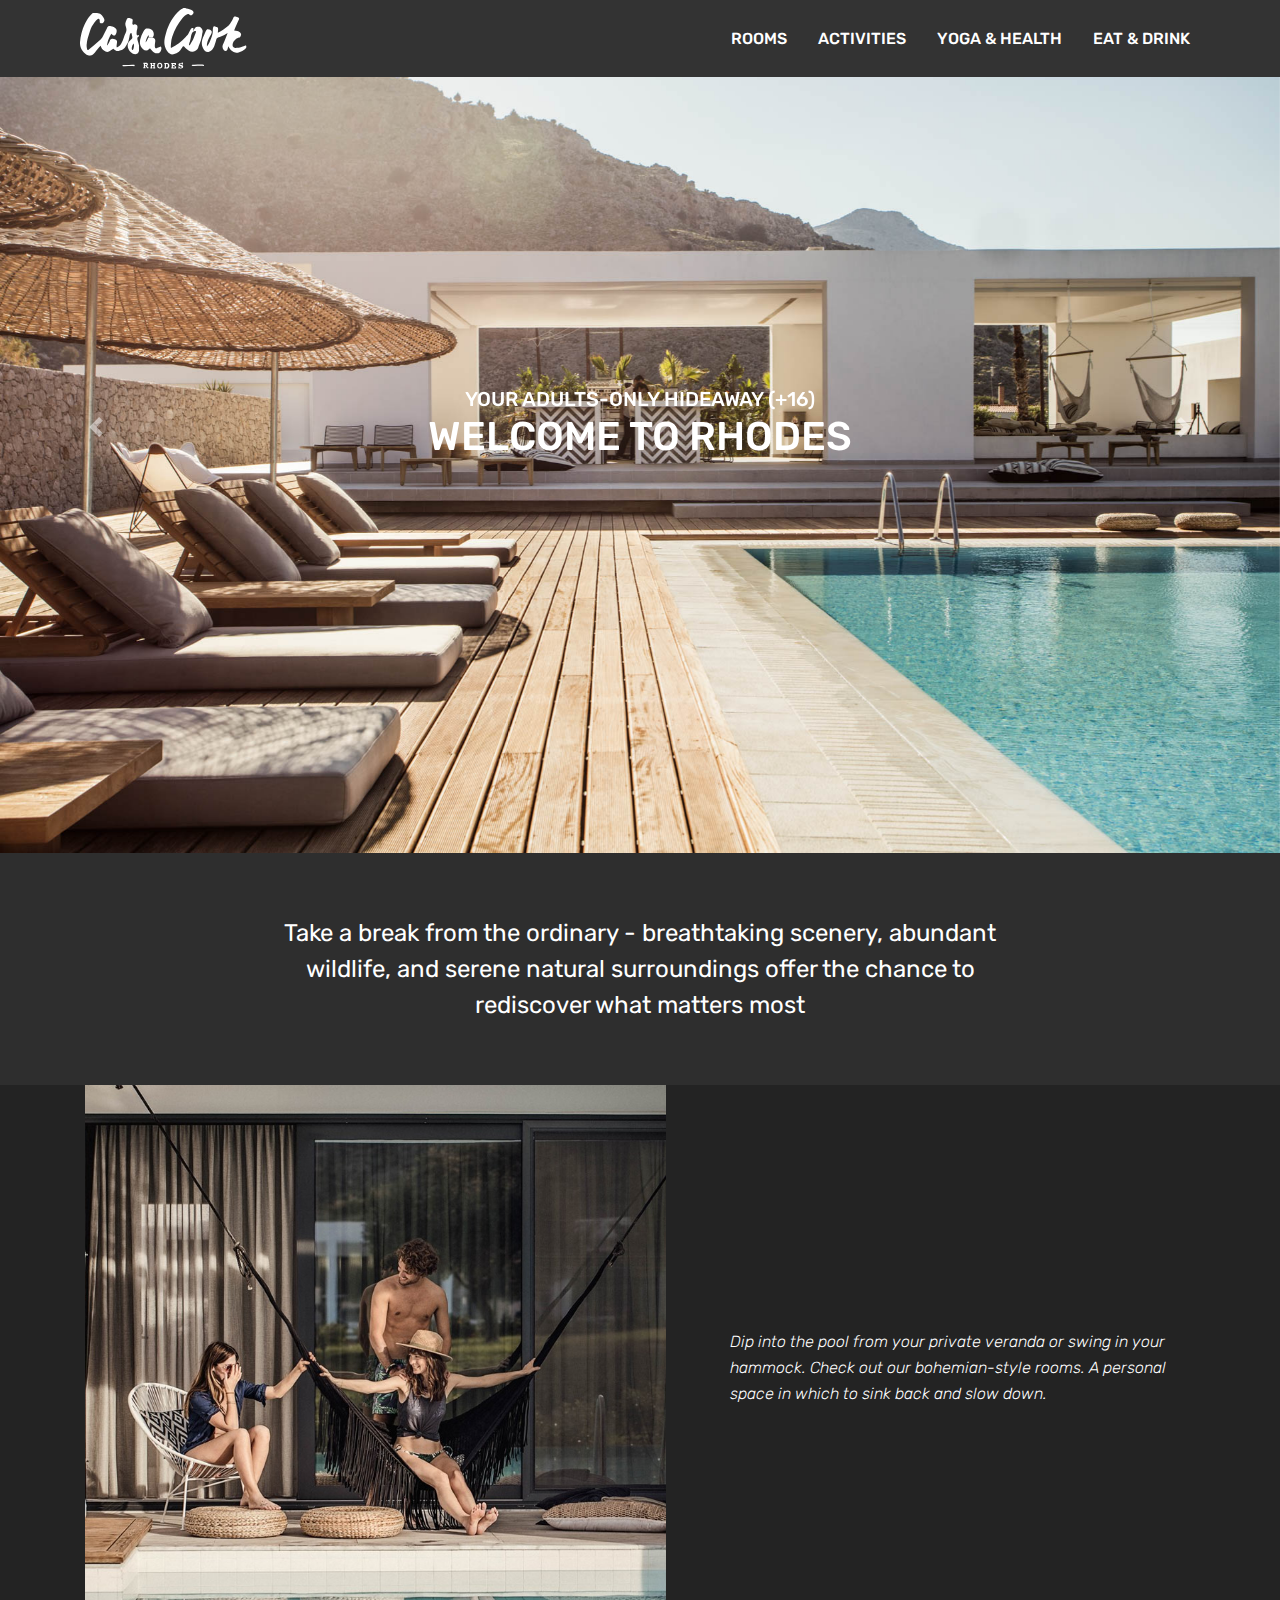
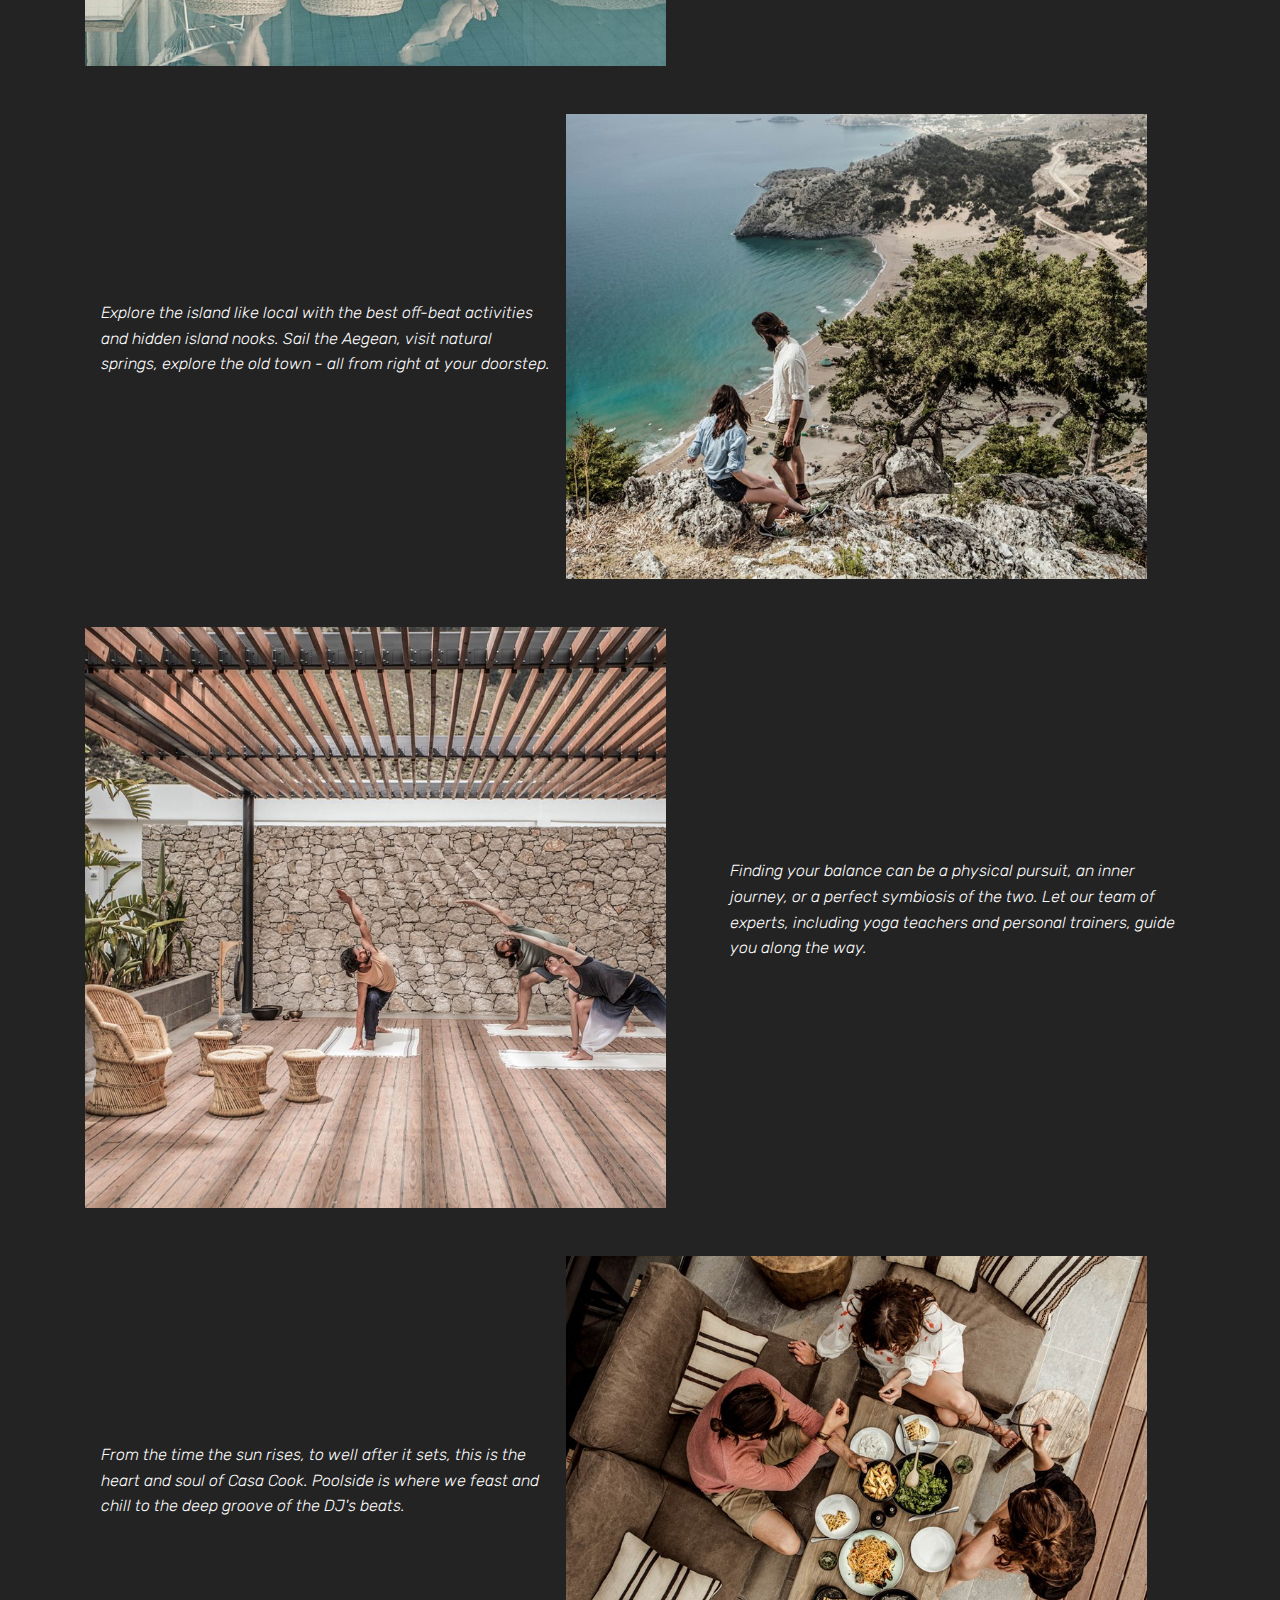
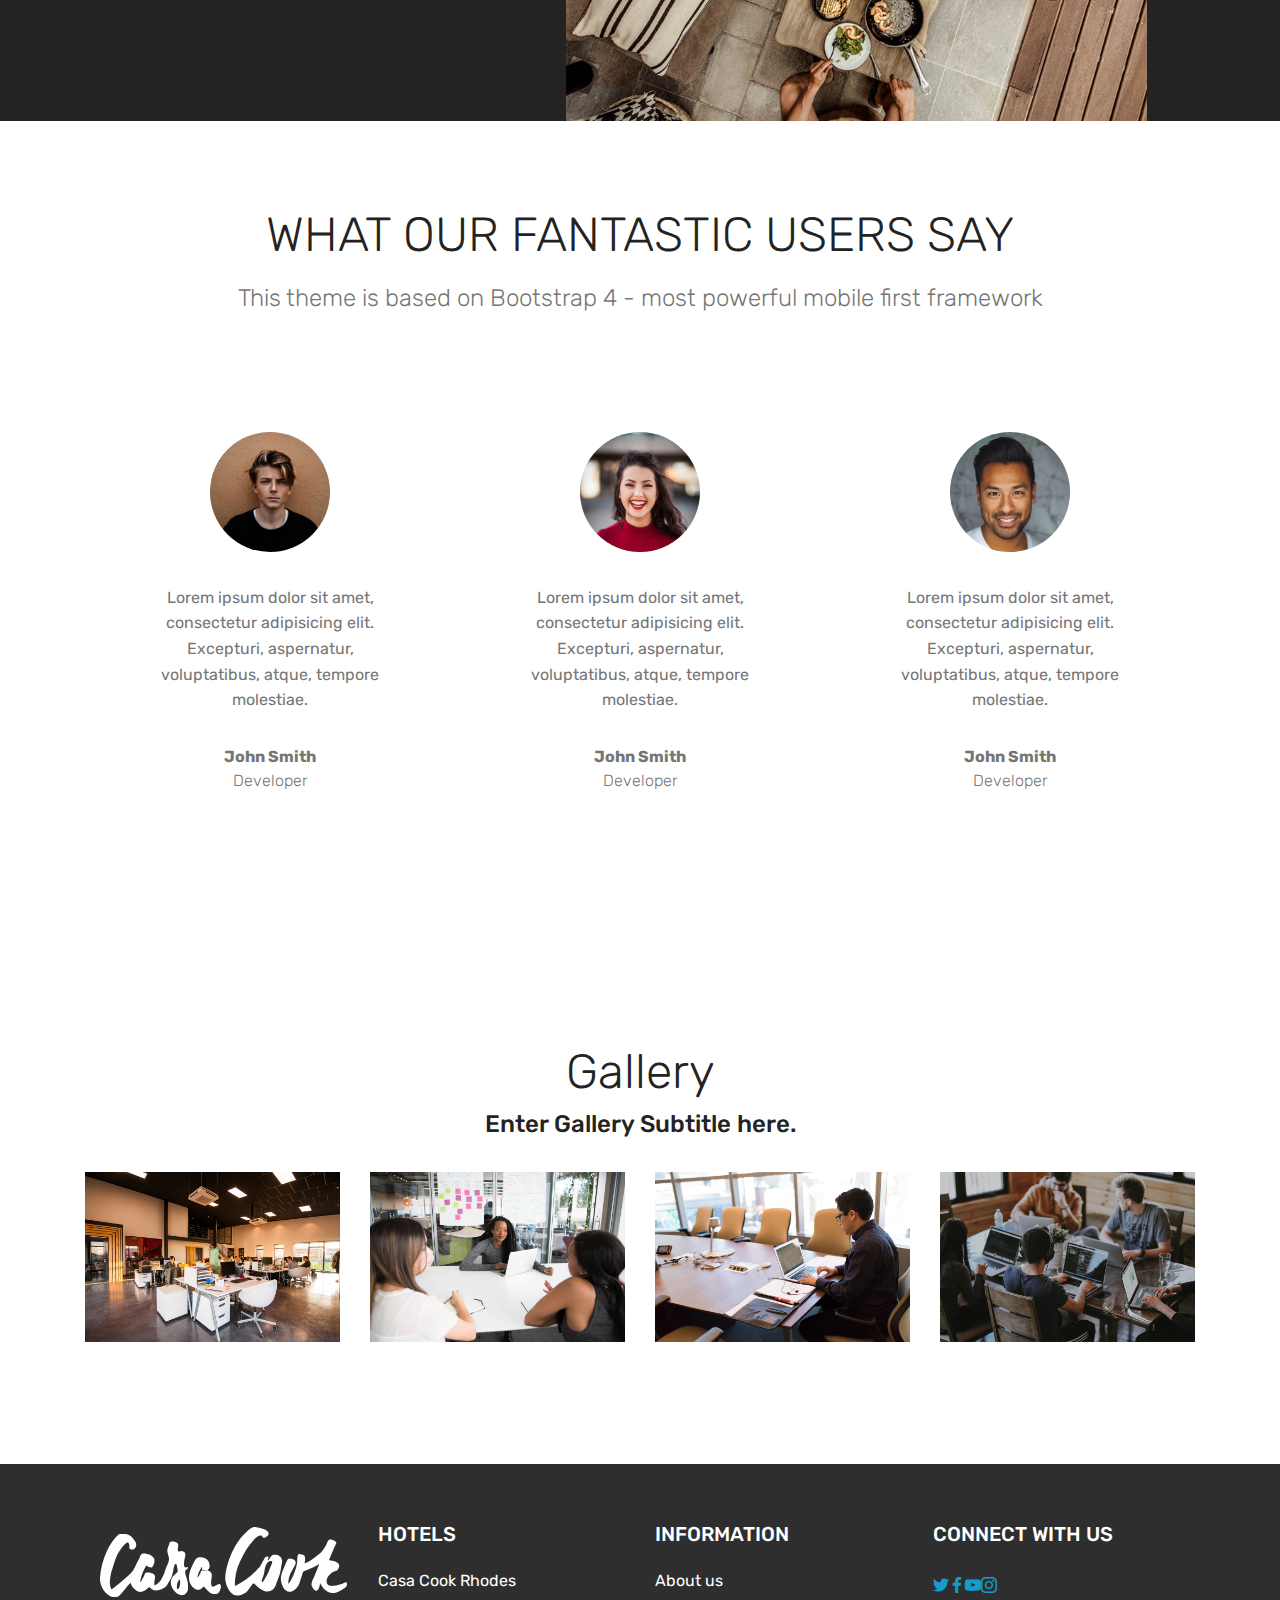
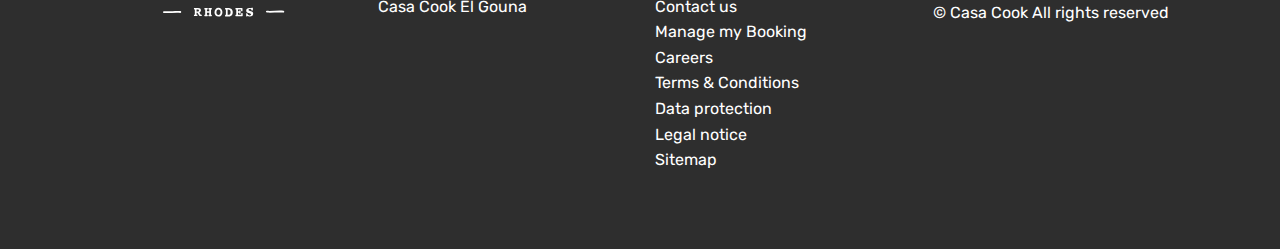
==== 2020-03-14-customized/index.html @ 68ecbef7 "2020-03-14" ====
<!DOCTYPE html>
<html  >
<head>
  <!-- Site made with Mobirise Website Builder v4.12.2, https://mobirise.com -->
  <meta charset="UTF-8">
  <meta http-equiv="X-UA-Compatible" content="IE=edge">
  <meta name="generator" content="Mobirise v4.12.2, mobirise.com">
  <meta name="viewport" content="width=device-width, initial-scale=1, minimum-scale=1">
  <link rel="shortcut icon" href="assets/images/logo2.png" type="image/x-icon">
  <meta name="description" content="">
  
  <title>Home</title>
  <link rel="stylesheet" href="assets/web/assets/mobirise-icons/mobirise-icons.css">
  <link rel="stylesheet" href="assets/bootstrap/css/bootstrap.min.css">
  <link rel="stylesheet" href="assets/bootstrap/css/bootstrap-grid.min.css">
  <link rel="stylesheet" href="assets/bootstrap/css/bootstrap-reboot.min.css">
  <link rel="stylesheet" href="assets/socicon/css/styles.css">
  <link rel="stylesheet" href="assets/dropdown/css/style.css">
  <link rel="stylesheet" href="assets/tether/tether.min.css">
  <link rel="stylesheet" href="assets/theme/css/style.css">
  <link rel="preload" as="style" href="assets/mobirise/css/mbr-additional.css"><link rel="stylesheet" href="assets/mobirise/css/mbr-additional.css" type="text/css">
  
  
  
</head>
<body>
  <section class="menu cid-qTkzRZLJNu" once="menu" id="menu1-0">

    

    <nav class="navbar navbar-expand beta-menu navbar-dropdown align-items-center navbar-fixed-top navbar-toggleable-sm">
        <button class="navbar-toggler navbar-toggler-right" type="button" data-toggle="collapse" data-target="#navbarSupportedContent" aria-controls="navbarSupportedContent" aria-expanded="false" aria-label="Toggle navigation">
            <div class="hamburger">
                <span></span>
                <span></span>
                <span></span>
                <span></span>
            </div>
        </button>
        <!-- logo -->
        <div class="menu-logo">
            <div class="navbar-brand">
                <span class="navbar-logo">
                    <a href="#">
                         <img class="white_logo" src="assets/images/casacookrhodes-logo.svg" alt="" style="height: 3.8rem;">
                    </a>
                </span>
                <!-- <span class="navbar-caption-wrap">
                    <a class="navbar-caption text-white display-4" href="https://mobirise.com">
                        casacookrhodes
                    </a> -->
                </span>
            </div>
        </div>
        <div class="collapse navbar-collapse" id="navbarSupportedContent">
            <ul class="navbar-nav nav-dropdown" data-app-modern-menu="true">
                <li class="nav-item">
                    <a class="nav-link link text-white display-4" href="">
                        <span class=" mbr-iconfont mbr-iconfont-btn"></span>
                        ROOMS
                    </a>
                </li>
                <li class="nav-item">
                    <a class="nav-link link text-white display-4" href="">
                        <span class=" mbr-iconfont mbr-iconfont-btn"></span>
                        ACTIVITIES
                    </a>
                </li>
                <li class="nav-item">
                    <a class="nav-link link text-white display-4" href="">
                        <span class=" mbr-iconfont mbr-iconfont-btn"></span>
                        YOGA & HEALTH 
                    </a>
                </li>
                <li class="nav-item">
                    <a class="nav-link link text-white display-4" href="">
                        <span class=" mbr-iconfont mbr-iconfont-btn"></span>
                        EAT & DRINK
                    </a>
                </li>
            </ul>
            
        </div>
    </nav>
</section>

<!-- 放輪播 -->
<div id="carouselExampleControls" class="carousel slide carousel_center" data-ride="carousel">
    
    <div class="indexxxx white_logo">
        <span class="h5">YOUR ADULTS-ONLY HIDEAWAY (+16)</span>
        
        <h1>WELCOME TO RHODES</h1>
    </div>

    <div class="carousel-inner">
        
      <div class="carousel-item active">
        <img src="./assets/images/casa-cook-rhodes-greece-pool.jpg" class="d-block w-100" alt="...">
      </div>
      <div class="carousel-item">
        <img src="./assets/images/casa-cook-rhodes-greece-restaurant-3.jpg" class="d-block w-100" alt="...">
      </div>
      <div class="carousel-item">
        <img src="./assets/images/casa-cook-hotels-room.jpg" class="d-block w-100" alt="...">
      </div>
    </div>
    <a class="carousel-control-prev" href="#carouselExampleControls" role="button" data-slide="prev">
      <span class="carousel-control-prev-icon" aria-hidden="true"></span>
      <span class="sr-only">Previous</span>
    </a>
    <a class="carousel-control-next" href="#carouselExampleControls" role="button" data-slide="next">
      <span class="carousel-control-next-icon" aria-hidden="true"></span>
      <span class="sr-only">Next</span>
    </a>
</div>

<section class="mbr-section article content10 cid-rTcrGhoTUk" id="content10-u">
    
     

    <div class="container">
        <div class="inner-container" style="width: 66%;">
            <!-- <hr class="line" style="width: 25%;"> -->
            <div class="section-text align-center mbr-white mbr-fonts-style display-5">
                Take a break from the ordinary - breathtaking scenery, abundant wildlife, and serene natural surroundings offer the chance to rediscover what matters most
            </div>
            <!-- <hr class="line" style="width: 25%;"> -->
        </div>
    </div>
</section>

<section class="testimonials2 cid-rTcrSm5T9N" id="testimonials2-w">

    
    <!-- 第一張圖 -->
    

    <div class="container">
        <div class="media-container-row">
            <div class="mbr-figure pr-lg-5" style="width: 130%;">
                
              <img src="assets/images/casa-cook-rhodes-greece.jpg">
            </div>
            <div class="media-content px-3 align-self-center mbr-white py-2">
                    <p class="mbr-text testimonial-text mbr-fonts-style display-7">
                        Dip into the pool from your private veranda or swing in your hammock. Check out our bohemian-style rooms. A personal space in which to sink back and slow down.
                    </p>
                    
            </div>
        </div>
    </div>
    <br>
    <br>
    <div class="container">
        <div class="media-container-row">
            
            <div class="media-content px-3 align-self-center mbr-white py-2 order2">
                    <p class="mbr-text testimonial-text mbr-fonts-style display-7">
                        Explore the island like local with the best off-beat activities and hidden island nooks. Sail the Aegean, visit natural springs, explore the old town - all from right at your doorstep.
                    </p>
                    <!-- <p class="mbr-author-name pt-4 mb-2 mbr-fonts-style display-7">
                       David F.
                    </p>
                    <p class="mbr-author-desc mbr-fonts-style display-7">
                       DEVELOPER
                    </p> -->
            </div>
            <div class="mbr-figure pr-lg-5 order1" style="width: 130%;">
              <img src="assets/images/casa-cook-rhodos-greece-tsambika-mountain.jpg">
            </div>
        </div>
    </div>
    <br>
    <br>
    <div class="container">
        <div class="media-container-row">
            <div class="mbr-figure pr-lg-5" style="width: 130%;">
                <img src="assets/images/casa-cook-rhodes-greece-yoga.jpg">
            </div>
            <div class="media-content px-3 align-self-center mbr-white py-2">
                    <p class="mbr-text testimonial-text mbr-fonts-style display-7">
                        Finding your balance can be a physical pursuit, an inner journey, or a perfect symbiosis of the two. Let our team of experts, including yoga teachers and personal trainers, guide you along the way.
                    </p>
                    <!-- <p class="mbr-author-name pt-4 mb-2 mbr-fonts-style display-7">
                       David F.
                    </p>
                    <p class="mbr-author-desc mbr-fonts-style display-7">
                       DEVELOPER
                    </p> -->
            </div>
            
        </div>
    </div>
    <br>
    <br>
    <div class="container">
        <div class="media-container-row" >
            
            <div class="media-content px-3 align-self-center mbr-white py-2 order2">
                    <p class="mbr-text testimonial-text mbr-fonts-style display-7">
                        From the time the sun rises, to well after it sets, this is the heart and soul of Casa Cook. Poolside is where we feast and chill to the deep groove of the DJ's beats.
                    </p>
                    <!-- <p class="mbr-author-name pt-4 mb-2 mbr-fonts-style display-7">
                       David F.
                    </p>
                    <p class="mbr-author-desc mbr-fonts-style display-7">
                       DEVELOPER
                    </p> -->
            </div>
            <div class="mbr-figure pr-lg-5 order1" style="width: 130%;">
              <img src="assets/images/casa-cook-rhodes-greece-restaurant.jpg">
            </div>
        </div>
    </div>
</section>

<section class="testimonials1 cid-rTcfIWpJfC" id="testimonials1-n">

    

    
    <div class="container">
        <div class="media-container-row">
            <div class="title col-12 align-center">
                <h2 class="pb-3 mbr-fonts-style display-2">
                    WHAT OUR FANTASTIC USERS SAY
                </h2>
                <h3 class="mbr-section-subtitle mbr-light pb-3 mbr-fonts-style display-5">
                    This theme is based on Bootstrap 4 - most powerful mobile first framework
                </h3>
            </div>
        </div>
    </div>

    <div class="container pt-3 mt-2">
        <div class="media-container-row">
            <div class="mbr-testimonial p-3 align-center col-12 col-md-6 col-lg-4">
                <div class="panel-item p-3">
                    <div class="card-block">
                        <div class="testimonial-photo">
                            <img src="assets/images/face1.jpg">
                        </div>
                        <p class="mbr-text mbr-fonts-style display-7">
                           Lorem ipsum dolor sit amet, consectetur adipisicing elit. Excepturi, aspernatur, voluptatibus, atque, tempore molestiae.
                        </p>
                    </div>
                    <div class="card-footer">
                        <div class="mbr-author-name mbr-bold mbr-fonts-style display-7">
                             John Smith
                        </div>
                        <small class="mbr-author-desc mbr-italic mbr-light mbr-fonts-style display-7">
                               Developer
                        </small>
                    </div>
                </div>
            </div>

            <div class="mbr-testimonial p-3 align-center col-12 col-md-6 col-lg-4">
                <div class="panel-item p-3">
                    <div class="card-block">
                        <div class="testimonial-photo">
                            <img src="assets/images/face2.jpg">
                        </div>
                        <p class="mbr-text mbr-fonts-style display-7">
                           Lorem ipsum dolor sit amet, consectetur adipisicing elit. Excepturi, aspernatur, voluptatibus, atque, tempore molestiae.
                        </p>
                    </div>
                    <div class="card-footer">
                        <div class="mbr-author-name mbr-bold mbr-fonts-style display-7">
                             John Smith
                        </div>
                        <small class="mbr-author-desc mbr-italic mbr-light mbr-fonts-style display-7">
                               Developer
                        </small>
                    </div>
                </div>
            </div>

            <div class="mbr-testimonial p-3 align-center col-12 col-md-6 col-lg-4">
                <div class="panel-item p-3">
                    <div class="card-block">
                        <div class="testimonial-photo">
                            <img src="assets/images/face3.jpg">
                        </div>
                        <p class="mbr-text mbr-fonts-style display-7">
                           Lorem ipsum dolor sit amet, consectetur adipisicing elit. Excepturi, aspernatur, voluptatibus, atque, tempore molestiae.
                        </p>
                    </div>
                    <div class="card-footer">
                        <div class="mbr-author-name mbr-bold mbr-fonts-style display-7">
                             John Smith
                        </div>
                        <small class="mbr-author-desc mbr-italic mbr-light mbr-fonts-style display-7">
                               Developer
                        </small>
                    </div>
                </div>
            </div>

            

            

            
        </div>
    </div>   
</section>

<section class="mbr-gallery gallery5 cid-rTcfmcs1QK" id="gallery5-l">

    

    

    <div class="container">
        <h3 class="mbr-section-title align-center mbr-fonts-style display-2">
            Gallery
        </h3>
        <h4 class="mbr-section-subtitle align-center pb-4 mbr-fonts-style display-5">
            Enter Gallery Subtitle here.
        </h4>
        <div class="row mbr-gallery" data-toggle="modal" data-target="#rTcxMlyBxg">
            <div class="col-sm-6 col-md-4 col-lg-3 item gallery-image">
                <div class="item-wrapper">
                    <img class="w-100" src="assets/images/background1.jpg" alt="" data-slide-to="0" data-target="#rTcxMlyVGm">
                </div>
            </div>
            <div class="col-sm-6 col-md-4 col-lg-3 item gallery-image">
                <div class="item-wrapper">
                    <img class="w-100" src="assets/images/background2.jpg" alt="" data-slide-to="1" data-target="#rTcxMlyVGm">
                </div>
            </div>
            <div class="col-sm-6 col-md-4 col-lg-3 item gallery-image">
                <div class="item-wrapper">
                    <img class="w-100" src="assets/images/background3.jpg" alt="" data-slide-to="2" data-target="#rTcxMlyVGm">
                </div>
            </div>
            <div class="col-sm-6 col-md-4 col-lg-3 item gallery-image">
                <div class="item-wrapper">
                    <img class="w-100" src="assets/images/background4.jpg" alt="" data-slide-to="3" data-target="#rTcxMlyVGm">
                </div>
            </div>
        </div>

        <div class="modal mbr-slider fade" tabindex="-1" role="dialog" aria-hidden="true" id="rTcxMlyBxg">
            <div class="modal-dialog" role="document">
                <div class="modal-content">
                    <div class="modal-body">
                        <div class="carousel slide" data-ride="carousel" id="rTcxMlyVGm">
                            <div class="carousel-inner">
                                <div class="carousel-item active">
                                    <img class="d-block w-100" src="assets/images/background10.jpg" alt="">
                                </div>
                                <div class="carousel-item">
                                    <img class="d-block w-100" src="assets/images/background21.jpg" alt="">
                                </div>
                                <div class="carousel-item">
                                    <img class="d-block w-100" src="assets/images/background32.jpg" alt="">
                                </div>
                                <div class="carousel-item">
                                    <img class="d-block w-100" src="assets/images/background43.jpg" alt="">
                                </div>
                            </div>
                            <ol class="carousel-indicators">
                                <li data-slide-to="0" class="active" data-target="#rTcxMlyVGm"></li>
                                <li data-slide-to="1" data-target="#rTcxMlyVGm"></li>
                                <li data-slide-to="2" data-target="#rTcxMlyVGm"></li>
                                <li data-slide-to="3" data-target="#rTcxMlyVGm"></li>
                            </ol>
                            <a role="button" href="" class="close" data-dismiss="modal" aria-label="Close">
                            </a>
                            <a class="carousel-control-prev carousel-control" role="button" data-slide="prev" href="#rTcxMlyVGm">
                                <span class="mbri-left mbr-iconfont" aria-hidden="true"></span>
                                <span class="sr-only">Previous</span>
                            </a>
                            <a class="carousel-control-next carousel-control" role="button" data-slide="next" href="#rTcxMlyVGm">
                                <span class="mbri-right mbr-iconfont" aria-hidden="true"></span>
                                <span class="sr-only">Next</span>
                            </a>
                        </div>
                    </div>
                </div>
            </div>
        </div>
    </div>
</section>

<section class="cid-rTcxBg60rT" id="footer1-z">

    

    

    <div class="container">
        <div class="media-container-row content text-white">
            <div class="col-12 col-md-3">
                <div class="media-wrap">
                    <a href="">
                        <img class="white_logo" src="assets/images/casacookrhodes-logo.svg" alt="" width="100%">
                    </a>
                </div>
            </div>
            <div class="col-12 col-md-3 mbr-fonts-style display-7">
                <h5 class="pb-3">
                    HOTELS
                </h5>
                <p class="mbr-text">
                    Casa Cook Rhodes
                    <br>Casa Cook El Gouna
                </p>
            </div>
            <div class="col-12 col-md-3 mbr-fonts-style display-7">
                <h5 class="pb-3">
                    INFORMATION
                </h5>
                <p class="mbr-text">
                    About us
                    <br>Contact us
                    <br>Manage my Booking
                    <br>Careers
                    <br>Terms & Conditions
                    <br>Data protection
                    <br>Legal notice
                    <br>Sitemap
                </p>
            </div>
            <div class="col-12 col-md-3 mbr-fonts-style display-7 ">
                <h5 class="pb-3">
                    CONNECT WITH US
                </h5>
                <p class="mbr-text">
                    <div class="social-list" style="display: flex;">
                        <div class="soc-item" >
                            <a href="＃" target="_blank">
                                <span class="socicon-twitter socicon mbr-iconfont mbr-iconfont-social"></span>
                            </a>
                        </div>
                        <div class="soc-item">
                            <a href="" target="_blank">
                                <span class="socicon-facebook socicon mbr-iconfont mbr-iconfont-social"></span>
                            </a>
                        </div>
                        <div class="soc-item">
                            <a href="" target="_blank">
                                <span class="socicon-youtube socicon mbr-iconfont mbr-iconfont-social"></span>
                            </a>
                        </div>
                        <div class="soc-item">
                            <a href="" target="_blank">
                                <span class="socicon-instagram socicon mbr-iconfont mbr-iconfont-social"></span>
                            </a>
                        </div>
                        <br>
                        
                    </div>
                    <p class="mbr-text mbr-fonts-style display-7">
                        © Casa Cook  All rights reserved
                    </p>
                </p>
            </div>
        </div>
        
</section>


  <script src="assets/web/assets/jquery/jquery.min.js"></script>
  <script src="assets/popper/popper.min.js"></script>
  <script src="assets/bootstrap/js/bootstrap.min.js"></script>
  <script src="assets/smoothscroll/smooth-scroll.js"></script>
  <script src="assets/playervimeo/vimeo_player.js"></script>
  <script src="assets/parallax/jarallax.min.js"></script>
  <script src="assets/dropdown/js/nav-dropdown.js"></script>
  <script src="assets/dropdown/js/navbar-dropdown.js"></script>
  <script src="assets/touchswipe/jquery.touch-swipe.min.js"></script>
  <script src="assets/tether/tether.min.js"></script>
  <script src="assets/theme/js/script.js"></script>
  <script src="assets/formoid/formoid.min.js"></script>
  
  
</body>
</html>
---- 2020-03-14-customized/assets/web/assets/mobirise-icons/mobirise-icons.css ----
@font-face {
  font-family: 'MobiriseIcons';
  src:  url('mobirise-icons.eot?spat4u');
  src:  url('mobirise-icons.eot?spat4u#iefix') format('embedded-opentype'),
    url('mobirise-icons.ttf?spat4u') format('truetype'),
    url('mobirise-icons.woff?spat4u') format('woff'),
    url('mobirise-icons.svg?spat4u#MobiriseIcons') format('svg');
  font-weight: normal;
  font-style: normal;
  font-display: swap;
}

[class^="mbri-"], [class*=" mbri-"] {
  /* use !important to prevent issues with browser extensions that change fonts */
  font-family: MobiriseIcons !important;
  speak: none;
  font-style: normal;
  font-weight: normal;
  font-variant: normal;
  text-transform: none;
  line-height: 1;

  /* Better Font Rendering =========== */
  -webkit-font-smoothing: antialiased;
  -moz-osx-font-smoothing: grayscale;
}

.mbri-add-submenu:before {
  content: "\e900";
}
.mbri-alert:before {
  content: "\e901";
}
.mbri-align-center:before {
  content: "\e902";
}
.mbri-align-justify:before {
  content: "\e903";
}
.mbri-align-left:before {
  content: "\e904";
}
.mbri-align-right:before {
  content: "\e905";
}
.mbri-android:before {
  content: "\e906";
}
.mbri-apple:before {
  content: "\e907";
}
.mbri-arrow-down:before {
  content: "\e908";
}
.mbri-arrow-next:before {
  content: "\e909";
}
.mbri-arrow-prev:before {
  content: "\e90a";
}
.mbri-arrow-up:before {
  content: "\e90b";
}
.mbri-bold:before {
  content: "\e90c";
}
.mbri-bookmark:before {
  content: "\e90d";
}
.mbri-bootstrap:before {
  content: "\e90e";
}
.mbri-briefcase:before {
  content: "\e90f";
}
.mbri-browse:before {
  content: "\e910";
}
.mbri-bulleted-list:before {
  content: "\e911";
}
.mbri-calendar:before {
  content: "\e912";
}
.mbri-camera:before {
  content: "\e913";
}
.mbri-cart-add:before {
  content: "\e914";
}
.mbri-cart-full:before {
  content: "\e915";
}
.mbri-cash:before {
  content: "\e916";
}
.mbri-change-style:before {
  content: "\e917";
}
.mbri-chat:before {
  content: "\e918";
}
.mbri-clock:before {
  content: "\e919";
}
.mbri-close:before {
  content: "\e91a";
}
.mbri-cloud:before {
  content: "\e91b";
}
.mbri-code:before {
  content: "\e91c";
}
.mbri-contact-form:before {
  content: "\e91d";
}
.mbri-credit-card:before {
  content: "\e91e";
}
.mbri-cursor-click:before {
  content: "\e91f";
}
.mbri-cust-feedback:before {
  content: "\e920";
}
.mbri-database:before {
  content: "\e921";
}
.mbri-delivery:before {
  content: "\e922";
}
.mbri-desktop:before {
  content: "\e923";
}
.mbri-devices:before {
  content: "\e924";
}
.mbri-down:before {
  content: "\e925";
}
.mbri-download:before {
  content: "\e989";
}
.mbri-drag-n-drop:before {
  content: "\e927";
}
.mbri-drag-n-drop2:before {
  content: "\e928";
}
.mbri-edit:before {
  content: "\e929";
}
.mbri-edit2:before {
  content: "\e92a";
}
.mbri-error:before {
  content: "\e92b";
}
.mbri-extension:before {
  content: "\e92c";
}
.mbri-features:before {
  content: "\e92d";
}
.mbri-file:before {
  content: "\e92e";
}
.mbri-flag:before {
  content: "\e92f";
}
.mbri-folder:before {
  content: "\e930";
}
.mbri-gift:before {
  content: "\e931";
}
.mbri-github:before {
  content: "\e932";
}
.mbri-globe:before {
  content: "\e933";
}
.mbri-globe-2:before {
  content: "\e934";
}
.mbri-growing-chart:before {
  content: "\e935";
}
.mbri-hearth:before {
  content: "\e936";
}
.mbri-help:before {
  content: "\e937";
}
.mbri-home:before {
  content: "\e938";
}
.mbri-hot-cup:before {
  content: "\e939";
}
.mbri-idea:before {
  content: "\e93a";
}
.mbri-image-gallery:before {
  content: "\e93b";
}
.mbri-image-slider:before {
  content: "\e93c";
}
.mbri-info:before {
  content: "\e93d";
}
.mbri-italic:before {
  content: "\e93e";
}
.mbri-key:before {
  content: "\e93f";
}
.mbri-laptop:before {
  content: "\e940";
}
.mbri-layers:before {
  content: "\e941";
}
.mbri-left-right:before {
  content: "\e942";
}
.mbri-left:before {
  content: "\e943";
}
.mbri-letter:before {
  content: "\e944";
}
.mbri-like:before {
  content: "\e945";
}
.mbri-link:before {
  content: "\e946";
}
.mbri-lock:before {
  content: "\e947";
}
.mbri-login:before {
  content: "\e948";
}
.mbri-logout:before {
  content: "\e949";
}
.mbri-magic-stick:before {
  content: "\e94a";
}
.mbri-map-pin:before {
  content: "\e94b";
}
.mbri-menu:before {
  content: "\e94c";
}
.mbri-mobile:before {
  content: "\e94d";
}
.mbri-mobile2:before {
  content: "\e94e";
}
.mbri-mobirise:before {
  content: "\e94f";
}
.mbri-more-horizontal:before {
  content: "\e950";
}
.mbri-more-vertical:before {
  content: "\e951";
}
.mbri-music:before {
  content: "\e952";
}
.mbri-new-file:before {
  content: "\e953";
}
.mbri-numbered-list:before {
  content: "\e954";
}
.mbri-opened-folder:before {
  content: "\e955";
}
.mbri-pages:before {
  content: "\e956";
}
.mbri-paper-plane:before {
  content: "\e957";
}
.mbri-paperclip:before {
  content: "\e958";
}
.mbri-photo:before {
  content: "\e959";
}
.mbri-photos:before {
  content: "\e95a";
}
.mbri-pin:before {
  content: "\e95b";
}
.mbri-play:before {
  content: "\e95c";
}
.mbri-plus:before {
  content: "\e95d";
}
.mbri-preview:before {
  content: "\e95e";
}
.mbri-print:before {
  content: "\e95f";
}
.mbri-protect:before {
  content: "\e960";
}
.mbri-question:before {
  content: "\e961";
}
.mbri-quote-left:before {
  content: "\e962";
}
.mbri-quote-right:before {
  content: "\e963";
}
.mbri-refresh:before {
  content: "\e964";
}
.mbri-responsive:before {
  content: "\e965";
}
.mbri-right:before {
  content: "\e966";
}
.mbri-rocket:before {
  content: "\e967";
}
.mbri-sad-face:before {
  content: "\e968";
}
.mbri-sale:before {
  content: "\e969";
}
.mbri-save:before {
  content: "\e96a";
}
.mbri-search:before {
  content: "\e96b";
}
.mbri-setting:before {
  content: "\e96c";
}
.mbri-setting2:before {
  content: "\e96d";
}
.mbri-setting3:before {
  content: "\e96e";
}
.mbri-share:before {
  content: "\e96f";
}
.mbri-shopping-bag:before {
  content: "\e970";
}
.mbri-shopping-basket:before {
  content: "\e971";
}
.mbri-shopping-cart:before {
  content: "\e972";
}
.mbri-sites:before {
  content: "\e973";
}
.mbri-smile-face:before {
  content: "\e974";
}
.mbri-speed:before {
  content: "\e975";
}
.mbri-star:before {
  content: "\e976";
}
.mbri-success:before {
  content: "\e977";
}
.mbri-sun:before {
  content: "\e978";
}
.mbri-sun2:before {
  content: "\e979";
}
.mbri-tablet:before {
  content: "\e97a";
}
.mbri-tablet-vertical:before {
  content: "\e97b";
}
.mbri-target:before {
  content: "\e97c";
}
.mbri-timer:before {
  content: "\e97d";
}
.mbri-to-ftp:before {
  content: "\e97e";
}
.mbri-to-local-drive:before {
  content: "\e97f";
}
.mbri-touch-swipe:before {
  content: "\e980";
}
.mbri-touch:before {
  content: "\e981";
}
.mbri-trash:before {
  content: "\e982";
}
.mbri-underline:before {
  content: "\e983";
}
.mbri-unlink:before {
  content: "\e984";
}
.mbri-unlock:before {
  content: "\e985";
}
.mbri-up-down:before {
  content: "\e986";
}
.mbri-up:before {
  content: "\e987";
}
.mbri-update:before {
  content: "\e988";
}
.mbri-upload:before {
 content: "\e926"; 
}
.mbri-user:before {
  content: "\e98a";
}
.mbri-user2:before {
  content: "\e98b";
}
.mbri-users:before {
  content: "\e98c";
}
.mbri-video:before {
  content: "\e98d";
}
.mbri-video-play:before {
  content: "\e98e";
}
.mbri-watch:before {
  content: "\e98f";
}
.mbri-website-theme:before {
  content: "\e990";
}
.mbri-wifi:before {
  content: "\e991";
}
.mbri-windows:before {
  content: "\e992";
}
.mbri-zoom-out:before {
  content: "\e993";
}
.mbri-redo:before {
  content: "\e994";
}
.mbri-undo:before {
  content: "\e995";
}
---- 2020-03-14-customized/assets/socicon/css/styles.css ----
@charset "UTF-8";

@font-face {
  font-family: "socicon";
  src:url("../fonts/socicon.eot");
  src:url("../fonts/socicon.eot?#iefix") format("embedded-opentype"),
    url("../fonts/socicon.woff") format("woff"),
    url("../fonts/socicon.ttf") format("truetype"),
    url("../fonts/socicon.svg#socicon") format("svg");
  font-weight: normal;
  font-style: normal;
  font-display:swap;
}

[data-icon]:before {
  font-family: "socicon" !important;
  content: attr(data-icon);
  font-style: normal !important;
  font-weight: normal !important;
  font-variant: normal !important;
  text-transform: none !important;
  speak: none;
  line-height: 1;
  -webkit-font-smoothing: antialiased;
  -moz-osx-font-smoothing: grayscale;
}

[class^="socicon-"]:before,
[class*=" socicon-"]:before {
  font-family: "socicon" !important;
  font-style: normal !important;
  font-weight: normal !important;
  font-variant: normal !important;
  text-transform: none !important;
  speak: none;
  line-height: 1;
  -webkit-font-smoothing: antialiased;
  -moz-osx-font-smoothing: grayscale;
}

.socicon-modelmayhem:before {
  content: "\e000";
}
.socicon-mixcloud:before {
  content: "\e001";
}
.socicon-drupal:before {
  content: "\e002";
}
.socicon-swarm:before {
  content: "\e003";
}
.socicon-istock:before {
  content: "\e004";
}
.socicon-yammer:before {
  content: "\e005";
}
.socicon-ello:before {
  content: "\e006";
}
.socicon-stackoverflow:before {
  content: "\e007";
}
.socicon-persona:before {
  content: "\e008";
}
.socicon-triplej:before {
  content: "\e009";
}
.socicon-houzz:before {
  content: "\e00a";
}
.socicon-rss:before {
  content: "\e00b";
}
.socicon-paypal:before {
  content: "\e00c";
}
.socicon-odnoklassniki:before {
  content: "\e00d";
}
.socicon-airbnb:before {
  content: "\e00e";
}
.socicon-periscope:before {
  content: "\e00f";
}
.socicon-outlook:before {
  content: "\e010";
}
.socicon-coderwall:before {
  content: "\e011";
}
.socicon-tripadvisor:before {
  content: "\e012";
}
.socicon-appnet:before {
  content: "\e013";
}
.socicon-goodreads:before {
  content: "\e014";
}
.socicon-tripit:before {
  content: "\e015";
}
.socicon-lanyrd:before {
  content: "\e016";
}
.socicon-slideshare:before {
  content: "\e017";
}
.socicon-buffer:before {
  content: "\e018";
}
.socicon-disqus:before {
  content: "\e019";
}
.socicon-vkontakte:before {
  content: "\e01a";
}
.socicon-whatsapp:before {
  content: "\e01b";
}
.socicon-patreon:before {
  content: "\e01c";
}
.socicon-storehouse:before {
  content: "\e01d";
}
.socicon-pocket:before {
  content: "\e01e";
}
.socicon-mail:before {
  content: "\e01f";
}
.socicon-blogger:before {
  content: "\e020";
}
.socicon-technorati:before {
  content: "\e021";
}
.socicon-reddit:before {
  content: "\e022";
}
.socicon-dribbble:before {
  content: "\e023";
}
.socicon-stumbleupon:before {
  content: "\e024";
}
.socicon-digg:before {
  content: "\e025";
}
.socicon-envato:before {
  content: "\e026";
}
.socicon-behance:before {
  content: "\e027";
}
.socicon-delicious:before {
  content: "\e028";
}
.socicon-deviantart:before {
  content: "\e029";
}
.socicon-forrst:before {
  content: "\e02a";
}
.socicon-play:before {
  content: "\e02b";
}
.socicon-zerply:before {
  content: "\e02c";
}
.socicon-wikipedia:before {
  content: "\e02d";
}
.socicon-apple:before {
  content: "\e02e";
}
.socicon-flattr:before {
  content: "\e02f";
}
.socicon-github:before {
  content: "\e030";
}
.socicon-renren:before {
  content: "\e031";
}
.socicon-friendfeed:before {
  content: "\e032";
}
.socicon-newsvine:before {
  content: "\e033";
}
.socicon-identica:before {
  content: "\e034";
}
.socicon-bebo:before {
  content: "\e035";
}
.socicon-zynga:before {
  content: "\e036";
}
.socicon-steam:before {
  content: "\e037";
}
.socicon-xbox:before {
  content: "\e038";
}
.socicon-windows:before {
  content: "\e039";
}
.socicon-qq:before {
  content: "\e03a";
}
.socicon-douban:before {
  content: "\e03b";
}
.socicon-meetup:before {
  content: "\e03c";
}
.socicon-playstation:before {
  content: "\e03d";
}
.socicon-android:before {
  content: "\e03e";
}
.socicon-snapchat:before {
  content: "\e03f";
}
.socicon-twitter:before {
  content: "\e040";
}
.socicon-facebook:before {
  content: "\e041";
}
.socicon-googleplus:before {
  content: "\e042";
}
.socicon-pinterest:before {
  content: "\e043";
}
.socicon-foursquare:before {
  content: "\e044";
}
.socicon-yahoo:before {
  content: "\e045";
}
.socicon-skype:before {
  content: "\e046";
}
.socicon-yelp:before {
  content: "\e047";
}
.socicon-feedburner:before {
  content: "\e048";
}
.socicon-linkedin:before {
  content: "\e049";
}
.socicon-viadeo:before {
  content: "\e04a";
}
.socicon-xing:before {
  content: "\e04b";
}
.socicon-myspace:before {
  content: "\e04c";
}
.socicon-soundcloud:before {
  content: "\e04d";
}
.socicon-spotify:before {
  content: "\e04e";
}
.socicon-grooveshark:before {
  content: "\e04f";
}
.socicon-lastfm:before {
  content: "\e050";
}
.socicon-youtube:before {
  content: "\e051";
}
.socicon-vimeo:before {
  content: "\e052";
}
.socicon-dailymotion:before {
  content: "\e053";
}
.socicon-vine:before {
  content: "\e054";
}
.socicon-flickr:before {
  content: "\e055";
}
.socicon-500px:before {
  content: "\e056";
}
.socicon-wordpress:before {
  content: "\e058";
}
.socicon-tumblr:before {
  content: "\e059";
}
.socicon-twitch:before {
  content: "\e05a";
}
.socicon-8tracks:before {
  content: "\e05b";
}
.socicon-amazon:before {
  content: "\e05c";
}
.socicon-icq:before {
  content: "\e05d";
}
.socicon-smugmug:before {
  content: "\e05e";
}
.socicon-ravelry:before {
  content: "\e05f";
}
.socicon-weibo:before {
  content: "\e060";
}
.socicon-baidu:before {
  content: "\e061";
}
.socicon-angellist:before {
  content: "\e062";
}
.socicon-ebay:before {
  content: "\e063";
}
.socicon-imdb:before {
  content: "\e064";
}
.socicon-stayfriends:before {
  content: "\e065";
}
.socicon-residentadvisor:before {
  content: "\e066";
}
.socicon-google:before {
  content: "\e067";
}
.socicon-yandex:before {
  content: "\e068";
}
.socicon-sharethis:before {
  content: "\e069";
}
.socicon-bandcamp:before {
  content: "\e06a";
}
.socicon-itunes:before {
  content: "\e06b";
}
.socicon-deezer:before {
  content: "\e06c";
}
.socicon-telegram:before {
  content: "\e06e";
}
.socicon-openid:before {
  content: "\e06f";
}
.socicon-amplement:before {
  content: "\e070";
}
.socicon-viber:before {
  content: "\e071";
}
.socicon-zomato:before {
  content: "\e072";
}
.socicon-draugiem:before {
  content: "\e074";
}
.socicon-endomodo:before {
  content: "\e075";
}
.socicon-filmweb:before {
  content: "\e076";
}
.socicon-stackexchange:before {
  content: "\e077";
}
.socicon-wykop:before {
  content: "\e078";
}
.socicon-teamspeak:before {
  content: "\e079";
}
.socicon-teamviewer:before {
  content: "\e07a";
}
.socicon-ventrilo:before {
  content: "\e07b";
}
.socicon-younow:before {
  content: "\e07c";
}
.socicon-raidcall:before {
  content: "\e07d";
}
.socicon-mumble:before {
  content: "\e07e";
}
.socicon-medium:before {
  content: "\e06d";
}
.socicon-bebee:before {
  content: "\e07f";
}
.socicon-hitbox:before {
  content: "\e080";
}
.socicon-reverbnation:before {
  content: "\e081";
}
.socicon-formulr:before {
  content: "\e082";
}
.socicon-instagram:before {
  content: "\e057";
}
.socicon-battlenet:before {
  content: "\e083";
}
.socicon-chrome:before {
  content: "\e084";
}
.socicon-discord:before {
  content: "\e086";
}
.socicon-issuu:before {
  content: "\e087";
}
.socicon-macos:before {
  content: "\e088";
}
.socicon-firefox:before {
  content: "\e089";
}
.socicon-opera:before {
  content: "\e08d";
}
.socicon-keybase:before {
  content: "\e090";
}
.socicon-alliance:before {
  content: "\e091";
}
.socicon-livejournal:before {
  content: "\e092";
}
.socicon-googlephotos:before {
  content: "\e093";
}
.socicon-horde:before {
  content: "\e094";
}
.socicon-etsy:before {
  content: "\e095";
}
.socicon-zapier:before {
  content: "\e096";
}
.socicon-google-scholar:before {
  content: "\e097";
}
.socicon-researchgate:before {
  content: "\e098";
}
.socicon-wechat:before {
  content: "\e099";
}
.socicon-strava:before {
  content: "\e09a";
}
.socicon-line:before {
  content: "\e09b";
}
.socicon-lyft:before {
  content: "\e09c";
}
.socicon-uber:before {
  content: "\e09d";
}
.socicon-songkick:before {
  content: "\e09e";
}
.socicon-viewbug:before {
  content: "\e09f";
}
.socicon-googlegroups:before {
  content: "\e0a0";
}
.socicon-quora:before {
  content: "\e073";
}
.socicon-diablo:before {
  content: "\e085";
}
.socicon-blizzard:before {
  content: "\e0a1";
}
.socicon-hearthstone:before {
  content: "\e08b";
}
.socicon-heroes:before {
  content: "\e08a";
}
.socicon-overwatch:before {
  content: "\e08c";
}
.socicon-warcraft:before {
  content: "\e08e";
}
.socicon-starcraft:before {
  content: "\e08f";
}
.socicon-beam:before {
  content: "\e0a2";
}
.socicon-curse:before {
  content: "\e0a3";
}
.socicon-player:before {
  content: "\e0a4";
}
.socicon-streamjar:before {
  content: "\e0a5";
}
.socicon-nintendo:before {
  content: "\e0a6";
}
.socicon-hellocoton:before {
  content: "\e0a7";
}
---- 2020-03-14-customized/assets/dropdown/css/style.css ----
.navbar-dropdown {
  left: 0;
  padding: 0;
  position: absolute;
  right: 0;
  top: 0;
  transition: all 0.45s ease;
  z-index: 1030;
  background: #282828; }
  .navbar-dropdown .navbar-logo {
    margin-right: 0.8rem;
    transition: margin 0.3s ease-in-out;
    vertical-align: middle; }
    .navbar-dropdown .navbar-logo img {
      height: 3.125rem;
      transition: all 0.3s ease-in-out; }
    .navbar-dropdown .navbar-logo.mbr-iconfont {
      font-size: 3.125rem;
      line-height: 3.125rem; }
  .navbar-dropdown .navbar-caption {
    font-weight: 700;
    white-space: normal;
    vertical-align: -4px;
    line-height: 3.125rem !important; }
    .navbar-dropdown .navbar-caption, .navbar-dropdown .navbar-caption:hover {
      color: inherit;
      text-decoration: none; }
  .navbar-dropdown .mbr-iconfont + .navbar-caption {
    vertical-align: -1px; }
  .navbar-dropdown.navbar-fixed-top {
    position: fixed; }
  .navbar-dropdown .navbar-brand span {
    vertical-align: -4px; }
  .navbar-dropdown.bg-color.transparent {
    background: none; }
  .navbar-dropdown.navbar-short .navbar-brand {
    padding: 0.625rem 0; }
    .navbar-dropdown.navbar-short .navbar-brand span {
      vertical-align: -1px; }
  .navbar-dropdown.navbar-short .navbar-caption {
    line-height: 2.375rem !important;
    vertical-align: -2px; }
  .navbar-dropdown.navbar-short .navbar-logo {
    margin-right: 0.5rem; }
    .navbar-dropdown.navbar-short .navbar-logo img {
      height: 2.375rem; }
    .navbar-dropdown.navbar-short .navbar-logo.mbr-iconfont {
      font-size: 2.375rem;
      line-height: 2.375rem; }
  .navbar-dropdown.navbar-short .mbr-table-cell {
    height: 3.625rem; }
  .navbar-dropdown .navbar-close {
    left: 0.6875rem;
    position: fixed;
    top: 0.75rem;
    z-index: 1000; }
  .navbar-dropdown .hamburger-icon {
    content: "";
    display: inline-block;
    vertical-align: middle;
    width: 16px;
    -webkit-box-shadow: 0 -6px 0 1px #282828,0 0 0 1px #282828,0 6px 0 1px #282828;
    -moz-box-shadow: 0 -6px 0 1px #282828,0 0 0 1px #282828,0 6px 0 1px #282828;
    box-shadow: 0 -6px 0 1px #282828,0 0 0 1px #282828,0 6px 0 1px #282828; }

.dropdown-menu .dropdown-toggle[data-toggle="dropdown-submenu"]::after {
  border-bottom: 0.35em solid transparent;
  border-left: 0.35em solid;
  border-right: 0;
  border-top: 0.35em solid transparent;
  margin-left: 0.3rem; }

.dropdown-menu .dropdown-item:focus {
  outline: 0; }

.nav-dropdown {
  font-size: 0.75rem;
  font-weight: 500;
  height: auto !important; }
  .nav-dropdown .nav-btn {
    padding-left: 1rem; }
  .nav-dropdown .link {
    margin: .667em 1.667em;
    font-weight: 500;
    padding: 0;
    transition: color .2s ease-in-out; }
    .nav-dropdown .link.dropdown-toggle {
      margin-right: 2.583em; }
      .nav-dropdown .link.dropdown-toggle::after {
        margin-left: .25rem;
        border-top: 0.35em solid;
        border-right: 0.35em solid transparent;
        border-left: 0.35em solid transparent;
        border-bottom: 0; }
      .nav-dropdown .link.dropdown-toggle[aria-expanded="true"] {
        margin: 0;
        padding: 0.667em 3.263em  0.667em 1.667em; }
  .nav-dropdown .link::after,
  .nav-dropdown .dropdown-item::after {
    color: inherit; }
  .nav-dropdown .btn {
    font-size: 0.75rem;
    font-weight: 700;
    letter-spacing: 0;
    margin-bottom: 0;
    padding-left: 1.25rem;
    padding-right: 1.25rem; }
  .nav-dropdown .dropdown-menu {
    border-radius: 0;
    border: 0;
    left: 0;
    margin: 0;
    padding-bottom: 1.25rem;
    padding-top: 1.25rem;
    position: relative; }
  .nav-dropdown .dropdown-submenu {
    margin-left: 0.125rem;
    top: 0; }
  .nav-dropdown .dropdown-item {
    font-weight: 500;
    line-height: 2;
    padding: 0.3846em 4.615em 0.3846em 1.5385em;
    position: relative;
    transition: color .2s ease-in-out, background-color .2s ease-in-out; }
    .nav-dropdown .dropdown-item::after {
      margin-top: -0.3077em;
      position: absolute;
      right: 1.1538em;
      top: 50%; }
    .nav-dropdown .dropdown-item:focus, .nav-dropdown .dropdown-item:hover {
      background: none; }

@media (max-width: 767px) {
  .nav-dropdown.navbar-toggleable-sm {
    bottom: 0;
    display: none;
    left: 0;
    overflow-x: hidden;
    position: fixed;
    top: 0;
    transform: translateX(-100%);
    -ms-transform: translateX(-100%);
    -webkit-transform: translateX(-100%);
    width: 18.75rem;
    z-index: 999; } }
.nav-dropdown.navbar-toggleable-xl {
  bottom: 0;
  display: none;
  left: 0;
  overflow-x: hidden;
  position: fixed;
  top: 0;
  transform: translateX(-100%);
  -ms-transform: translateX(-100%);
  -webkit-transform: translateX(-100%);
  width: 18.75rem;
  z-index: 999; }

.nav-dropdown-sm {
  display: block !important;
  overflow-x: hidden;
  overflow: auto;
  padding-top: 3.875rem; }
  .nav-dropdown-sm::after {
    content: "";
    display: block;
    height: 3rem;
    width: 100%; }
  .nav-dropdown-sm.collapse.in ~ .navbar-close {
    display: block !important; }
  .nav-dropdown-sm.collapsing, .nav-dropdown-sm.collapse.in {
    transform: translateX(0);
    -ms-transform: translateX(0);
    -webkit-transform: translateX(0);
    transition: all 0.25s ease-out;
    -webkit-transition: all 0.25s ease-out;
    background: #282828; }
  .nav-dropdown-sm.collapsing[aria-expanded="false"] {
    transform: translateX(-100%);
    -ms-transform: translateX(-100%);
    -webkit-transform: translateX(-100%); }
  .nav-dropdown-sm .nav-item {
    display: block;
    margin-left: 0 !important;
    padding-left: 0; }
  .nav-dropdown-sm .link,
  .nav-dropdown-sm .dropdown-item {
    border-top: 1px dotted rgba(255, 255, 255, 0.1);
    font-size: 0.8125rem;
    line-height: 1.6;
    margin: 0 !important;
    padding: 0.875rem 2.4rem 0.875rem 1.5625rem !important;
    position: relative;
    white-space: normal; }
    .nav-dropdown-sm .link:focus, .nav-dropdown-sm .link:hover,
    .nav-dropdown-sm .dropdown-item:focus,
    .nav-dropdown-sm .dropdown-item:hover {
      background: rgba(0, 0, 0, 0.2) !important;
      color: #c0a375; }
  .nav-dropdown-sm .nav-btn {
    position: relative;
    padding: 1.5625rem 1.5625rem 0 1.5625rem; }
    .nav-dropdown-sm .nav-btn::before {
      border-top: 1px dotted rgba(255, 255, 255, 0.1);
      content: "";
      left: 0;
      position: absolute;
      top: 0;
      width: 100%; }
    .nav-dropdown-sm .nav-btn + .nav-btn {
      padding-top: 0.625rem; }
      .nav-dropdown-sm .nav-btn + .nav-btn::before {
        display: none; }
  .nav-dropdown-sm .btn {
    padding: 0.625rem 0; }
  .nav-dropdown-sm .dropdown-toggle[data-toggle="dropdown-submenu"]::after {
    margin-left: .25rem;
    border-top: 0.35em solid;
    border-right: 0.35em solid transparent;
    border-left: 0.35em solid transparent;
    border-bottom: 0; }
  .nav-dropdown-sm .dropdown-toggle[data-toggle="dropdown-submenu"][aria-expanded="true"]::after {
    border-top: 0;
    border-right: 0.35em solid transparent;
    border-left: 0.35em solid transparent;
    border-bottom: 0.35em solid; }
  .nav-dropdown-sm .dropdown-menu {
    margin: 0;
    padding: 0;
    position: relative;
    top: 0;
    left: 0;
    width: 100%;
    border: 0;
    float: none;
    border-radius: 0;
    background: none; }
  .nav-dropdown-sm .dropdown-submenu {
    left: 100%;
    margin-left: 0.125rem;
    margin-top: -1.25rem;
    top: 0; }

.navbar-toggleable-sm .nav-dropdown .dropdown-menu {
  position: absolute; }

.navbar-toggleable-sm .nav-dropdown .dropdown-submenu {
  left: 100%;
  margin-left: 0.125rem;
  margin-top: -1.25rem;
  top: 0; }

.navbar-toggleable-sm.opened .nav-dropdown .dropdown-menu {
  position: relative; }

.navbar-toggleable-sm.opened .nav-dropdown .dropdown-submenu {
  left: 0;
  margin-left: 00rem;
  margin-top: 0rem;
  top: 0; }

.is-builder .nav-dropdown.collapsing {
  transition: none !important; }

/*# sourceMappingURL=style.css.map */
---- 2020-03-14-customized/assets/theme/css/style.css ----
section {
  background-color: #eeeeee; }

.white_logo{
  filter: invert(100%) sepia(64%) saturate(2%) hue-rotate(217deg) brightness(105%) contrast(100%);
}

.indexxxx{
  position: absolute;
  display: flex;
  flex-direction: column;
  justify-content: center;
  align-items: center;
  z-index: 99;
}

.carousel_center{
  display: flex;
  align-items: center;
  justify-content: center;
}
body {
  font-style: normal;
  line-height: 1.5; }

section,
.container,
.container-fluid {
  position: relative;
  word-wrap: break-word; }

a.mbr-iconfont:hover {
  text-decoration: none; }

.article .lead p,
.article .lead ul,
.article .lead ol,
.article .lead pre,
.article .lead blockquote {
  margin-bottom: 0; }

ul,
ol,
pre,
blockquote {
  margin-bottom: 2.3125rem; }

pre {
  background: #f4f4f4;
  padding: 10px 24px;
  white-space: pre-wrap; }

.inactive {
  -webkit-user-select: none;
  -moz-user-select: none;
  -ms-user-select: none;
  user-select: none;
  pointer-events: none;
  -webkit-user-drag: none;
  user-drag: none; }

.mbr-section__comments .row {
  justify-content: center;
  -webkit-justify-content: center; }

a {
  font-style: normal;
  font-weight: 400;
  cursor: pointer; }
  a, a:hover {
    text-decoration: none; }

figure {
  margin-bottom: 0; }

body {
  color: #232323; }

h1,
h2,
h3,
h4,
h5,
h6,
.h1,
.h2,
.h3,
.h4,
.h5,
.h6,
.display-1,
.display-2,
.display-3,
.display-4 {
  line-height: 1;
  word-break: break-word;
  word-wrap: break-word; }

.mbr-section-title {
  font-style: normal;
  line-height: 1.2; }

.mbr-section-subtitle {
  line-height: 1.3; }

.mbr-text {
  font-style: normal;
  line-height: 1.6; }

b,
strong {
  font-weight: bold; }

blockquote {
  padding: 10px 0 10px 20px;
  position: relative;
  border-left: 2px solid;
  border-color: #ff3366; }

input:-webkit-autofill, input:-webkit-autofill:hover, input:-webkit-autofill:focus, input:-webkit-autofill:active {
  transition-delay: 9999s;
  transition-property: background-color, color; }

textarea[type='hidden'] {
  display: none; }

body {
  position: relative; }

section {
  background-position: 50% 50%;
  background-repeat: no-repeat;
  background-size: cover; }
  section .mbr-background-video,
  section .mbr-background-video-preview {
    position: absolute;
    bottom: 0;
    left: 0;
    right: 0;
    top: 0; }

.hidden {
  visibility: hidden; }

.mbr-z-index20 {
  z-index: 20; }

/*! Base colors */
.mbr-white {
  color: #ffffff; }

.mbr-black {
  color: #000000; }

.mbr-bg-white {
  background-color: #ffffff; }

.mbr-bg-black {
  background-color: #000000; }

/*! Text-aligns */
.align-left {
  text-align: left; }

.align-center {
  text-align: center; }

.align-right {
  text-align: right; }

@media (max-width: 767px) {
  .align-left,
  .align-center,
  .align-right,
  .mbr-section-btn,
  .mbr-section-title {
    text-align: center; } }
/*! Font-weight  */
.mbr-light {
  font-weight: 300; }

.mbr-regular {
  font-weight: 400; }

.mbr-semibold {
  font-weight: 500; }

.mbr-bold {
  font-weight: 700; }

/*! Media  */
.media-size-item {
  -webkit-flex: 1 1 auto;
  -moz-flex: 1 1 auto;
  -ms-flex: 1 1 auto;
  -o-flex: 1 1 auto;
  flex: 1 1 auto; }

.media-content {
  -webkit-flex-basis: 100%;
  flex-basis: 100%; }

.media-container-row {
  display: -ms-flexbox;
  display: -webkit-flex;
  display: flex;
  -webkit-flex-direction: row;
  -ms-flex-direction: row;
  flex-direction: row;
  -webkit-flex-wrap: wrap;
  -ms-flex-wrap: wrap;
  flex-wrap: wrap;
  -webkit-justify-content: center;
  -ms-flex-pack: center;
  justify-content: center;
  -webkit-align-content: center;
  -ms-flex-line-pack: center;
  align-content: center;
  -webkit-align-items: start;
  -ms-flex-align: start;
  align-items: start; }
  .media-container-row .media-size-item {
    width: 400px; }

.media-container-column {
  display: -ms-flexbox;
  display: -webkit-flex;
  display: flex;
  -webkit-flex-direction: column;
  -ms-flex-direction: column;
  flex-direction: column;
  -webkit-flex-wrap: wrap;
  -ms-flex-wrap: wrap;
  flex-wrap: wrap;
  -webkit-justify-content: center;
  -ms-flex-pack: center;
  justify-content: center;
  -webkit-align-content: center;
  -ms-flex-line-pack: center;
  align-content: center;
  -webkit-align-items: stretch;
  -ms-flex-align: stretch;
  align-items: stretch; }
  .media-container-column > * {
    width: 100%; }

@media (min-width: 992px) {
  .media-container-row {
    -webkit-flex-wrap: nowrap;
    -ms-flex-wrap: nowrap;
    flex-wrap: nowrap; } }
figure {
  overflow: hidden; }

figure[mbr-media-size] {
  transition: width 0.1s; }

.mbr-figure img,
.mbr-figure iframe {
  display: block;
  width: 100%; }

.card {
  background-color: transparent;
  border: none; }

.card-box {
  width: 100%; }

.card-img {
  text-align: center;
  flex-shrink: 0;
  -webkit-flex-shrink: 0; }

.media {
  max-width: 100%;
  margin: 0 auto; }

.mbr-figure {
  -ms-flex-item-align: center;
  -ms-grid-row-align: center;
  -webkit-align-self: center;
  align-self: center; }

.media-container > div {
  max-width: 100%; }

.mbr-figure img,
.card-img img {
  width: 100%; }

@media (max-width: 991px) {
  .media-size-item {
    width: auto !important; }

  .media {
    width: auto; }

  .mbr-figure {

    width: 100% !important; 
  } 

  .order1{
    order: 0 ;
  }

  .order2{
    order: 1 ;
  }

}
  
  
/*! Buttons */
.btn {
  font-weight: 500;
  border-width: 2px;
  font-style: normal;
  letter-spacing: 1px;
  margin: .4rem .8rem;
  white-space: normal;
  -webkit-transition: all .3s ease-in-out;
  -moz-transition: all .3s ease-in-out;
  transition: all .3s ease-in-out;
  display: inline-flex;
  align-items: center;
  justify-content: center;
  word-break: break-word;
  -webkit-align-items: center;
  -webkit-justify-content: center;
  display: -webkit-inline-flex; }

.btn-sm {
  font-weight: 500;
  letter-spacing: 1px;
  -webkit-transition: all .3s ease-in-out;
  -moz-transition: all .3s ease-in-out;
  transition: all .3s ease-in-out; }

.btn-md {
  font-weight: 500;
  letter-spacing: 1px;
  margin: .4rem .8rem !important;
  -webkit-transition: all .3s ease-in-out;
  -moz-transition: all .3s ease-in-out;
  transition: all .3s ease-in-out; }

.btn-lg {
  font-weight: 500;
  letter-spacing: 1px;
  margin: .4rem .8rem !important;
  -webkit-transition: all .3s ease-in-out;
  -moz-transition: all .3s ease-in-out;
  transition: all .3s ease-in-out; }

.mbr-section-btn {
  margin-left: -0.25rem;
  margin-right: -0.25rem;
  font-size: 0; }

nav .mbr-section-btn {
  margin-left: 0rem;
  margin-right: 0rem; }

.btn-form {
  border-radius: 0; }
  .btn-form:hover {
    cursor: pointer; }

/*! Btn icon margin */
.btn .mbr-iconfont,
.btn.btn-sm .mbr-iconfont {
  cursor: pointer;
  margin-right: 0.5rem; }

.btn.btn-md .mbr-iconfont,
.btn.btn-md .mbr-iconfont {
  margin-right: 0.8rem; }

.mbr-regular {
  font-weight: 400; }

.mbr-semibold {
  font-weight: 500; }

.mbr-bold {
  font-weight: 700; }

[type='submit'] {
  -webkit-appearance: none; }

/*! Full-screen */
.mbr-fullscreen .mbr-overlay {
  min-height: 100vh; }

.mbr-fullscreen {
  display: flex;
  display: -webkit-flex;
  display: -moz-flex;
  display: -ms-flex;
  display: -o-flex;
  align-items: center;
  -webkit-align-items: center;
  min-height: 100vh;
  padding-top: 3rem;
  padding-bottom: 3rem; }

/*! Map */
.map {
  height: 25rem;
  position: relative; }
  .map iframe {
    width: 100%;
    height: 100%; }

.mbr-overlay {
  background-color: #000;
  bottom: 0;
  left: 0;
  opacity: .5;
  position: absolute;
  right: 0;
  top: 0;
  z-index: 0;
  pointer-events: none; }

/* Form */
blockquote {
  font-style: italic;
  padding: 10px 0 10px 20px;
  font-size: 1.09rem;
  position: relative;
  border-width: 3px; }

.form-control {
  background-color: #f5f5f5;
  box-shadow: none;
  color: #565656;
  line-height: 1.43;
  min-height: 3.5em;
  padding: 1.07em .5em; }
  .form-control, .form-control:focus {
    border: 1px solid #e8e8e8; }
  .form-active .form-control:invalid {
    border-color: red; }

.form-control-label {
  position: relative;
  cursor: pointer;
  margin-bottom: .357em;
  padding: 0; }

.alert {
  color: #ffffff;
  border-radius: 0;
  border: 0;
  font-size: .875rem;
  line-height: 1.5;
  margin-bottom: 1.875rem;
  padding: 1.25rem;
  position: relative; }
  .alert.alert-form::after {
    background-color: inherit;
    bottom: -7px;
    content: "";
    display: block;
    height: 14px;
    left: 50%;
    margin-left: -7px;
    position: absolute;
    transform: rotate(45deg);
    width: 14px;
    -webkit-transform: rotate(45deg); }

.form-asterisk {
  font-family: initial;
  position: absolute;
  top: -2px;
  font-weight: normal; }

/*! Scroll to top arrow */
#scrollToTop a i:before {
  content: '';
  position: absolute;
  height: 40%;
  top: 25%;
  background: #fff;
  width: 2px;
  left: calc(50% - 1px); }
#scrollToTop a i:after {
  content: '';
  position: absolute;
  display: block;
  border-top: 2px solid #fff;
  border-right: 2px solid #fff;
  width: 40%;
  height: 40%;
  left: 30%;
  bottom: 30%;
  transform: rotate(135deg);
  -webkit-transform: rotate(135deg); }

.mbr-arrow-up {
  bottom: 25px;
  right: 90px;
  position: fixed;
  text-align: right;
  z-index: 5000;
  color: #ffffff;
  font-size: 32px;
  transform: rotate(180deg);
  -webkit-transform: rotate(180deg); }

.mbr-arrow-up a {
  background: rgba(0, 0, 0, 0.2);
  border-radius: 3px;
  color: #fff;
  display: inline-block;
  height: 60px;
  width: 60px;
  outline-style: none !important;
  position: relative;
  text-decoration: none;
  transition: all 0.3s ease-in-out;
  cursor: pointer;
  text-align: center; }
  .mbr-arrow-up a:hover {
    background-color: rgba(0, 0, 0, 0.4); }
  .mbr-arrow-up a i {
    line-height: 60px; }

.mbr-arrow-up-icon {
  display: block;
  color: #fff; }

.mbr-arrow-up-icon::before {
  content: '\203a';
  display: inline-block;
  font-family: serif;
  font-size: 32px;
  line-height: 1;
  font-style: normal;
  position: relative;
  top: 6px;
  left: -4px;
  -webkit-transform: rotate(-90deg);
  transform: rotate(-90deg); }

/*! Arrow Down */
.mbr-arrow {
  position: absolute;
  bottom: 45px;
  left: 50%;
  width: 60px;
  height: 60px;
  cursor: pointer;
  background-color: rgba(80, 80, 80, 0.5);
  border-radius: 50%;
  -webkit-transform: translateX(-50%);
  transform: translateX(-50%); }
  .mbr-arrow > a {
    display: inline-block;
    text-decoration: none;
    outline-style: none;
    -webkit-animation: arrowdown 1.7s ease-in-out infinite;
    animation: arrowdown 1.7s ease-in-out infinite; }
    .mbr-arrow > a > i {
      position: absolute;
      top: -2px;
      left: 15px;
      font-size: 2rem; }

@keyframes arrowdown {
  0% {
    transform: translateY(0px);
    -webkit-transform: translateY(0px); }
  50% {
    transform: translateY(-5px);
    -webkit-transform: translateY(-5px); }
  100% {
    transform: translateY(0px);
    -webkit-transform: translateY(0px); } }
@-webkit-keyframes arrowdown {
  0% {
    transform: translateY(0px);
    -webkit-transform: translateY(0px); }
  50% {
    transform: translateY(-5px);
    -webkit-transform: translateY(-5px); }
  100% {
    transform: translateY(0px);
    -webkit-transform: translateY(0px); } }
@media (max-width: 500px) {
  .mbr-arrow-up {
    left: 50%;
    right: auto;
    transform: translateX(-50%) rotate(180deg);
    -webkit-transform: translateX(-50%) rotate(180deg); } }
/*Gradients animation*/
@keyframes gradient-animation {
  from {
    background-position: 0% 100%;
    animation-timing-function: ease-in-out; }
  to {
    background-position: 100% 0%;
    animation-timing-function: ease-in-out; } }
@-webkit-keyframes gradient-animation {
  from {
    background-position: 0% 100%;
    animation-timing-function: ease-in-out; }
  to {
    background-position: 100% 0%;
    animation-timing-function: ease-in-out; } }
.bg-gradient {
  background-size: 200% 200%;
  animation: gradient-animation 5s infinite alternate;
  -webkit-animation: gradient-animation 5s infinite alternate; }

.menu .navbar-brand {
  display: -webkit-flex; }
  .menu .navbar-brand span {
    display: flex;
    display: -webkit-flex; }
  .menu .navbar-brand .navbar-caption-wrap {
    display: -webkit-flex; }
  .menu .navbar-brand .navbar-logo img {
    display: -webkit-flex; }
@media (min-width: 768px) and (max-width: 1023px) {
  .menu .navbar-toggleable-sm .navbar-nav {
    display: -webkit-box;
    display: -webkit-flex;
    display: -ms-flexbox; } }
@media (max-width: 1023px) {
  .menu .navbar-collapse {
    max-height: 93.5vh; }
    .menu .navbar-collapse.show {
      overflow: auto; } }
@media (min-width: 1024px) {
  .menu .navbar-nav.nav-dropdown {
    display: -webkit-flex; }
  .menu .navbar-toggleable-sm .navbar-collapse {
    display: -webkit-flex !important; }
  .menu .collapsed .navbar-collapse {
    max-height: 93.5vh; }
    .menu .collapsed .navbar-collapse.show {
      overflow: auto; } }
@media (max-width: 767px) {
  .menu .navbar-collapse {
    max-height: 80vh; } }

/* Others*/
.note-check a[data-value=Rubik] {
  font-style: normal; }

.mbr-arrow a {
  color: #ffffff; }

@media (max-width: 767px) {
  .mbr-arrow {
    display: none; } }
.navbar {
  display: -webkit-flex;
  -webkit-flex-wrap: wrap;
  -webkit-align-items: center;
  -webkit-justify-content: space-between; }

.navbar-collapse {
  -webkit-flex-basis: 100%;
  -webkit-flex-grow: 1;
  -webkit-align-items: center; }

.nav-dropdown .link {
  padding: 0.667em 1.667em !important;
  margin: 0 !important; }

.nav {
  display: -webkit-flex;
  -webkit-flex-wrap: wrap; }

.row {
  display: -webkit-flex;
  -webkit-flex-wrap: wrap; }

.justify-content-center {
  -webkit-justify-content: center; }

.form-inline {
  display: -webkit-flex;
  -webkit-flex-flow: row wrap;
  -webkit-align-items: center; }

.card-wrapper {
  -webkit-flex: 1; }

.carousel-control {
  z-index: 10;
  display: -webkit-flex;
  -webkit-align-items: center;
  -webkit-justify-content: center; }

.carousel-controls {
  display: -webkit-flex; }

.media {
  display: -webkit-flex; }

.form-group:focus {
  outline: none; }

.jq-selectbox__select {
  padding: 1.07em 0.5em;
  position: absolute;
  top: 0;
  left: 0;
  width: 100%; }

.jq-selectbox__dropdown {
  position: absolute;
  top: 100% !important;
  left: 0 !important;
  width: 100% !important; }

.jq-selectbox__trigger-arrow {
  transform: translateY(-50%); }

.jq-selectbox li {
  padding: 1.07em 0.5em; }

input[type='range'] {
  padding-left: 0 !important;
  padding-right: 0 !important; }

.modal-dialog,
.modal-content {
  height: 100%; }

.modal-dialog .carousel-inner {
  height: calc(100vh - 1.75rem); }
  @media (max-width: 575px) {
    .modal-dialog .carousel-inner {
      height: calc(100vh - 1rem); } }

.carousel-item {
  text-align: center; }

.carousel-item img {
  margin: auto; }

.navbar-toggler {
  -webkit-align-self: flex-start;
  -ms-flex-item-align: start;
  align-self: flex-start;
  padding: 0.25rem 0.75rem;
  font-size: 1.25rem;
  line-height: 1;
  background: transparent;
  border: 1px solid transparent;
  -webkit-border-radius: 0.25rem;
  border-radius: 0.25rem; }

.navbar-toggler:focus,
.navbar-toggler:hover {
  text-decoration: none; }

.navbar-toggler-icon {
  display: inline-block;
  width: 1.5em;
  height: 1.5em;
  vertical-align: middle;
  content: '';
  background: no-repeat center center;
  -webkit-background-size: 100% 100%;
  -o-background-size: 100% 100%;
  background-size: 100% 100%; }

.navbar-toggler-left {
  position: absolute;
  left: 1rem; }

.navbar-toggler-right {
  position: absolute;
  right: 1rem; }

@media (max-width: 575px) {
  .navbar-toggleable .navbar-nav .dropdown-menu {
    position: static;
    float: none; }

  .navbar-toggleable > .container {
    padding-right: 0;
    padding-left: 0; } }
@media (min-width: 576px) {
  .navbar-toggleable {
    -webkit-box-orient: horizontal;
    -webkit-box-direction: normal;
    -webkit-flex-direction: row;
    -ms-flex-direction: row;
    flex-direction: row;
    -webkit-flex-wrap: nowrap;
    -ms-flex-wrap: nowrap;
    flex-wrap: nowrap;
    -webkit-box-align: center;
    -webkit-align-items: center;
    -ms-flex-align: center;
    align-items: center; }

  .navbar-toggleable .navbar-nav {
    -webkit-box-orient: horizontal;
    -webkit-box-direction: normal;
    -webkit-flex-direction: row;
    -ms-flex-direction: row;
    flex-direction: row; }

  .navbar-toggleable .navbar-nav .nav-link {
    padding-right: 0.5rem;
    padding-left: 0.5rem; }

  .navbar-toggleable > .container {
    display: -webkit-box;
    display: -webkit-flex;
    display: -ms-flexbox;
    display: flex;
    -webkit-flex-wrap: nowrap;
    -ms-flex-wrap: nowrap;
    flex-wrap: nowrap;
    -webkit-box-align: center;
    -webkit-align-items: center;
    -ms-flex-align: center;
    align-items: center; }

  .navbar-toggleable .navbar-collapse {
    display: -webkit-box !important;
    display: -webkit-flex !important;
    display: -ms-flexbox !important;
    display: flex !important;
    width: 100%; }

  .navbar-toggleable .navbar-toggler {
    display: none; } }
@media (max-width: 767px) {
  .navbar-toggleable-sm .navbar-nav .dropdown-menu {
    position: static;
    float: none; }

  .navbar-toggleable-sm > .container {
    padding-right: 0;
    padding-left: 0; } }
@media (min-width: 768px) {
  .navbar-toggleable-sm {
    -webkit-box-orient: horizontal;
    -webkit-box-direction: normal;
    -webkit-flex-direction: row;
    -ms-flex-direction: row;
    flex-direction: row;
    -webkit-flex-wrap: nowrap;
    -ms-flex-wrap: nowrap;
    flex-wrap: nowrap;
    -webkit-box-align: center;
    -webkit-align-items: center;
    -ms-flex-align: center;
    align-items: center; }

  .navbar-toggleable-sm .navbar-nav {
    -webkit-box-orient: horizontal;
    -webkit-box-direction: normal;
    -webkit-flex-direction: row;
    -ms-flex-direction: row;
    flex-direction: row; }

  .navbar-toggleable-sm .navbar-nav .nav-link {
    padding-right: 0.5rem;
    padding-left: 0.5rem; }

  .navbar-toggleable-sm > .container {
    display: -webkit-box;
    display: -webkit-flex;
    display: -ms-flexbox;
    display: flex;
    -webkit-flex-wrap: nowrap;
    -ms-flex-wrap: nowrap;
    flex-wrap: nowrap;
    -webkit-box-align: center;
    -webkit-align-items: center;
    -ms-flex-align: center;
    align-items: center; }

  .navbar-toggleable-sm .navbar-collapse {
    display: none;
    width: 100%; }

  .navbar-toggleable-sm .navbar-toggler {
    display: none; } }
@media (max-width: 1023px) {
  .navbar-toggleable-md .navbar-nav .dropdown-menu {
    position: static;
    float: none; }

  .navbar-toggleable-md > .container {
    padding-right: 0;
    padding-left: 0; } }
@media (min-width: 1024px) {
  .navbar-toggleable-md {
    -webkit-box-orient: horizontal;
    -webkit-box-direction: normal;
    -webkit-flex-direction: row;
    -ms-flex-direction: row;
    flex-direction: row;
    -webkit-flex-wrap: nowrap;
    -ms-flex-wrap: nowrap;
    flex-wrap: nowrap;
    -webkit-box-align: center;
    -webkit-align-items: center;
    -ms-flex-align: center;
    align-items: center; }

  .navbar-toggleable-md .navbar-nav {
    -webkit-box-orient: horizontal;
    -webkit-box-direction: normal;
    -webkit-flex-direction: row;
    -ms-flex-direction: row;
    flex-direction: row; }

  .navbar-toggleable-md .navbar-nav .nav-link {
    padding-right: 0.5rem;
    padding-left: 0.5rem; }

  .navbar-toggleable-md > .container {
    display: -webkit-box;
    display: -webkit-flex;
    display: -ms-flexbox;
    display: flex;
    -webkit-flex-wrap: nowrap;
    -ms-flex-wrap: nowrap;
    flex-wrap: nowrap;
    -webkit-box-align: center;
    -webkit-align-items: center;
    -ms-flex-align: center;
    align-items: center; }

  .navbar-toggleable-md .navbar-collapse {
    display: -webkit-box !important;
    display: -webkit-flex !important;
    display: -ms-flexbox !important;
    display: flex !important;
    width: 100%; }

  .navbar-toggleable-md .navbar-toggler {
    display: none; } }
@media (max-width: 1199px) {
  .navbar-toggleable-lg .navbar-nav .dropdown-menu {
    position: static;
    float: none; }

  .navbar-toggleable-lg > .container {
    padding-right: 0;
    padding-left: 0; } }
@media (min-width: 1200px) {
  .navbar-toggleable-lg {
    -webkit-box-orient: horizontal;
    -webkit-box-direction: normal;
    -webkit-flex-direction: row;
    -ms-flex-direction: row;
    flex-direction: row;
    -webkit-flex-wrap: nowrap;
    -ms-flex-wrap: nowrap;
    flex-wrap: nowrap;
    -webkit-box-align: center;
    -webkit-align-items: center;
    -ms-flex-align: center;
    align-items: center; }

  .navbar-toggleable-lg .navbar-nav {
    -webkit-box-orient: horizontal;
    -webkit-box-direction: normal;
    -webkit-flex-direction: row;
    -ms-flex-direction: row;
    flex-direction: row; }

  .navbar-toggleable-lg .navbar-nav .nav-link {
    padding-right: 0.5rem;
    padding-left: 0.5rem; }

  .navbar-toggleable-lg > .container {
    display: -webkit-box;
    display: -webkit-flex;
    display: -ms-flexbox;
    display: flex;
    -webkit-flex-wrap: nowrap;
    -ms-flex-wrap: nowrap;
    flex-wrap: nowrap;
    -webkit-box-align: center;
    -webkit-align-items: center;
    -ms-flex-align: center;
    align-items: center; }

  .navbar-toggleable-lg .navbar-collapse {
    display: -webkit-box !important;
    display: -webkit-flex !important;
    display: -ms-flexbox !important;
    display: flex !important;
    width: 100%; }

  .navbar-toggleable-lg .navbar-toggler {
    display: none; } }
.navbar-toggleable-xl {
  -webkit-box-orient: horizontal;
  -webkit-box-direction: normal;
  -webkit-flex-direction: row;
  -ms-flex-direction: row;
  flex-direction: row;
  -webkit-flex-wrap: nowrap;
  -ms-flex-wrap: nowrap;
  flex-wrap: nowrap;
  -webkit-box-align: center;
  -webkit-align-items: center;
  -ms-flex-align: center;
  align-items: center; }

.navbar-toggleable-xl .navbar-nav .dropdown-menu {
  position: static;
  float: none; }

.navbar-toggleable-xl > .container {
  padding-right: 0;
  padding-left: 0; }

.navbar-toggleable-xl .navbar-nav {
  -webkit-box-orient: horizontal;
  -webkit-box-direction: normal;
  -webkit-flex-direction: row;
  -ms-flex-direction: row;
  flex-direction: row; }

.navbar-toggleable-xl .navbar-nav .nav-link {
  padding-right: 0.5rem;
  padding-left: 0.5rem; }

.navbar-toggleable-xl > .container {
  display: -webkit-box;
  display: -webkit-flex;
  display: -ms-flexbox;
  display: flex;
  -webkit-flex-wrap: nowrap;
  -ms-flex-wrap: nowrap;
  flex-wrap: nowrap;
  -webkit-box-align: center;
  -webkit-align-items: center;
  -ms-flex-align: center;
  align-items: center; }

.navbar-toggleable-xl .navbar-collapse {
  display: -webkit-box !important;
  display: -webkit-flex !important;
  display: -ms-flexbox !important;
  display: flex !important;
  width: 100%; }

.navbar-toggleable-xl .navbar-toggler {
  display: none; }

.card-img {
  width: auto; }

.menu .navbar.collapsed:not(.beta-menu) {
  flex-direction: column;
  -webkit-flex-direction: column; }

.carousel-item.active,
.carousel-item-next,
.carousel-item-prev {
  display: -webkit-box;
  display: -webkit-flex;
  display: -ms-flexbox;
  display: flex; }

.note-air-layout .dropup .dropdown-menu,
.note-air-layout .navbar-fixed-bottom .dropdown .dropdown-menu {
  bottom: initial !important; }

html,
body {
  height: auto;
  min-height: 100vh; }

.dropup .dropdown-toggle::after {
  display: none; }

/*# sourceMappingURL=style.css.map */
.engine {
	position: absolute;
	text-indent: -2400px;
	text-align: center;
	padding: 0;
	top: 0;
	left: -2400px;
}
---- 2020-03-14-customized/assets/mobirise/css/mbr-additional.css ----
@import url(https://fonts.googleapis.com/css?family=Rubik:300,300i,400,400i,500,500i,700,700i,900,900i&display=swap);





body {
  font-family: Rubik;
}
.display-1 {
  font-family: 'Rubik', sans-serif;
  font-size: 4.25rem;
  font-display: swap;
}
.display-1 > .mbr-iconfont {
  font-size: 6.8rem;
}
.display-2 {
  font-family: 'Rubik', sans-serif;
  font-size: 3rem;
  font-display: swap;
}
.display-2 > .mbr-iconfont {
  font-size: 4.8rem;
}
.display-4 {
  font-family: 'Rubik', sans-serif;
  font-size: 1rem;
  font-display: swap;
}
.display-4 > .mbr-iconfont {
  font-size: 1.6rem;
}
.display-5 {
  font-family: 'Rubik', sans-serif;
  font-size: 1.5rem;
  font-display: swap;
}
.display-5 > .mbr-iconfont {
  font-size: 2.4rem;
}
.display-7 {
  font-family: 'Rubik', sans-serif;
  font-size: 1rem;
  font-display: swap;
}
.display-7 > .mbr-iconfont {
  font-size: 1.6rem;
}
/* ---- Fluid typography for mobile devices ---- */
/* 1.4 - font scale ratio ( bootstrap == 1.42857 ) */
/* 100vw - current viewport width */
/* (48 - 20)  48 == 48rem == 768px, 20 == 20rem == 320px(minimal supported viewport) */
/* 0.65 - min scale variable, may vary */
@media (max-width: 768px) {
  .display-1 {
    font-size: 3.4rem;
    font-size: calc( 2.1374999999999997rem + (4.25 - 2.1374999999999997) * ((100vw - 20rem) / (48 - 20)));
    line-height: calc( 1.4 * (2.1374999999999997rem + (4.25 - 2.1374999999999997) * ((100vw - 20rem) / (48 - 20))));
  }
  .display-2 {
    font-size: 2.4rem;
    font-size: calc( 1.7rem + (3 - 1.7) * ((100vw - 20rem) / (48 - 20)));
    line-height: calc( 1.4 * (1.7rem + (3 - 1.7) * ((100vw - 20rem) / (48 - 20))));
  }
  .display-4 {
    font-size: 0.8rem;
    font-size: calc( 1rem + (1 - 1) * ((100vw - 20rem) / (48 - 20)));
    line-height: calc( 1.4 * (1rem + (1 - 1) * ((100vw - 20rem) / (48 - 20))));
  }
  .display-5 {
    font-size: 1.2rem;
    font-size: calc( 1.175rem + (1.5 - 1.175) * ((100vw - 20rem) / (48 - 20)));
    line-height: calc( 1.4 * (1.175rem + (1.5 - 1.175) * ((100vw - 20rem) / (48 - 20))));
  }
}
/* Buttons */
.btn {
  padding: 1rem 3rem;
  border-radius: 3px;
}
.btn-sm {
  padding: 0.6rem 1.5rem;
  border-radius: 3px;
}
.btn-md {
  padding: 1rem 3rem;
  border-radius: 3px;
}
.btn-lg {
  padding: 1.2rem 3.2rem;
  border-radius: 3px;
}
.bg-primary {
  background-color: #149dcc !important;
}
.bg-success {
  background-color: #f7ed4a !important;
}
.bg-info {
  background-color: #82786e !important;
}
.bg-warning {
  background-color: #879a9f !important;
}
.bg-danger {
  background-color: #b1a374 !important;
}
.btn-primary,
.btn-primary:active {
  background-color: #149dcc !important;
  border-color: #149dcc !important;
  color: #ffffff !important;
}
.btn-primary:hover,
.btn-primary:focus,
.btn-primary.focus,
.btn-primary.active {
  color: #ffffff !important;
  background-color: #0d6786 !important;
  border-color: #0d6786 !important;
}
.btn-primary.disabled,
.btn-primary:disabled {
  color: #ffffff !important;
  background-color: #0d6786 !important;
  border-color: #0d6786 !important;
}
.btn-secondary,
.btn-secondary:active {
  background-color: #ff3366 !important;
  border-color: #ff3366 !important;
  color: #ffffff !important;
}
.btn-secondary:hover,
.btn-secondary:focus,
.btn-secondary.focus,
.btn-secondary.active {
  color: #ffffff !important;
  background-color: #e50039 !important;
  border-color: #e50039 !important;
}
.btn-secondary.disabled,
.btn-secondary:disabled {
  color: #ffffff !important;
  background-color: #e50039 !important;
  border-color: #e50039 !important;
}
.btn-info,
.btn-info:active {
  background-color: #82786e !important;
  border-color: #82786e !important;
  color: #ffffff !important;
}
.btn-info:hover,
.btn-info:focus,
.btn-info.focus,
.btn-info.active {
  color: #ffffff !important;
  background-color: #59524b !important;
  border-color: #59524b !important;
}
.btn-info.disabled,
.btn-info:disabled {
  color: #ffffff !important;
  background-color: #59524b !important;
  border-color: #59524b !important;
}
.btn-success,
.btn-success:active {
  background-color: #f7ed4a !important;
  border-color: #f7ed4a !important;
  color: #3f3c03 !important;
}
.btn-success:hover,
.btn-success:focus,
.btn-success.focus,
.btn-success.active {
  color: #3f3c03 !important;
  background-color: #eadd0a !important;
  border-color: #eadd0a !important;
}
.btn-success.disabled,
.btn-success:disabled {
  color: #3f3c03 !important;
  background-color: #eadd0a !important;
  border-color: #eadd0a !important;
}
.btn-warning,
.btn-warning:active {
  background-color: #879a9f !important;
  border-color: #879a9f !important;
  color: #ffffff !important;
}
.btn-warning:hover,
.btn-warning:focus,
.btn-warning.focus,
.btn-warning.active {
  color: #ffffff !important;
  background-color: #617479 !important;
  border-color: #617479 !important;
}
.btn-warning.disabled,
.btn-warning:disabled {
  color: #ffffff !important;
  background-color: #617479 !important;
  border-color: #617479 !important;
}
.btn-danger,
.btn-danger:active {
  background-color: #b1a374 !important;
  border-color: #b1a374 !important;
  color: #ffffff !important;
}
.btn-danger:hover,
.btn-danger:focus,
.btn-danger.focus,
.btn-danger.active {
  color: #ffffff !important;
  background-color: #8b7d4e !important;
  border-color: #8b7d4e !important;
}
.btn-danger.disabled,
.btn-danger:disabled {
  color: #ffffff !important;
  background-color: #8b7d4e !important;
  border-color: #8b7d4e !important;
}
.btn-white {
  color: #333333 !important;
}
.btn-white,
.btn-white:active {
  background-color: #ffffff !important;
  border-color: #ffffff !important;
  color: #808080 !important;
}
.btn-white:hover,
.btn-white:focus,
.btn-white.focus,
.btn-white.active {
  color: #808080 !important;
  background-color: #d9d9d9 !important;
  border-color: #d9d9d9 !important;
}
.btn-white.disabled,
.btn-white:disabled {
  color: #808080 !important;
  background-color: #d9d9d9 !important;
  border-color: #d9d9d9 !important;
}
.btn-black,
.btn-black:active {
  background-color: #333333 !important;
  border-color: #333333 !important;
  color: #ffffff !important;
}
.btn-black:hover,
.btn-black:focus,
.btn-black.focus,
.btn-black.active {
  color: #ffffff !important;
  background-color: #0d0d0d !important;
  border-color: #0d0d0d !important;
}
.btn-black.disabled,
.btn-black:disabled {
  color: #ffffff !important;
  background-color: #0d0d0d !important;
  border-color: #0d0d0d !important;
}
.btn-primary-outline,
.btn-primary-outline:active {
  background: none;
  border-color: #0b566f;
  color: #0b566f;
}
.btn-primary-outline:hover,
.btn-primary-outline:focus,
.btn-primary-outline.focus,
.btn-primary-outline.active {
  color: #ffffff;
  background-color: #149dcc;
  border-color: #149dcc;
}
.btn-primary-outline.disabled,
.btn-primary-outline:disabled {
  color: #ffffff !important;
  background-color: #149dcc !important;
  border-color: #149dcc !important;
}
.btn-secondary-outline,
.btn-secondary-outline:active {
  background: none;
  border-color: #cc0033;
  color: #cc0033;
}
.btn-secondary-outline:hover,
.btn-secondary-outline:focus,
.btn-secondary-outline.focus,
.btn-secondary-outline.active {
  color: #ffffff;
  background-color: #ff3366;
  border-color: #ff3366;
}
.btn-secondary-outline.disabled,
.btn-secondary-outline:disabled {
  color: #ffffff !important;
  background-color: #ff3366 !important;
  border-color: #ff3366 !important;
}
.btn-info-outline,
.btn-info-outline:active {
  background: none;
  border-color: #4b453f;
  color: #4b453f;
}
.btn-info-outline:hover,
.btn-info-outline:focus,
.btn-info-outline.focus,
.btn-info-outline.active {
  color: #ffffff;
  background-color: #82786e;
  border-color: #82786e;
}
.btn-info-outline.disabled,
.btn-info-outline:disabled {
  color: #ffffff !important;
  background-color: #82786e !important;
  border-color: #82786e !important;
}
.btn-success-outline,
.btn-success-outline:active {
  background: none;
  border-color: #d2c609;
  color: #d2c609;
}
.btn-success-outline:hover,
.btn-success-outline:focus,
.btn-success-outline.focus,
.btn-success-outline.active {
  color: #3f3c03;
  background-color: #f7ed4a;
  border-color: #f7ed4a;
}
.btn-success-outline.disabled,
.btn-success-outline:disabled {
  color: #3f3c03 !important;
  background-color: #f7ed4a !important;
  border-color: #f7ed4a !important;
}
.btn-warning-outline,
.btn-warning-outline:active {
  background: none;
  border-color: #55666b;
  color: #55666b;
}
.btn-warning-outline:hover,
.btn-warning-outline:focus,
.btn-warning-outline.focus,
.btn-warning-outline.active {
  color: #ffffff;
  background-color: #879a9f;
  border-color: #879a9f;
}
.btn-warning-outline.disabled,
.btn-warning-outline:disabled {
  color: #ffffff !important;
  background-color: #879a9f !important;
  border-color: #879a9f !important;
}
.btn-danger-outline,
.btn-danger-outline:active {
  background: none;
  border-color: #7a6e45;
  color: #7a6e45;
}
.btn-danger-outline:hover,
.btn-danger-outline:focus,
.btn-danger-outline.focus,
.btn-danger-outline.active {
  color: #ffffff;
  background-color: #b1a374;
  border-color: #b1a374;
}
.btn-danger-outline.disabled,
.btn-danger-outline:disabled {
  color: #ffffff !important;
  background-color: #b1a374 !important;
  border-color: #b1a374 !important;
}
.btn-black-outline,
.btn-black-outline:active {
  background: none;
  border-color: #000000;
  color: #000000;
}
.btn-black-outline:hover,
.btn-black-outline:focus,
.btn-black-outline.focus,
.btn-black-outline.active {
  color: #ffffff;
  background-color: #333333;
  border-color: #333333;
}
.btn-black-outline.disabled,
.btn-black-outline:disabled {
  color: #ffffff !important;
  background-color: #333333 !important;
  border-color: #333333 !important;
}
.btn-white-outline,
.btn-white-outline:active,
.btn-white-outline.active {
  background: none;
  border-color: #ffffff;
  color: #ffffff;
}
.btn-white-outline:hover,
.btn-white-outline:focus,
.btn-white-outline.focus {
  color: #333333;
  background-color: #ffffff;
  border-color: #ffffff;
}
.text-primary {
  color: #149dcc !important;
}
.text-secondary {
  color: #ff3366 !important;
}
.text-success {
  color: #f7ed4a !important;
}
.text-info {
  color: #82786e !important;
}
.text-warning {
  color: #879a9f !important;
}
.text-danger {
  color: #b1a374 !important;
}
.text-white {
  color: #ffffff !important;
}
.text-black {
  color: #000000 !important;
}
a.text-primary:hover,
a.text-primary:focus {
  color: #0b566f !important;
}
a.text-secondary:hover,
a.text-secondary:focus {
  color: #cc0033 !important;
}
a.text-success:hover,
a.text-success:focus {
  color: #d2c609 !important;
}
a.text-info:hover,
a.text-info:focus {
  color: #4b453f !important;
}
a.text-warning:hover,
a.text-warning:focus {
  color: #55666b !important;
}
a.text-danger:hover,
a.text-danger:focus {
  color: #7a6e45 !important;
}
a.text-white:hover,
a.text-white:focus {
  color: #b3b3b3 !important;
}
a.text-black:hover,
a.text-black:focus {
  color: #4d4d4d !important;
}
.alert-success {
  background-color: #70c770;
}
.alert-info {
  background-color: #82786e;
}
.alert-warning {
  background-color: #879a9f;
}
.alert-danger {
  background-color: #b1a374;
}
.mbr-section-btn a.btn:not(.btn-form) {
  border-radius: 100px;
}
.mbr-section-btn a.btn:not(.btn-form):hover,
.mbr-section-btn a.btn:not(.btn-form):focus {
  box-shadow: none !important;
}
.mbr-section-btn a.btn:not(.btn-form):hover,
.mbr-section-btn a.btn:not(.btn-form):focus {
  box-shadow: 0 10px 40px 0 rgba(0, 0, 0, 0.2) !important;
  -webkit-box-shadow: 0 10px 40px 0 rgba(0, 0, 0, 0.2) !important;
}
.mbr-gallery-filter li a {
  border-radius: 100px !important;
}
.mbr-gallery-filter li.active .btn {
  background-color: #149dcc;
  border-color: #149dcc;
  color: #ffffff;
}
.mbr-gallery-filter li.active .btn:focus {
  box-shadow: none;
}
.nav-tabs .nav-link {
  border-radius: 100px !important;
}
a,
a:hover {
  color: #149dcc;
}
.mbr-plan-header.bg-primary .mbr-plan-subtitle,
.mbr-plan-header.bg-primary .mbr-plan-price-desc {
  color: #b4e6f8;
}
.mbr-plan-header.bg-success .mbr-plan-subtitle,
.mbr-plan-header.bg-success .mbr-plan-price-desc {
  color: #ffffff;
}
.mbr-plan-header.bg-info .mbr-plan-subtitle,
.mbr-plan-header.bg-info .mbr-plan-price-desc {
  color: #beb8b2;
}
.mbr-plan-header.bg-warning .mbr-plan-subtitle,
.mbr-plan-header.bg-warning .mbr-plan-price-desc {
  color: #ced6d8;
}
.mbr-plan-header.bg-danger .mbr-plan-subtitle,
.mbr-plan-header.bg-danger .mbr-plan-price-desc {
  color: #dfd9c6;
}
/* Scroll to top button*/
.scrollToTop_wraper {
  display: none;
}
.form-control {
  font-family: 'Rubik', sans-serif;
  font-size: 1rem;
  font-display: swap;
}
.form-control > .mbr-iconfont {
  font-size: 1.6rem;
}
blockquote {
  border-color: #149dcc;
}
/* Forms */
.mbr-form .btn {
  margin: .4rem 0;
}
.mbr-form .input-group-btn a.btn {
  border-radius: 100px !important;
}
.mbr-form .input-group-btn a.btn:hover {
  box-shadow: 0 10px 40px 0 rgba(0, 0, 0, 0.2);
}
.mbr-form .input-group-btn button[type="submit"] {
  border-radius: 100px !important;
  padding: 1rem 3rem;
}
.mbr-form .input-group-btn button[type="submit"]:hover {
  box-shadow: 0 10px 40px 0 rgba(0, 0, 0, 0.2);
}
.form2 .form-control {
  border-top-left-radius: 100px;
  border-bottom-left-radius: 100px;
}
.form2 .input-group-btn a.btn {
  border-top-left-radius: 0 !important;
  border-bottom-left-radius: 0 !important;
}
.form2 .input-group-btn button[type="submit"] {
  border-top-left-radius: 0 !important;
  border-bottom-left-radius: 0 !important;
}
.form3 input[type="email"] {
  border-radius: 100px !important;
}
@media (max-width: 349px) {
  .form2 input[type="email"] {
    border-radius: 100px !important;
  }
  .form2 .input-group-btn a.btn {
    border-radius: 100px !important;
  }
  .form2 .input-group-btn button[type="submit"] {
    border-radius: 100px !important;
  }
}
@media (max-width: 767px) {
  .btn {
    font-size: .75rem !important;
  }
  .btn .mbr-iconfont {
    font-size: 1rem !important;
  }
}
/* Footer */
.mbr-footer-content li::before,
.mbr-footer .mbr-contacts li::before {
  background: #149dcc;
}
.mbr-footer-content li a:hover,
.mbr-footer .mbr-contacts li a:hover {
  color: #149dcc;
}
.footer3 input[type="email"],
.footer4 input[type="email"] {
  border-radius: 100px !important;
}
.footer3 .input-group-btn a.btn,
.footer4 .input-group-btn a.btn {
  border-radius: 100px !important;
}
.footer3 .input-group-btn button[type="submit"],
.footer4 .input-group-btn button[type="submit"] {
  border-radius: 100px !important;
}
/* Headers*/
.header13 .form-inline input[type="email"],
.header14 .form-inline input[type="email"] {
  border-radius: 100px;
}
.header13 .form-inline input[type="text"],
.header14 .form-inline input[type="text"] {
  border-radius: 100px;
}
.header13 .form-inline input[type="tel"],
.header14 .form-inline input[type="tel"] {
  border-radius: 100px;
}
.header13 .form-inline a.btn,
.header14 .form-inline a.btn {
  border-radius: 100px;
}
.header13 .form-inline button,
.header14 .form-inline button {
  border-radius: 100px !important;
}
@media screen and (-ms-high-contrast: active), (-ms-high-contrast: none) {
  .card-wrapper {
    flex: auto !important;
  }
}
.jq-selectbox li:hover,
.jq-selectbox li.selected {
  background-color: #149dcc;
  color: #ffffff;
}
.jq-selectbox .jq-selectbox__trigger-arrow,
.jq-number__spin.minus:after,
.jq-number__spin.plus:after {
  transition: 0.4s;
  border-top-color: currentColor;
  border-bottom-color: currentColor;
}
.jq-selectbox:hover .jq-selectbox__trigger-arrow,
.jq-number__spin.minus:hover:after,
.jq-number__spin.plus:hover:after {
  border-top-color: #149dcc;
  border-bottom-color: #149dcc;
}
.xdsoft_datetimepicker .xdsoft_calendar td.xdsoft_default,
.xdsoft_datetimepicker .xdsoft_calendar td.xdsoft_current,
.xdsoft_datetimepicker .xdsoft_timepicker .xdsoft_time_box > div > div.xdsoft_current {
  color: #ffffff !important;
  background-color: #149dcc !important;
  box-shadow: none !important;
}
.xdsoft_datetimepicker .xdsoft_calendar td:hover,
.xdsoft_datetimepicker .xdsoft_timepicker .xdsoft_time_box > div > div:hover {
  color: #ffffff !important;
  background: #ff3366 !important;
  box-shadow: none !important;
}
.lazy-bg {
  background-image: none !important;
}
.lazy-placeholder:not(section),
.lazy-none {
  display: block;
  position: relative;
  padding-bottom: 56.25%;
}
iframe.lazy-placeholder,
.lazy-placeholder:after {
  content: '';
  position: absolute;
  width: 100px;
  height: 100px;
  background: transparent no-repeat center;
  background-size: contain;
  top: 50%;
  left: 50%;
  transform: translateX(-50%) translateY(-50%);
  background-image: url("data:image/svg+xml;charset=UTF-8,%3csvg width='32' height='32' viewBox='0 0 64 64' xmlns='http://www.w3.org/2000/svg' stroke='%23149dcc' %3e%3cg fill='none' fill-rule='evenodd'%3e%3cg transform='translate(16 16)' stroke-width='2'%3e%3ccircle stroke-opacity='.5' cx='16' cy='16' r='16'/%3e%3cpath d='M32 16c0-9.94-8.06-16-16-16'%3e%3canimateTransform attributeName='transform' type='rotate' from='0 16 16' to='360 16 16' dur='1s' repeatCount='indefinite'/%3e%3c/path%3e%3c/g%3e%3c/g%3e%3c/svg%3e");
}
section.lazy-placeholder:after {
  opacity: 0.3;
}
.cid-rTcrnsO6pO {
  padding-top: 45px;
  padding-bottom: 90px;
  background-image: url("../../../assets/images/background5.jpg");
}
.cid-rTcrnsO6pO .mbr-icofont {
  font-size: 48px;
  color: #353535;
}
.cid-rTcrnsO6pO .form-group {
  padding: 0.5rem;
}
.cid-rTcrnsO6pO .show-modal span {
  cursor: pointer;
  background-color: #149dcc;
  border-radius: 50%;
  width: 6rem;
  height: 6rem;
  position: relative;
  display: inline-block;
  transition: all 0.25s;
}
.cid-rTcrnsO6pO .show-modal span:before {
  position: absolute;
  left: 50%;
  top: 50%;
  -webkit-transform: translateX(-50%) translateY(-50%);
  transform: translateX(-50%) translateY(-50%);
}
.cid-rTcrnsO6pO .mbr-figure {
  width: 100px;
  height: 100px;
  margin-bottom: 10px;
  margin: auto;
  transition: transform 1s;
  cursor: pointer;
}
.cid-rTcrnsO6pO .mbr-figure a {
  width: 100px;
  height: 100px;
  line-height: 100px;
  font-size: 100px;
}
.cid-rTcrnsO6pO .mbr-figure a:before {
  width: 100px;
  height: 100px;
}
.cid-rTcrnsO6pO .mbr-figure:hover {
  transform: scale(1.15);
  transition: transform 1s;
  -webkit-transform: scale(1.15);
}
.cid-rTcrnsO6pO .mbri-play:before {
  left: 55% !important;
}
.cid-rTcrnsO6pO .form-control {
  text-align: center;
}
.cid-rTcrnsO6pO h3 {
  color: #ffffff;
  text-align: center;
  font-weight: 300;
}
.cid-rTcrnsO6pO .modalWindow {
  position: fixed;
  z-index: 5000;
  display: none;
  left: 0;
  top: 0;
  background-color: rgba(61, 61, 61, 0.65);
  width: 100%;
  height: 100%;
}
.cid-rTcrnsO6pO .modalWindow .modalWindow-container {
  display: table-cell;
  vertical-align: middle;
  text-align: -o-center;
}
.cid-rTcrnsO6pO .modalWindow .modalWindow-container .modalWindow-video-container {
  display: inline-block;
  width: 100%;
}
.cid-rTcrnsO6pO .modalWindow .modalWindow-container .modalWindow-video-container .modalWindow-video {
  margin: auto;
}
.cid-rTcrnsO6pO a.close {
  position: absolute;
  right: 4vw;
  top: 4vh;
  color: #ffffff;
  z-index: 5000000;
  font-size: 37px;
  background: #000;
  padding: 20px;
  border-radius: 50%;
}
.cid-rTcrnsO6pO a.close:hover {
  color: #ffffff;
}
@media (max-width: 500px) {
  .cid-rTcrnsO6pO .modalWindow-video {
    width: 80%;
    height: 200px;
    position: relative;
  }
}
@media (min-width: 500px) and (max-width: 768px) {
  .cid-rTcrnsO6pO .modalWindow-video {
    width: 90%;
    height: 340px;
    position: relative;
  }
}
@media (min-width: 768px) and (max-width: 850px) {
  .cid-rTcrnsO6pO .modalWindow-video {
    width: 700px;
    height: 395px;
    position: relative;
  }
}
@media (min-width: 850px) and (max-width: 1300px) {
  .cid-rTcrnsO6pO .modalWindow-video {
    width: 800px;
    height: 452px;
    position: relative;
  }
}
@media (min-width: 1300px) {
  .cid-rTcrnsO6pO .modalWindow-video {
    width: 1200px;
    height: 675px;
    position: relative;
  }
}
.cid-rTcrnsO6pO .mbr-section-subtitle {
  color: #465052;
}
.cid-rTcrGhoTUk {
  padding-top: 30px;
  padding-bottom: 30px;
  background-color: #2e2e2e;
}
.cid-rTcrGhoTUk .line {
  background-color: #ffffff;
  color: #ffffff;
  align: center;
  height: 2px;
  margin: 0 auto;
}
.cid-rTcrGhoTUk .section-text {
  padding: 2rem 0;
}
.cid-rTcrGhoTUk .inner-container {
  margin: 0 auto;
}
@media (max-width: 768px) {
  .cid-rTcrGhoTUk .inner-container {
    width: 100% !important;
  }
}
.cid-rTcrSm5T9N {
  padding-top: 0px;
  padding-bottom: 0px;
  background-color: #232323;
}
.cid-rTcrSm5T9N .testimonial-text {
  font-style: italic;
  font-weight: 300;
}
.cid-rTcrSm5T9N .mbr-author-name {
  font-weight: bold;
}
.cid-rTcrSm5T9N .media-container-row {
  word-wrap: break-word;
  word-break: break-word;
}
@media (max-width: 991px) {
  .cid-rTcrSm5T9N .mbr-figure,
  .cid-rTcrSm5T9N img {
    max-height: 300px;
    width: auto;
    margin: auto;
  }
  .cid-rTcrSm5T9N .media-content {
    padding-top: 1.5rem !important;
  }
}
.cid-rTcfIWpJfC {
  padding-top: 90px;
  padding-bottom: 90px;
  background-color: #ffffff;
}
.cid-rTcfIWpJfC .mbr-section-subtitle {
  color: #767676;
}
.cid-rTcfIWpJfC .media-container-row {
  -webkit-flex-wrap: wrap;
  -ms-flex-wrap: wrap;
  flex-wrap: wrap;
}
.cid-rTcfIWpJfC .mbr-text {
  color: #767676;
}
.cid-rTcfIWpJfC .mbr-author-desc {
  display: block;
  color: #767676;
}
.cid-rTcfIWpJfC .mbr-author-name {
  color: #767676;
}
.cid-rTcfIWpJfC .mbr-testimonial .panel-item {
  background-color: #ffffff;
}
.cid-rTcfIWpJfC .mbr-testimonial .card-block {
  -webkit-flex-grow: 0;
  flex-grow: 0;
  padding: 2.4rem 2.4rem 0 2.4rem;
}
.cid-rTcfIWpJfC .mbr-testimonial .card-block .testimonial-photo {
  display: inline-block;
  width: 120px;
  height: 120px;
  margin-bottom: 1.6rem;
  overflow: hidden;
  border-radius: 50%;
}
.cid-rTcfIWpJfC .mbr-testimonial .card-block .testimonial-photo img {
  width: 100%;
  min-width: 100%;
  min-height: 100%;
}
.cid-rTcfIWpJfC .mbr-testimonial .card-footer {
  padding-bottom: 2.4rem;
  border-top: 0;
  padding-top: 1rem;
  word-wrap: break-word;
  word-break: break-word;
  background: none;
}
@media (max-width: 300px) {
  .cid-rTcfIWpJfC .testimonial-photo {
    width: 100% !important;
    height: auto !important;
  }
}
.cid-qTkzRZLJNu .navbar {
  padding: .5rem 0;
  background: #333333;
  transition: none;
  min-height: 77px;
}
.cid-qTkzRZLJNu .navbar-dropdown.bg-color.transparent.opened {
  background: #333333;
}
.cid-qTkzRZLJNu a {
  font-style: normal;
}
.cid-qTkzRZLJNu .nav-item span {
  padding-right: 0.4em;
  line-height: 0.5em;
  vertical-align: text-bottom;
  position: relative;
  text-decoration: none;
}
.cid-qTkzRZLJNu .nav-item a {
  display: flex;
  align-items: center;
  justify-content: center;
  padding: 0.7rem 0 !important;
  margin: 0rem .65rem !important;
}
.cid-qTkzRZLJNu .nav-item:focus,
.cid-qTkzRZLJNu .nav-link:focus {
  outline: none;
}
.cid-qTkzRZLJNu .btn {
  padding: 0.4rem 1.5rem;
  display: inline-flex;
  align-items: center;
}
.cid-qTkzRZLJNu .btn .mbr-iconfont {
  font-size: 1.6rem;
}
.cid-qTkzRZLJNu .menu-logo {
  margin-right: auto;
}
.cid-qTkzRZLJNu .menu-logo .navbar-brand {
  display: flex;
  margin-left: 5rem;
  padding: 0;
  transition: padding .2s;
  min-height: 3.8rem;
  align-items: center;
}
.cid-qTkzRZLJNu .menu-logo .navbar-brand .navbar-caption-wrap {
  display: -webkit-flex;
  -webkit-align-items: center;
  align-items: center;
  word-break: break-word;
  min-width: 7rem;
  margin: .3rem 0;
}
.cid-qTkzRZLJNu .menu-logo .navbar-brand .navbar-caption-wrap .navbar-caption {
  line-height: 1.2rem !important;
  padding-right: 2rem;
}
.cid-qTkzRZLJNu .menu-logo .navbar-brand .navbar-logo {
  font-size: 4rem;
  transition: font-size 0.25s;
}
.cid-qTkzRZLJNu .menu-logo .navbar-brand .navbar-logo img {
  display: flex;
}
.cid-qTkzRZLJNu .menu-logo .navbar-brand .navbar-logo .mbr-iconfont {
  transition: font-size 0.25s;
}
.cid-qTkzRZLJNu .navbar-toggleable-sm .navbar-collapse {
  justify-content: flex-end;
  -webkit-justify-content: flex-end;
  padding-right: 5rem;
  width: auto;
}
.cid-qTkzRZLJNu .navbar-toggleable-sm .navbar-collapse .navbar-nav {
  flex-wrap: wrap;
  -webkit-flex-wrap: wrap;
  padding-left: 0;
}
.cid-qTkzRZLJNu .navbar-toggleable-sm .navbar-collapse .navbar-nav .nav-item {
  -webkit-align-self: center;
  align-self: center;
}
.cid-qTkzRZLJNu .navbar-toggleable-sm .navbar-collapse .navbar-buttons {
  padding-left: 0;
  padding-bottom: 0;
}
.cid-qTkzRZLJNu .dropdown .dropdown-menu {
  background: #333333;
  display: none;
  position: absolute;
  min-width: 5rem;
  padding-top: 1.4rem;
  padding-bottom: 1.4rem;
  text-align: left;
}
.cid-qTkzRZLJNu .dropdown .dropdown-menu .dropdown-item {
  width: auto;
  padding: 0.235em 1.5385em 0.235em 1.5385em !important;
}
.cid-qTkzRZLJNu .dropdown .dropdown-menu .dropdown-item::after {
  right: 0.5rem;
}
.cid-qTkzRZLJNu .dropdown .dropdown-menu .dropdown-submenu {
  margin: 0;
}
.cid-qTkzRZLJNu .dropdown.open > .dropdown-menu {
  display: block;
}
.cid-qTkzRZLJNu .navbar-toggleable-sm.opened:after {
  position: absolute;
  width: 100vw;
  height: 100vh;
  content: '';
  background-color: rgba(0, 0, 0, 0.1);
  left: 0;
  bottom: 0;
  transform: translateY(100%);
  -webkit-transform: translateY(100%);
  z-index: 1000;
}
.cid-qTkzRZLJNu .navbar.navbar-short {
  min-height: 60px;
  transition: all .2s;
}
.cid-qTkzRZLJNu .navbar.navbar-short .navbar-toggler-right {
  top: 20px;
}
.cid-qTkzRZLJNu .navbar.navbar-short .navbar-logo a {
  font-size: 2.5rem !important;
  line-height: 2.5rem;
  transition: font-size 0.25s;
}
.cid-qTkzRZLJNu .navbar.navbar-short .navbar-logo a .mbr-iconfont {
  font-size: 2.5rem !important;
}
.cid-qTkzRZLJNu .navbar.navbar-short .navbar-logo a img {
  height: 3rem !important;
}
.cid-qTkzRZLJNu .navbar.navbar-short .navbar-brand {
  min-height: 3rem;
}
.cid-qTkzRZLJNu button.navbar-toggler {
  width: 31px;
  height: 18px;
  cursor: pointer;
  transition: all .2s;
  top: 1.5rem;
  right: 1rem;
}
.cid-qTkzRZLJNu button.navbar-toggler:focus {
  outline: none;
}
.cid-qTkzRZLJNu button.navbar-toggler .hamburger span {
  position: absolute;
  right: 0;
  width: 30px;
  height: 2px;
  border-right: 5px;
  background-color: #ffffff;
}
.cid-qTkzRZLJNu button.navbar-toggler .hamburger span:nth-child(1) {
  top: 0;
  transition: all .2s;
}
.cid-qTkzRZLJNu button.navbar-toggler .hamburger span:nth-child(2) {
  top: 8px;
  transition: all .15s;
}
.cid-qTkzRZLJNu button.navbar-toggler .hamburger span:nth-child(3) {
  top: 8px;
  transition: all .15s;
}
.cid-qTkzRZLJNu button.navbar-toggler .hamburger span:nth-child(4) {
  top: 16px;
  transition: all .2s;
}
.cid-qTkzRZLJNu nav.opened .hamburger span:nth-child(1) {
  top: 8px;
  width: 0;
  opacity: 0;
  right: 50%;
  transition: all .2s;
}
.cid-qTkzRZLJNu nav.opened .hamburger span:nth-child(2) {
  -webkit-transform: rotate(45deg);
  transform: rotate(45deg);
  transition: all .25s;
}
.cid-qTkzRZLJNu nav.opened .hamburger span:nth-child(3) {
  -webkit-transform: rotate(-45deg);
  transform: rotate(-45deg);
  transition: all .25s;
}
.cid-qTkzRZLJNu nav.opened .hamburger span:nth-child(4) {
  top: 8px;
  width: 0;
  opacity: 0;
  right: 50%;
  transition: all .2s;
}
.cid-qTkzRZLJNu .collapsed.navbar-expand {
  flex-direction: column;
}
.cid-qTkzRZLJNu .collapsed .btn {
  display: flex;
}
.cid-qTkzRZLJNu .collapsed .navbar-collapse {
  display: none !important;
  padding-right: 0 !important;
}
.cid-qTkzRZLJNu .collapsed .navbar-collapse.collapsing,
.cid-qTkzRZLJNu .collapsed .navbar-collapse.show {
  display: block !important;
}
.cid-qTkzRZLJNu .collapsed .navbar-collapse.collapsing .navbar-nav,
.cid-qTkzRZLJNu .collapsed .navbar-collapse.show .navbar-nav {
  display: block;
  text-align: center;
}
.cid-qTkzRZLJNu .collapsed .navbar-collapse.collapsing .navbar-nav .nav-item,
.cid-qTkzRZLJNu .collapsed .navbar-collapse.show .navbar-nav .nav-item {
  clear: both;
}
.cid-qTkzRZLJNu .collapsed .navbar-collapse.collapsing .navbar-buttons,
.cid-qTkzRZLJNu .collapsed .navbar-collapse.show .navbar-buttons {
  text-align: center;
}
.cid-qTkzRZLJNu .collapsed .navbar-collapse.collapsing .navbar-buttons:last-child,
.cid-qTkzRZLJNu .collapsed .navbar-collapse.show .navbar-buttons:last-child {
  margin-bottom: 1rem;
}
.cid-qTkzRZLJNu .collapsed button.navbar-toggler {
  display: block;
}
.cid-qTkzRZLJNu .collapsed .navbar-brand {
  margin-left: 1rem !important;
}
.cid-qTkzRZLJNu .collapsed .navbar-toggleable-sm {
  flex-direction: column;
  -webkit-flex-direction: column;
}
.cid-qTkzRZLJNu .collapsed .dropdown .dropdown-menu {
  width: 100%;
  text-align: center;
  position: relative;
  opacity: 0;
  display: block;
  height: 0;
  visibility: hidden;
  padding: 0;
  transition-duration: .5s;
  transition-property: opacity,padding,height;
}
.cid-qTkzRZLJNu .collapsed .dropdown.open > .dropdown-menu {
  position: relative;
  opacity: 1;
  height: auto;
  padding: 1.4rem 0;
  visibility: visible;
}
.cid-qTkzRZLJNu .collapsed .dropdown .dropdown-submenu {
  left: 0;
  text-align: center;
  width: 100%;
}
.cid-qTkzRZLJNu .collapsed .dropdown .dropdown-toggle[data-toggle="dropdown-submenu"]::after {
  margin-top: 0;
  position: inherit;
  right: 0;
  top: 50%;
  display: inline-block;
  width: 0;
  height: 0;
  margin-left: .3em;
  vertical-align: middle;
  content: "";
  border-top: .30em solid;
  border-right: .30em solid transparent;
  border-left: .30em solid transparent;
}
@media (max-width: 991px) {
  .cid-qTkzRZLJNu .navbar-expand {
    flex-direction: column;
  }
  .cid-qTkzRZLJNu img {
    height: 3.8rem !important;
  }
  .cid-qTkzRZLJNu .btn {
    display: flex;
  }
  .cid-qTkzRZLJNu button.navbar-toggler {
    display: block;
  }
  .cid-qTkzRZLJNu .navbar-brand {
    margin-left: 1rem !important;
  }
  .cid-qTkzRZLJNu .navbar-toggleable-sm {
    flex-direction: column;
    -webkit-flex-direction: column;
  }
  .cid-qTkzRZLJNu .navbar-collapse {
    display: none !important;
    padding-right: 0 !important;
  }
  .cid-qTkzRZLJNu .navbar-collapse.collapsing,
  .cid-qTkzRZLJNu .navbar-collapse.show {
    display: block !important;
  }
  .cid-qTkzRZLJNu .navbar-collapse.collapsing .navbar-nav,
  .cid-qTkzRZLJNu .navbar-collapse.show .navbar-nav {
    display: block;
    text-align: center;
  }
  .cid-qTkzRZLJNu .navbar-collapse.collapsing .navbar-nav .nav-item,
  .cid-qTkzRZLJNu .navbar-collapse.show .navbar-nav .nav-item {
    clear: both;
  }
  .cid-qTkzRZLJNu .navbar-collapse.collapsing .navbar-buttons,
  .cid-qTkzRZLJNu .navbar-collapse.show .navbar-buttons {
    text-align: center;
  }
  .cid-qTkzRZLJNu .navbar-collapse.collapsing .navbar-buttons:last-child,
  .cid-qTkzRZLJNu .navbar-collapse.show .navbar-buttons:last-child {
    margin-bottom: 1rem;
  }
  .cid-qTkzRZLJNu .dropdown .dropdown-menu {
    width: 100%;
    text-align: center;
    position: relative;
    opacity: 0;
    display: block;
    height: 0;
    visibility: hidden;
    padding: 0;
    transition-duration: .5s;
    transition-property: opacity,padding,height;
  }
  .cid-qTkzRZLJNu .dropdown.open > .dropdown-menu {
    position: relative;
    opacity: 1;
    height: auto;
    padding: 1.4rem 0;
    visibility: visible;
  }
  .cid-qTkzRZLJNu .dropdown .dropdown-submenu {
    left: 0;
    text-align: center;
    width: 100%;
  }
  .cid-qTkzRZLJNu .dropdown .dropdown-toggle[data-toggle="dropdown-submenu"]::after {
    margin-top: 0;
    position: inherit;
    right: 0;
    top: 50%;
    display: inline-block;
    width: 0;
    height: 0;
    margin-left: .3em;
    vertical-align: middle;
    content: "";
    border-top: .30em solid;
    border-right: .30em solid transparent;
    border-left: .30em solid transparent;
  }
}
@media (min-width: 767px) {
  .cid-qTkzRZLJNu .menu-logo {
    flex-shrink: 0;
  }
}
.cid-qTkzRZLJNu .navbar-collapse {
  flex-basis: auto;
}
.cid-qTkzRZLJNu .nav-link:hover,
.cid-qTkzRZLJNu .dropdown-item:hover {
  color: #c1c1c1 !important;
}
.cid-rTcfmcs1QK {
  padding-top: 90px;
  padding-bottom: 90px;
  background-color: #ffffff;
}
.cid-rTcfmcs1QK .item {
  padding-bottom: 2rem;
}
.cid-rTcfmcs1QK .item-wrapper {
  height: 100%;
}
.cid-rTcfmcs1QK .item-wrapper img {
  height: 100%;
  object-fit: cover;
}
.cid-rTcfmcs1QK .carousel-control,
.cid-rTcfmcs1QK .close {
  background: #1b1b1b;
}
.cid-rTcfmcs1QK .carousel-control-prev {
  margin-left: 2.5rem;
}
.cid-rTcfmcs1QK .carousel-control-next {
  margin-right: 2.5rem;
}
.cid-rTcfmcs1QK .close {
  position: fixed;
  opacity: .5;
  font-size: 35px;
  font-weight: 300;
  width: 70px;
  height: 70px;
  border-radius: 50%;
  color: #fff;
  top: 2.5rem;
  right: 2.5rem;
  line-height: 70px;
  border: none;
  text-align: center;
  text-shadow: none;
  z-index: 5;
  -webkit-transition: opacity .3s ease;
  -moz-transition: opacity .3s ease;
  -o-transition: opacity .3s ease;
  transition: opacity .3s ease;
  font-family: 'MobiriseIcons';
}
.cid-rTcfmcs1QK .close::before {
  content: '\e91a';
}
.cid-rTcfmcs1QK .close:hover {
  opacity: 1;
  background: #000;
  color: #fff;
}
.cid-rTcfmcs1QK .carousel-control {
  position: fixed;
  width: 70px;
  height: 70px;
  top: 50%;
  margin-top: -35px;
  line-height: 70px;
  border-radius: 50%;
  font-size: 35px;
  border: 0;
  opacity: .5;
  text-shadow: none;
  z-index: 5;
  color: #fff;
  -webkit-transition: all 0.2s ease-in-out 0s;
  -o-transition: all 0.2s ease-in-out 0s;
  transition: all 0.2s ease-in-out 0s;
}
.cid-rTcfmcs1QK .carousel-inner > .active {
  display: block;
}
.cid-rTcfmcs1QK .carousel-control.left {
  left: 0;
  margin-left: 2.5rem;
}
.cid-rTcfmcs1QK .carousel-control.right {
  right: 0;
  margin-right: 2.5rem;
}
.cid-rTcfmcs1QK .carousel-control .icon-next,
.cid-rTcfmcs1QK .carousel-control .icon-prev {
  margin-top: -18px;
  font-size: 40px;
  line-height: 27px;
}
.cid-rTcfmcs1QK .carousel-control:hover {
  background: #1b1b1b;
  color: #fff;
  opacity: 1;
}
@media (max-width: 768px) {
  .cid-rTcfmcs1QK .carousel-control,
  .cid-rTcfmcs1QK .carousel-indicators,
  .cid-rTcfmcs1QK .modal .close {
    position: fixed;
  }
}
@media (max-width: 767px) {
  .cid-rTcfmcs1QK .mbr-slider .carousel-control {
    top: auto;
    bottom: 20px;
  }
  .cid-rTcfmcs1QK .mbr-slider > .container .carousel-control {
    margin-bottom: 0;
  }
}
.cid-rTcfmcs1QK .carousel-indicators {
  bottom: 0;
  margin-bottom: 3px;
}
@media (max-width: 991px) {
  .cid-rTcfmcs1QK .carousel-indicators {
    margin-bottom: 3.625rem !important;
    padding-left: 2.5rem;
    padding-right: 2.5rem;
  }
}
@media (max-width: 767px) {
  .cid-rTcfmcs1QK .carousel-indicators {
    display: none;
  }
}
.cid-rTcfmcs1QK .carousel-indicators .active,
.cid-rTcfmcs1QK .carousel-indicators li {
  width: 7px;
  height: 7px;
  margin: 3px;
  background: #1b1b1b;
  opacity: .5;
  border: 4px solid #1b1b1b;
}
.cid-rTcfmcs1QK .carousel-indicators .active {
  background: #fff;
}
.cid-rTcfmcs1QK .carousel-indicators li {
  max-width: 15px;
  max-height: 15px;
  border-radius: 50%;
}
.cid-rTcfmcs1QK .modal {
  padding-left: 0 !important;
  position: fixed;
  overflow: hidden;
  padding-right: 0 !important;
}
.cid-rTcfmcs1QK .modal-dialog {
  margin: 0 auto;
  max-width: 100%;
  padding-left: 1rem;
  padding-right: 1rem;
}
.cid-rTcfmcs1QK .modal-content {
  border-radius: 0;
  border: none;
  background: transparent;
}
.cid-rTcfmcs1QK .modal-body {
  padding: 0;
  display: flex;
  align-items: center;
}
.cid-rTcfmcs1QK .modal-body img {
  width: 100%;
  object-fit: contain;
  max-height: calc(98.25vh);
  height: fit-content;
}
.cid-rTcfmcs1QK .carousel {
  width: 100%;
}
.cid-rTcfmcs1QK .modal-backdrop.in {
  opacity: .8;
}
.cid-rTcfmcs1QK .modal.fade .modal-dialog {
  -webkit-transition: margin-top 0.3s ease-out;
  -moz-transition: margin-top 0.3s ease-out;
  -o-transition: margin-top 0.3s ease-out;
  transition: margin-top 0.3s ease-out;
}
.cid-rTcfmcs1QK .modal.fade .modal-dialog,
.cid-rTcfmcs1QK .modal.in .modal-dialog {
  -webkit-transform: none;
  -ms-transform: none;
  -o-transform: none;
  transform: none;
}
.cid-rTcxBg60rT {
  padding-top: 60px;
  padding-bottom: 60px;
  background-color: #2e2e2e;
}
@media (max-width: 767px) {
  .cid-rTcxBg60rT .content {
    text-align: center;
  }
  .cid-rTcxBg60rT .content > div:not(:last-child) {
    margin-bottom: 2rem;
  }
}
@media (max-width: 767px) {
  .cid-rTcxBg60rT .media-wrap {
    margin-bottom: 1rem;
  }
}
.cid-rTcxBg60rT .media-wrap .mbr-iconfont-logo {
  font-size: 7.5rem;
  color: #f36;
}
.cid-rTcxBg60rT .media-wrap img {
  height: 6rem;
}
@media (max-width: 767px) {
  .cid-rTcxBg60rT .footer-lower .copyright {
    margin-bottom: 1rem;
    text-align: center;
  }
}
.cid-rTcxBg60rT .footer-lower hr {
  margin: 1rem 0;
  border-color: #fff;
  opacity: .05;
}
.cid-rTcxBg60rT .footer-lower .social-list {
  padding-left: 0;
  margin-bottom: 0;
  list-style: none;
  display: flex;
  -webkit-flex-wrap: wrap;
  flex-wrap: wrap;
  -webkit-justify-content: flex-end;
  justify-content: flex-end;
}
.cid-rTcxBg60rT .footer-lower .social-list .mbr-iconfont-social {
  font-size: 1.3rem;
  color: #fff;
}
.cid-rTcxBg60rT .footer-lower .social-list .soc-item {
  margin: 0 .5rem;
}
.cid-rTcxBg60rT .footer-lower .social-list a {
  margin: 0;
  opacity: .5;
  -webkit-transition: .2s linear;
  transition: .2s linear;
}
.cid-rTcxBg60rT .footer-lower .social-list a:hover {
  opacity: 1;
}
@media (max-width: 767px) {
  .cid-rTcxBg60rT .footer-lower .social-list {
    -webkit-justify-content: center;
    justify-content: center;
  }
}
---- 2020-03-14-customized/assets/mobirise/css/mbr-additional.css ----
@import url(https://fonts.googleapis.com/css?family=Rubik:300,300i,400,400i,500,500i,700,700i,900,900i&display=swap);





body {
  font-family: Rubik;
}
.display-1 {
  font-family: 'Rubik', sans-serif;
  font-size: 4.25rem;
  font-display: swap;
}
.display-1 > .mbr-iconfont {
  font-size: 6.8rem;
}
.display-2 {
  font-family: 'Rubik', sans-serif;
  font-size: 3rem;
  font-display: swap;
}
.display-2 > .mbr-iconfont {
  font-size: 4.8rem;
}
.display-4 {
  font-family: 'Rubik', sans-serif;
  font-size: 1rem;
  font-display: swap;
}
.display-4 > .mbr-iconfont {
  font-size: 1.6rem;
}
.display-5 {
  font-family: 'Rubik', sans-serif;
  font-size: 1.5rem;
  font-display: swap;
}
.display-5 > .mbr-iconfont {
  font-size: 2.4rem;
}
.display-7 {
  font-family: 'Rubik', sans-serif;
  font-size: 1rem;
  font-display: swap;
}
.display-7 > .mbr-iconfont {
  font-size: 1.6rem;
}
/* ---- Fluid typography for mobile devices ---- */
/* 1.4 - font scale ratio ( bootstrap == 1.42857 ) */
/* 100vw - current viewport width */
/* (48 - 20)  48 == 48rem == 768px, 20 == 20rem == 320px(minimal supported viewport) */
/* 0.65 - min scale variable, may vary */
@media (max-width: 768px) {
  .display-1 {
    font-size: 3.4rem;
    font-size: calc( 2.1374999999999997rem + (4.25 - 2.1374999999999997) * ((100vw - 20rem) / (48 - 20)));
    line-height: calc( 1.4 * (2.1374999999999997rem + (4.25 - 2.1374999999999997) * ((100vw - 20rem) / (48 - 20))));
  }
  .display-2 {
    font-size: 2.4rem;
    font-size: calc( 1.7rem + (3 - 1.7) * ((100vw - 20rem) / (48 - 20)));
    line-height: calc( 1.4 * (1.7rem + (3 - 1.7) * ((100vw - 20rem) / (48 - 20))));
  }
  .display-4 {
    font-size: 0.8rem;
    font-size: calc( 1rem + (1 - 1) * ((100vw - 20rem) / (48 - 20)));
    line-height: calc( 1.4 * (1rem + (1 - 1) * ((100vw - 20rem) / (48 - 20))));
  }
  .display-5 {
    font-size: 1.2rem;
    font-size: calc( 1.175rem + (1.5 - 1.175) * ((100vw - 20rem) / (48 - 20)));
    line-height: calc( 1.4 * (1.175rem + (1.5 - 1.175) * ((100vw - 20rem) / (48 - 20))));
  }
}
/* Buttons */
.btn {
  padding: 1rem 3rem;
  border-radius: 3px;
}
.btn-sm {
  padding: 0.6rem 1.5rem;
  border-radius: 3px;
}
.btn-md {
  padding: 1rem 3rem;
  border-radius: 3px;
}
.btn-lg {
  padding: 1.2rem 3.2rem;
  border-radius: 3px;
}
.bg-primary {
  background-color: #149dcc !important;
}
.bg-success {
  background-color: #f7ed4a !important;
}
.bg-info {
  background-color: #82786e !important;
}
.bg-warning {
  background-color: #879a9f !important;
}
.bg-danger {
  background-color: #b1a374 !important;
}
.btn-primary,
.btn-primary:active {
  background-color: #149dcc !important;
  border-color: #149dcc !important;
  color: #ffffff !important;
}
.btn-primary:hover,
.btn-primary:focus,
.btn-primary.focus,
.btn-primary.active {
  color: #ffffff !important;
  background-color: #0d6786 !important;
  border-color: #0d6786 !important;
}
.btn-primary.disabled,
.btn-primary:disabled {
  color: #ffffff !important;
  background-color: #0d6786 !important;
  border-color: #0d6786 !important;
}
.btn-secondary,
.btn-secondary:active {
  background-color: #ff3366 !important;
  border-color: #ff3366 !important;
  color: #ffffff !important;
}
.btn-secondary:hover,
.btn-secondary:focus,
.btn-secondary.focus,
.btn-secondary.active {
  color: #ffffff !important;
  background-color: #e50039 !important;
  border-color: #e50039 !important;
}
.btn-secondary.disabled,
.btn-secondary:disabled {
  color: #ffffff !important;
  background-color: #e50039 !important;
  border-color: #e50039 !important;
}
.btn-info,
.btn-info:active {
  background-color: #82786e !important;
  border-color: #82786e !important;
  color: #ffffff !important;
}
.btn-info:hover,
.btn-info:focus,
.btn-info.focus,
.btn-info.active {
  color: #ffffff !important;
  background-color: #59524b !important;
  border-color: #59524b !important;
}
.btn-info.disabled,
.btn-info:disabled {
  color: #ffffff !important;
  background-color: #59524b !important;
  border-color: #59524b !important;
}
.btn-success,
.btn-success:active {
  background-color: #f7ed4a !important;
  border-color: #f7ed4a !important;
  color: #3f3c03 !important;
}
.btn-success:hover,
.btn-success:focus,
.btn-success.focus,
.btn-success.active {
  color: #3f3c03 !important;
  background-color: #eadd0a !important;
  border-color: #eadd0a !important;
}
.btn-success.disabled,
.btn-success:disabled {
  color: #3f3c03 !important;
  background-color: #eadd0a !important;
  border-color: #eadd0a !important;
}
.btn-warning,
.btn-warning:active {
  background-color: #879a9f !important;
  border-color: #879a9f !important;
  color: #ffffff !important;
}
.btn-warning:hover,
.btn-warning:focus,
.btn-warning.focus,
.btn-warning.active {
  color: #ffffff !important;
  background-color: #617479 !important;
  border-color: #617479 !important;
}
.btn-warning.disabled,
.btn-warning:disabled {
  color: #ffffff !important;
  background-color: #617479 !important;
  border-color: #617479 !important;
}
.btn-danger,
.btn-danger:active {
  background-color: #b1a374 !important;
  border-color: #b1a374 !important;
  color: #ffffff !important;
}
.btn-danger:hover,
.btn-danger:focus,
.btn-danger.focus,
.btn-danger.active {
  color: #ffffff !important;
  background-color: #8b7d4e !important;
  border-color: #8b7d4e !important;
}
.btn-danger.disabled,
.btn-danger:disabled {
  color: #ffffff !important;
  background-color: #8b7d4e !important;
  border-color: #8b7d4e !important;
}
.btn-white {
  color: #333333 !important;
}
.btn-white,
.btn-white:active {
  background-color: #ffffff !important;
  border-color: #ffffff !important;
  color: #808080 !important;
}
.btn-white:hover,
.btn-white:focus,
.btn-white.focus,
.btn-white.active {
  color: #808080 !important;
  background-color: #d9d9d9 !important;
  border-color: #d9d9d9 !important;
}
.btn-white.disabled,
.btn-white:disabled {
  color: #808080 !important;
  background-color: #d9d9d9 !important;
  border-color: #d9d9d9 !important;
}
.btn-black,
.btn-black:active {
  background-color: #333333 !important;
  border-color: #333333 !important;
  color: #ffffff !important;
}
.btn-black:hover,
.btn-black:focus,
.btn-black.focus,
.btn-black.active {
  color: #ffffff !important;
  background-color: #0d0d0d !important;
  border-color: #0d0d0d !important;
}
.btn-black.disabled,
.btn-black:disabled {
  color: #ffffff !important;
  background-color: #0d0d0d !important;
  border-color: #0d0d0d !important;
}
.btn-primary-outline,
.btn-primary-outline:active {
  background: none;
  border-color: #0b566f;
  color: #0b566f;
}
.btn-primary-outline:hover,
.btn-primary-outline:focus,
.btn-primary-outline.focus,
.btn-primary-outline.active {
  color: #ffffff;
  background-color: #149dcc;
  border-color: #149dcc;
}
.btn-primary-outline.disabled,
.btn-primary-outline:disabled {
  color: #ffffff !important;
  background-color: #149dcc !important;
  border-color: #149dcc !important;
}
.btn-secondary-outline,
.btn-secondary-outline:active {
  background: none;
  border-color: #cc0033;
  color: #cc0033;
}
.btn-secondary-outline:hover,
.btn-secondary-outline:focus,
.btn-secondary-outline.focus,
.btn-secondary-outline.active {
  color: #ffffff;
  background-color: #ff3366;
  border-color: #ff3366;
}
.btn-secondary-outline.disabled,
.btn-secondary-outline:disabled {
  color: #ffffff !important;
  background-color: #ff3366 !important;
  border-color: #ff3366 !important;
}
.btn-info-outline,
.btn-info-outline:active {
  background: none;
  border-color: #4b453f;
  color: #4b453f;
}
.btn-info-outline:hover,
.btn-info-outline:focus,
.btn-info-outline.focus,
.btn-info-outline.active {
  color: #ffffff;
  background-color: #82786e;
  border-color: #82786e;
}
.btn-info-outline.disabled,
.btn-info-outline:disabled {
  color: #ffffff !important;
  background-color: #82786e !important;
  border-color: #82786e !important;
}
.btn-success-outline,
.btn-success-outline:active {
  background: none;
  border-color: #d2c609;
  color: #d2c609;
}
.btn-success-outline:hover,
.btn-success-outline:focus,
.btn-success-outline.focus,
.btn-success-outline.active {
  color: #3f3c03;
  background-color: #f7ed4a;
  border-color: #f7ed4a;
}
.btn-success-outline.disabled,
.btn-success-outline:disabled {
  color: #3f3c03 !important;
  background-color: #f7ed4a !important;
  border-color: #f7ed4a !important;
}
.btn-warning-outline,
.btn-warning-outline:active {
  background: none;
  border-color: #55666b;
  color: #55666b;
}
.btn-warning-outline:hover,
.btn-warning-outline:focus,
.btn-warning-outline.focus,
.btn-warning-outline.active {
  color: #ffffff;
  background-color: #879a9f;
  border-color: #879a9f;
}
.btn-warning-outline.disabled,
.btn-warning-outline:disabled {
  color: #ffffff !important;
  background-color: #879a9f !important;
  border-color: #879a9f !important;
}
.btn-danger-outline,
.btn-danger-outline:active {
  background: none;
  border-color: #7a6e45;
  color: #7a6e45;
}
.btn-danger-outline:hover,
.btn-danger-outline:focus,
.btn-danger-outline.focus,
.btn-danger-outline.active {
  color: #ffffff;
  background-color: #b1a374;
  border-color: #b1a374;
}
.btn-danger-outline.disabled,
.btn-danger-outline:disabled {
  color: #ffffff !important;
  background-color: #b1a374 !important;
  border-color: #b1a374 !important;
}
.btn-black-outline,
.btn-black-outline:active {
  background: none;
  border-color: #000000;
  color: #000000;
}
.btn-black-outline:hover,
.btn-black-outline:focus,
.btn-black-outline.focus,
.btn-black-outline.active {
  color: #ffffff;
  background-color: #333333;
  border-color: #333333;
}
.btn-black-outline.disabled,
.btn-black-outline:disabled {
  color: #ffffff !important;
  background-color: #333333 !important;
  border-color: #333333 !important;
}
.btn-white-outline,
.btn-white-outline:active,
.btn-white-outline.active {
  background: none;
  border-color: #ffffff;
  color: #ffffff;
}
.btn-white-outline:hover,
.btn-white-outline:focus,
.btn-white-outline.focus {
  color: #333333;
  background-color: #ffffff;
  border-color: #ffffff;
}
.text-primary {
  color: #149dcc !important;
}
.text-secondary {
  color: #ff3366 !important;
}
.text-success {
  color: #f7ed4a !important;
}
.text-info {
  color: #82786e !important;
}
.text-warning {
  color: #879a9f !important;
}
.text-danger {
  color: #b1a374 !important;
}
.text-white {
  color: #ffffff !important;
}
.text-black {
  color: #000000 !important;
}
a.text-primary:hover,
a.text-primary:focus {
  color: #0b566f !important;
}
a.text-secondary:hover,
a.text-secondary:focus {
  color: #cc0033 !important;
}
a.text-success:hover,
a.text-success:focus {
  color: #d2c609 !important;
}
a.text-info:hover,
a.text-info:focus {
  color: #4b453f !important;
}
a.text-warning:hover,
a.text-warning:focus {
  color: #55666b !important;
}
a.text-danger:hover,
a.text-danger:focus {
  color: #7a6e45 !important;
}
a.text-white:hover,
a.text-white:focus {
  color: #b3b3b3 !important;
}
a.text-black:hover,
a.text-black:focus {
  color: #4d4d4d !important;
}
.alert-success {
  background-color: #70c770;
}
.alert-info {
  background-color: #82786e;
}
.alert-warning {
  background-color: #879a9f;
}
.alert-danger {
  background-color: #b1a374;
}
.mbr-section-btn a.btn:not(.btn-form) {
  border-radius: 100px;
}
.mbr-section-btn a.btn:not(.btn-form):hover,
.mbr-section-btn a.btn:not(.btn-form):focus {
  box-shadow: none !important;
}
.mbr-section-btn a.btn:not(.btn-form):hover,
.mbr-section-btn a.btn:not(.btn-form):focus {
  box-shadow: 0 10px 40px 0 rgba(0, 0, 0, 0.2) !important;
  -webkit-box-shadow: 0 10px 40px 0 rgba(0, 0, 0, 0.2) !important;
}
.mbr-gallery-filter li a {
  border-radius: 100px !important;
}
.mbr-gallery-filter li.active .btn {
  background-color: #149dcc;
  border-color: #149dcc;
  color: #ffffff;
}
.mbr-gallery-filter li.active .btn:focus {
  box-shadow: none;
}
.nav-tabs .nav-link {
  border-radius: 100px !important;
}
a,
a:hover {
  color: #149dcc;
}
.mbr-plan-header.bg-primary .mbr-plan-subtitle,
.mbr-plan-header.bg-primary .mbr-plan-price-desc {
  color: #b4e6f8;
}
.mbr-plan-header.bg-success .mbr-plan-subtitle,
.mbr-plan-header.bg-success .mbr-plan-price-desc {
  color: #ffffff;
}
.mbr-plan-header.bg-info .mbr-plan-subtitle,
.mbr-plan-header.bg-info .mbr-plan-price-desc {
  color: #beb8b2;
}
.mbr-plan-header.bg-warning .mbr-plan-subtitle,
.mbr-plan-header.bg-warning .mbr-plan-price-desc {
  color: #ced6d8;
}
.mbr-plan-header.bg-danger .mbr-plan-subtitle,
.mbr-plan-header.bg-danger .mbr-plan-price-desc {
  color: #dfd9c6;
}
/* Scroll to top button*/
.scrollToTop_wraper {
  display: none;
}
.form-control {
  font-family: 'Rubik', sans-serif;
  font-size: 1rem;
  font-display: swap;
}
.form-control > .mbr-iconfont {
  font-size: 1.6rem;
}
blockquote {
  border-color: #149dcc;
}
/* Forms */
.mbr-form .btn {
  margin: .4rem 0;
}
.mbr-form .input-group-btn a.btn {
  border-radius: 100px !important;
}
.mbr-form .input-group-btn a.btn:hover {
  box-shadow: 0 10px 40px 0 rgba(0, 0, 0, 0.2);
}
.mbr-form .input-group-btn button[type="submit"] {
  border-radius: 100px !important;
  padding: 1rem 3rem;
}
.mbr-form .input-group-btn button[type="submit"]:hover {
  box-shadow: 0 10px 40px 0 rgba(0, 0, 0, 0.2);
}
.form2 .form-control {
  border-top-left-radius: 100px;
  border-bottom-left-radius: 100px;
}
.form2 .input-group-btn a.btn {
  border-top-left-radius: 0 !important;
  border-bottom-left-radius: 0 !important;
}
.form2 .input-group-btn button[type="submit"] {
  border-top-left-radius: 0 !important;
  border-bottom-left-radius: 0 !important;
}
.form3 input[type="email"] {
  border-radius: 100px !important;
}
@media (max-width: 349px) {
  .form2 input[type="email"] {
    border-radius: 100px !important;
  }
  .form2 .input-group-btn a.btn {
    border-radius: 100px !important;
  }
  .form2 .input-group-btn button[type="submit"] {
    border-radius: 100px !important;
  }
}
@media (max-width: 767px) {
  .btn {
    font-size: .75rem !important;
  }
  .btn .mbr-iconfont {
    font-size: 1rem !important;
  }
}
/* Footer */
.mbr-footer-content li::before,
.mbr-footer .mbr-contacts li::before {
  background: #149dcc;
}
.mbr-footer-content li a:hover,
.mbr-footer .mbr-contacts li a:hover {
  color: #149dcc;
}
.footer3 input[type="email"],
.footer4 input[type="email"] {
  border-radius: 100px !important;
}
.footer3 .input-group-btn a.btn,
.footer4 .input-group-btn a.btn {
  border-radius: 100px !important;
}
.footer3 .input-group-btn button[type="submit"],
.footer4 .input-group-btn button[type="submit"] {
  border-radius: 100px !important;
}
/* Headers*/
.header13 .form-inline input[type="email"],
.header14 .form-inline input[type="email"] {
  border-radius: 100px;
}
.header13 .form-inline input[type="text"],
.header14 .form-inline input[type="text"] {
  border-radius: 100px;
}
.header13 .form-inline input[type="tel"],
.header14 .form-inline input[type="tel"] {
  border-radius: 100px;
}
.header13 .form-inline a.btn,
.header14 .form-inline a.btn {
  border-radius: 100px;
}
.header13 .form-inline button,
.header14 .form-inline button {
  border-radius: 100px !important;
}
@media screen and (-ms-high-contrast: active), (-ms-high-contrast: none) {
  .card-wrapper {
    flex: auto !important;
  }
}
.jq-selectbox li:hover,
.jq-selectbox li.selected {
  background-color: #149dcc;
  color: #ffffff;
}
.jq-selectbox .jq-selectbox__trigger-arrow,
.jq-number__spin.minus:after,
.jq-number__spin.plus:after {
  transition: 0.4s;
  border-top-color: currentColor;
  border-bottom-color: currentColor;
}
.jq-selectbox:hover .jq-selectbox__trigger-arrow,
.jq-number__spin.minus:hover:after,
.jq-number__spin.plus:hover:after {
  border-top-color: #149dcc;
  border-bottom-color: #149dcc;
}
.xdsoft_datetimepicker .xdsoft_calendar td.xdsoft_default,
.xdsoft_datetimepicker .xdsoft_calendar td.xdsoft_current,
.xdsoft_datetimepicker .xdsoft_timepicker .xdsoft_time_box > div > div.xdsoft_current {
  color: #ffffff !important;
  background-color: #149dcc !important;
  box-shadow: none !important;
}
.xdsoft_datetimepicker .xdsoft_calendar td:hover,
.xdsoft_datetimepicker .xdsoft_timepicker .xdsoft_time_box > div > div:hover {
  color: #ffffff !important;
  background: #ff3366 !important;
  box-shadow: none !important;
}
.lazy-bg {
  background-image: none !important;
}
.lazy-placeholder:not(section),
.lazy-none {
  display: block;
  position: relative;
  padding-bottom: 56.25%;
}
iframe.lazy-placeholder,
.lazy-placeholder:after {
  content: '';
  position: absolute;
  width: 100px;
  height: 100px;
  background: transparent no-repeat center;
  background-size: contain;
  top: 50%;
  left: 50%;
  transform: translateX(-50%) translateY(-50%);
  background-image: url("data:image/svg+xml;charset=UTF-8,%3csvg width='32' height='32' viewBox='0 0 64 64' xmlns='http://www.w3.org/2000/svg' stroke='%23149dcc' %3e%3cg fill='none' fill-rule='evenodd'%3e%3cg transform='translate(16 16)' stroke-width='2'%3e%3ccircle stroke-opacity='.5' cx='16' cy='16' r='16'/%3e%3cpath d='M32 16c0-9.94-8.06-16-16-16'%3e%3canimateTransform attributeName='transform' type='rotate' from='0 16 16' to='360 16 16' dur='1s' repeatCount='indefinite'/%3e%3c/path%3e%3c/g%3e%3c/g%3e%3c/svg%3e");
}
section.lazy-placeholder:after {
  opacity: 0.3;
}
.cid-rTcrnsO6pO {
  padding-top: 45px;
  padding-bottom: 90px;
  background-image: url("../../../assets/images/background5.jpg");
}
.cid-rTcrnsO6pO .mbr-icofont {
  font-size: 48px;
  color: #353535;
}
.cid-rTcrnsO6pO .form-group {
  padding: 0.5rem;
}
.cid-rTcrnsO6pO .show-modal span {
  cursor: pointer;
  background-color: #149dcc;
  border-radius: 50%;
  width: 6rem;
  height: 6rem;
  position: relative;
  display: inline-block;
  transition: all 0.25s;
}
.cid-rTcrnsO6pO .show-modal span:before {
  position: absolute;
  left: 50%;
  top: 50%;
  -webkit-transform: translateX(-50%) translateY(-50%);
  transform: translateX(-50%) translateY(-50%);
}
.cid-rTcrnsO6pO .mbr-figure {
  width: 100px;
  height: 100px;
  margin-bottom: 10px;
  margin: auto;
  transition: transform 1s;
  cursor: pointer;
}
.cid-rTcrnsO6pO .mbr-figure a {
  width: 100px;
  height: 100px;
  line-height: 100px;
  font-size: 100px;
}
.cid-rTcrnsO6pO .mbr-figure a:before {
  width: 100px;
  height: 100px;
}
.cid-rTcrnsO6pO .mbr-figure:hover {
  transform: scale(1.15);
  transition: transform 1s;
  -webkit-transform: scale(1.15);
}
.cid-rTcrnsO6pO .mbri-play:before {
  left: 55% !important;
}
.cid-rTcrnsO6pO .form-control {
  text-align: center;
}
.cid-rTcrnsO6pO h3 {
  color: #ffffff;
  text-align: center;
  font-weight: 300;
}
.cid-rTcrnsO6pO .modalWindow {
  position: fixed;
  z-index: 5000;
  display: none;
  left: 0;
  top: 0;
  background-color: rgba(61, 61, 61, 0.65);
  width: 100%;
  height: 100%;
}
.cid-rTcrnsO6pO .modalWindow .modalWindow-container {
  display: table-cell;
  vertical-align: middle;
  text-align: -o-center;
}
.cid-rTcrnsO6pO .modalWindow .modalWindow-container .modalWindow-video-container {
  display: inline-block;
  width: 100%;
}
.cid-rTcrnsO6pO .modalWindow .modalWindow-container .modalWindow-video-container .modalWindow-video {
  margin: auto;
}
.cid-rTcrnsO6pO a.close {
  position: absolute;
  right: 4vw;
  top: 4vh;
  color: #ffffff;
  z-index: 5000000;
  font-size: 37px;
  background: #000;
  padding: 20px;
  border-radius: 50%;
}
.cid-rTcrnsO6pO a.close:hover {
  color: #ffffff;
}
@media (max-width: 500px) {
  .cid-rTcrnsO6pO .modalWindow-video {
    width: 80%;
    height: 200px;
    position: relative;
  }
}
@media (min-width: 500px) and (max-width: 768px) {
  .cid-rTcrnsO6pO .modalWindow-video {
    width: 90%;
    height: 340px;
    position: relative;
  }
}
@media (min-width: 768px) and (max-width: 850px) {
  .cid-rTcrnsO6pO .modalWindow-video {
    width: 700px;
    height: 395px;
    position: relative;
  }
}
@media (min-width: 850px) and (max-width: 1300px) {
  .cid-rTcrnsO6pO .modalWindow-video {
    width: 800px;
    height: 452px;
    position: relative;
  }
}
@media (min-width: 1300px) {
  .cid-rTcrnsO6pO .modalWindow-video {
    width: 1200px;
    height: 675px;
    position: relative;
  }
}
.cid-rTcrnsO6pO .mbr-section-subtitle {
  color: #465052;
}
.cid-rTcrGhoTUk {
  padding-top: 30px;
  padding-bottom: 30px;
  background-color: #2e2e2e;
}
.cid-rTcrGhoTUk .line {
  background-color: #ffffff;
  color: #ffffff;
  align: center;
  height: 2px;
  margin: 0 auto;
}
.cid-rTcrGhoTUk .section-text {
  padding: 2rem 0;
}
.cid-rTcrGhoTUk .inner-container {
  margin: 0 auto;
}
@media (max-width: 768px) {
  .cid-rTcrGhoTUk .inner-container {
    width: 100% !important;
  }
}
.cid-rTcrSm5T9N {
  padding-top: 0px;
  padding-bottom: 0px;
  background-color: #232323;
}
.cid-rTcrSm5T9N .testimonial-text {
  font-style: italic;
  font-weight: 300;
}
.cid-rTcrSm5T9N .mbr-author-name {
  font-weight: bold;
}
.cid-rTcrSm5T9N .media-container-row {
  word-wrap: break-word;
  word-break: break-word;
}
@media (max-width: 991px) {
  .cid-rTcrSm5T9N .mbr-figure,
  .cid-rTcrSm5T9N img {
    max-height: 300px;
    width: auto;
    margin: auto;
  }
  .cid-rTcrSm5T9N .media-content {
    padding-top: 1.5rem !important;
  }
}
.cid-rTcfIWpJfC {
  padding-top: 90px;
  padding-bottom: 90px;
  background-color: #ffffff;
}
.cid-rTcfIWpJfC .mbr-section-subtitle {
  color: #767676;
}
.cid-rTcfIWpJfC .media-container-row {
  -webkit-flex-wrap: wrap;
  -ms-flex-wrap: wrap;
  flex-wrap: wrap;
}
.cid-rTcfIWpJfC .mbr-text {
  color: #767676;
}
.cid-rTcfIWpJfC .mbr-author-desc {
  display: block;
  color: #767676;
}
.cid-rTcfIWpJfC .mbr-author-name {
  color: #767676;
}
.cid-rTcfIWpJfC .mbr-testimonial .panel-item {
  background-color: #ffffff;
}
.cid-rTcfIWpJfC .mbr-testimonial .card-block {
  -webkit-flex-grow: 0;
  flex-grow: 0;
  padding: 2.4rem 2.4rem 0 2.4rem;
}
.cid-rTcfIWpJfC .mbr-testimonial .card-block .testimonial-photo {
  display: inline-block;
  width: 120px;
  height: 120px;
  margin-bottom: 1.6rem;
  overflow: hidden;
  border-radius: 50%;
}
.cid-rTcfIWpJfC .mbr-testimonial .card-block .testimonial-photo img {
  width: 100%;
  min-width: 100%;
  min-height: 100%;
}
.cid-rTcfIWpJfC .mbr-testimonial .card-footer {
  padding-bottom: 2.4rem;
  border-top: 0;
  padding-top: 1rem;
  word-wrap: break-word;
  word-break: break-word;
  background: none;
}
@media (max-width: 300px) {
  .cid-rTcfIWpJfC .testimonial-photo {
    width: 100% !important;
    height: auto !important;
  }
}
.cid-qTkzRZLJNu .navbar {
  padding: .5rem 0;
  background: #333333;
  transition: none;
  min-height: 77px;
}
.cid-qTkzRZLJNu .navbar-dropdown.bg-color.transparent.opened {
  background: #333333;
}
.cid-qTkzRZLJNu a {
  font-style: normal;
}
.cid-qTkzRZLJNu .nav-item span {
  padding-right: 0.4em;
  line-height: 0.5em;
  vertical-align: text-bottom;
  position: relative;
  text-decoration: none;
}
.cid-qTkzRZLJNu .nav-item a {
  display: flex;
  align-items: center;
  justify-content: center;
  padding: 0.7rem 0 !important;
  margin: 0rem .65rem !important;
}
.cid-qTkzRZLJNu .nav-item:focus,
.cid-qTkzRZLJNu .nav-link:focus {
  outline: none;
}
.cid-qTkzRZLJNu .btn {
  padding: 0.4rem 1.5rem;
  display: inline-flex;
  align-items: center;
}
.cid-qTkzRZLJNu .btn .mbr-iconfont {
  font-size: 1.6rem;
}
.cid-qTkzRZLJNu .menu-logo {
  margin-right: auto;
}
.cid-qTkzRZLJNu .menu-logo .navbar-brand {
  display: flex;
  margin-left: 5rem;
  padding: 0;
  transition: padding .2s;
  min-height: 3.8rem;
  align-items: center;
}
.cid-qTkzRZLJNu .menu-logo .navbar-brand .navbar-caption-wrap {
  display: -webkit-flex;
  -webkit-align-items: center;
  align-items: center;
  word-break: break-word;
  min-width: 7rem;
  margin: .3rem 0;
}
.cid-qTkzRZLJNu .menu-logo .navbar-brand .navbar-caption-wrap .navbar-caption {
  line-height: 1.2rem !important;
  padding-right: 2rem;
}
.cid-qTkzRZLJNu .menu-logo .navbar-brand .navbar-logo {
  font-size: 4rem;
  transition: font-size 0.25s;
}
.cid-qTkzRZLJNu .menu-logo .navbar-brand .navbar-logo img {
  display: flex;
}
.cid-qTkzRZLJNu .menu-logo .navbar-brand .navbar-logo .mbr-iconfont {
  transition: font-size 0.25s;
}
.cid-qTkzRZLJNu .navbar-toggleable-sm .navbar-collapse {
  justify-content: flex-end;
  -webkit-justify-content: flex-end;
  padding-right: 5rem;
  width: auto;
}
.cid-qTkzRZLJNu .navbar-toggleable-sm .navbar-collapse .navbar-nav {
  flex-wrap: wrap;
  -webkit-flex-wrap: wrap;
  padding-left: 0;
}
.cid-qTkzRZLJNu .navbar-toggleable-sm .navbar-collapse .navbar-nav .nav-item {
  -webkit-align-self: center;
  align-self: center;
}
.cid-qTkzRZLJNu .navbar-toggleable-sm .navbar-collapse .navbar-buttons {
  padding-left: 0;
  padding-bottom: 0;
}
.cid-qTkzRZLJNu .dropdown .dropdown-menu {
  background: #333333;
  display: none;
  position: absolute;
  min-width: 5rem;
  padding-top: 1.4rem;
  padding-bottom: 1.4rem;
  text-align: left;
}
.cid-qTkzRZLJNu .dropdown .dropdown-menu .dropdown-item {
  width: auto;
  padding: 0.235em 1.5385em 0.235em 1.5385em !important;
}
.cid-qTkzRZLJNu .dropdown .dropdown-menu .dropdown-item::after {
  right: 0.5rem;
}
.cid-qTkzRZLJNu .dropdown .dropdown-menu .dropdown-submenu {
  margin: 0;
}
.cid-qTkzRZLJNu .dropdown.open > .dropdown-menu {
  display: block;
}
.cid-qTkzRZLJNu .navbar-toggleable-sm.opened:after {
  position: absolute;
  width: 100vw;
  height: 100vh;
  content: '';
  background-color: rgba(0, 0, 0, 0.1);
  left: 0;
  bottom: 0;
  transform: translateY(100%);
  -webkit-transform: translateY(100%);
  z-index: 1000;
}
.cid-qTkzRZLJNu .navbar.navbar-short {
  min-height: 60px;
  transition: all .2s;
}
.cid-qTkzRZLJNu .navbar.navbar-short .navbar-toggler-right {
  top: 20px;
}
.cid-qTkzRZLJNu .navbar.navbar-short .navbar-logo a {
  font-size: 2.5rem !important;
  line-height: 2.5rem;
  transition: font-size 0.25s;
}
.cid-qTkzRZLJNu .navbar.navbar-short .navbar-logo a .mbr-iconfont {
  font-size: 2.5rem !important;
}
.cid-qTkzRZLJNu .navbar.navbar-short .navbar-logo a img {
  height: 3rem !important;
}
.cid-qTkzRZLJNu .navbar.navbar-short .navbar-brand {
  min-height: 3rem;
}
.cid-qTkzRZLJNu button.navbar-toggler {
  width: 31px;
  height: 18px;
  cursor: pointer;
  transition: all .2s;
  top: 1.5rem;
  right: 1rem;
}
.cid-qTkzRZLJNu button.navbar-toggler:focus {
  outline: none;
}
.cid-qTkzRZLJNu button.navbar-toggler .hamburger span {
  position: absolute;
  right: 0;
  width: 30px;
  height: 2px;
  border-right: 5px;
  background-color: #ffffff;
}
.cid-qTkzRZLJNu button.navbar-toggler .hamburger span:nth-child(1) {
  top: 0;
  transition: all .2s;
}
.cid-qTkzRZLJNu button.navbar-toggler .hamburger span:nth-child(2) {
  top: 8px;
  transition: all .15s;
}
.cid-qTkzRZLJNu button.navbar-toggler .hamburger span:nth-child(3) {
  top: 8px;
  transition: all .15s;
}
.cid-qTkzRZLJNu button.navbar-toggler .hamburger span:nth-child(4) {
  top: 16px;
  transition: all .2s;
}
.cid-qTkzRZLJNu nav.opened .hamburger span:nth-child(1) {
  top: 8px;
  width: 0;
  opacity: 0;
  right: 50%;
  transition: all .2s;
}
.cid-qTkzRZLJNu nav.opened .hamburger span:nth-child(2) {
  -webkit-transform: rotate(45deg);
  transform: rotate(45deg);
  transition: all .25s;
}
.cid-qTkzRZLJNu nav.opened .hamburger span:nth-child(3) {
  -webkit-transform: rotate(-45deg);
  transform: rotate(-45deg);
  transition: all .25s;
}
.cid-qTkzRZLJNu nav.opened .hamburger span:nth-child(4) {
  top: 8px;
  width: 0;
  opacity: 0;
  right: 50%;
  transition: all .2s;
}
.cid-qTkzRZLJNu .collapsed.navbar-expand {
  flex-direction: column;
}
.cid-qTkzRZLJNu .collapsed .btn {
  display: flex;
}
.cid-qTkzRZLJNu .collapsed .navbar-collapse {
  display: none !important;
  padding-right: 0 !important;
}
.cid-qTkzRZLJNu .collapsed .navbar-collapse.collapsing,
.cid-qTkzRZLJNu .collapsed .navbar-collapse.show {
  display: block !important;
}
.cid-qTkzRZLJNu .collapsed .navbar-collapse.collapsing .navbar-nav,
.cid-qTkzRZLJNu .collapsed .navbar-collapse.show .navbar-nav {
  display: block;
  text-align: center;
}
.cid-qTkzRZLJNu .collapsed .navbar-collapse.collapsing .navbar-nav .nav-item,
.cid-qTkzRZLJNu .collapsed .navbar-collapse.show .navbar-nav .nav-item {
  clear: both;
}
.cid-qTkzRZLJNu .collapsed .navbar-collapse.collapsing .navbar-buttons,
.cid-qTkzRZLJNu .collapsed .navbar-collapse.show .navbar-buttons {
  text-align: center;
}
.cid-qTkzRZLJNu .collapsed .navbar-collapse.collapsing .navbar-buttons:last-child,
.cid-qTkzRZLJNu .collapsed .navbar-collapse.show .navbar-buttons:last-child {
  margin-bottom: 1rem;
}
.cid-qTkzRZLJNu .collapsed button.navbar-toggler {
  display: block;
}
.cid-qTkzRZLJNu .collapsed .navbar-brand {
  margin-left: 1rem !important;
}
.cid-qTkzRZLJNu .collapsed .navbar-toggleable-sm {
  flex-direction: column;
  -webkit-flex-direction: column;
}
.cid-qTkzRZLJNu .collapsed .dropdown .dropdown-menu {
  width: 100%;
  text-align: center;
  position: relative;
  opacity: 0;
  display: block;
  height: 0;
  visibility: hidden;
  padding: 0;
  transition-duration: .5s;
  transition-property: opacity,padding,height;
}
.cid-qTkzRZLJNu .collapsed .dropdown.open > .dropdown-menu {
  position: relative;
  opacity: 1;
  height: auto;
  padding: 1.4rem 0;
  visibility: visible;
}
.cid-qTkzRZLJNu .collapsed .dropdown .dropdown-submenu {
  left: 0;
  text-align: center;
  width: 100%;
}
.cid-qTkzRZLJNu .collapsed .dropdown .dropdown-toggle[data-toggle="dropdown-submenu"]::after {
  margin-top: 0;
  position: inherit;
  right: 0;
  top: 50%;
  display: inline-block;
  width: 0;
  height: 0;
  margin-left: .3em;
  vertical-align: middle;
  content: "";
  border-top: .30em solid;
  border-right: .30em solid transparent;
  border-left: .30em solid transparent;
}
@media (max-width: 991px) {
  .cid-qTkzRZLJNu .navbar-expand {
    flex-direction: column;
  }
  .cid-qTkzRZLJNu img {
    height: 3.8rem !important;
  }
  .cid-qTkzRZLJNu .btn {
    display: flex;
  }
  .cid-qTkzRZLJNu button.navbar-toggler {
    display: block;
  }
  .cid-qTkzRZLJNu .navbar-brand {
    margin-left: 1rem !important;
  }
  .cid-qTkzRZLJNu .navbar-toggleable-sm {
    flex-direction: column;
    -webkit-flex-direction: column;
  }
  .cid-qTkzRZLJNu .navbar-collapse {
    display: none !important;
    padding-right: 0 !important;
  }
  .cid-qTkzRZLJNu .navbar-collapse.collapsing,
  .cid-qTkzRZLJNu .navbar-collapse.show {
    display: block !important;
  }
  .cid-qTkzRZLJNu .navbar-collapse.collapsing .navbar-nav,
  .cid-qTkzRZLJNu .navbar-collapse.show .navbar-nav {
    display: block;
    text-align: center;
  }
  .cid-qTkzRZLJNu .navbar-collapse.collapsing .navbar-nav .nav-item,
  .cid-qTkzRZLJNu .navbar-collapse.show .navbar-nav .nav-item {
    clear: both;
  }
  .cid-qTkzRZLJNu .navbar-collapse.collapsing .navbar-buttons,
  .cid-qTkzRZLJNu .navbar-collapse.show .navbar-buttons {
    text-align: center;
  }
  .cid-qTkzRZLJNu .navbar-collapse.collapsing .navbar-buttons:last-child,
  .cid-qTkzRZLJNu .navbar-collapse.show .navbar-buttons:last-child {
    margin-bottom: 1rem;
  }
  .cid-qTkzRZLJNu .dropdown .dropdown-menu {
    width: 100%;
    text-align: center;
    position: relative;
    opacity: 0;
    display: block;
    height: 0;
    visibility: hidden;
    padding: 0;
    transition-duration: .5s;
    transition-property: opacity,padding,height;
  }
  .cid-qTkzRZLJNu .dropdown.open > .dropdown-menu {
    position: relative;
    opacity: 1;
    height: auto;
    padding: 1.4rem 0;
    visibility: visible;
  }
  .cid-qTkzRZLJNu .dropdown .dropdown-submenu {
    left: 0;
    text-align: center;
    width: 100%;
  }
  .cid-qTkzRZLJNu .dropdown .dropdown-toggle[data-toggle="dropdown-submenu"]::after {
    margin-top: 0;
    position: inherit;
    right: 0;
    top: 50%;
    display: inline-block;
    width: 0;
    height: 0;
    margin-left: .3em;
    vertical-align: middle;
    content: "";
    border-top: .30em solid;
    border-right: .30em solid transparent;
    border-left: .30em solid transparent;
  }
}
@media (min-width: 767px) {
  .cid-qTkzRZLJNu .menu-logo {
    flex-shrink: 0;
  }
}
.cid-qTkzRZLJNu .navbar-collapse {
  flex-basis: auto;
}
.cid-qTkzRZLJNu .nav-link:hover,
.cid-qTkzRZLJNu .dropdown-item:hover {
  color: #c1c1c1 !important;
}
.cid-rTcfmcs1QK {
  padding-top: 90px;
  padding-bottom: 90px;
  background-color: #ffffff;
}
.cid-rTcfmcs1QK .item {
  padding-bottom: 2rem;
}
.cid-rTcfmcs1QK .item-wrapper {
  height: 100%;
}
.cid-rTcfmcs1QK .item-wrapper img {
  height: 100%;
  object-fit: cover;
}
.cid-rTcfmcs1QK .carousel-control,
.cid-rTcfmcs1QK .close {
  background: #1b1b1b;
}
.cid-rTcfmcs1QK .carousel-control-prev {
  margin-left: 2.5rem;
}
.cid-rTcfmcs1QK .carousel-control-next {
  margin-right: 2.5rem;
}
.cid-rTcfmcs1QK .close {
  position: fixed;
  opacity: .5;
  font-size: 35px;
  font-weight: 300;
  width: 70px;
  height: 70px;
  border-radius: 50%;
  color: #fff;
  top: 2.5rem;
  right: 2.5rem;
  line-height: 70px;
  border: none;
  text-align: center;
  text-shadow: none;
  z-index: 5;
  -webkit-transition: opacity .3s ease;
  -moz-transition: opacity .3s ease;
  -o-transition: opacity .3s ease;
  transition: opacity .3s ease;
  font-family: 'MobiriseIcons';
}
.cid-rTcfmcs1QK .close::before {
  content: '\e91a';
}
.cid-rTcfmcs1QK .close:hover {
  opacity: 1;
  background: #000;
  color: #fff;
}
.cid-rTcfmcs1QK .carousel-control {
  position: fixed;
  width: 70px;
  height: 70px;
  top: 50%;
  margin-top: -35px;
  line-height: 70px;
  border-radius: 50%;
  font-size: 35px;
  border: 0;
  opacity: .5;
  text-shadow: none;
  z-index: 5;
  color: #fff;
  -webkit-transition: all 0.2s ease-in-out 0s;
  -o-transition: all 0.2s ease-in-out 0s;
  transition: all 0.2s ease-in-out 0s;
}
.cid-rTcfmcs1QK .carousel-inner > .active {
  display: block;
}
.cid-rTcfmcs1QK .carousel-control.left {
  left: 0;
  margin-left: 2.5rem;
}
.cid-rTcfmcs1QK .carousel-control.right {
  right: 0;
  margin-right: 2.5rem;
}
.cid-rTcfmcs1QK .carousel-control .icon-next,
.cid-rTcfmcs1QK .carousel-control .icon-prev {
  margin-top: -18px;
  font-size: 40px;
  line-height: 27px;
}
.cid-rTcfmcs1QK .carousel-control:hover {
  background: #1b1b1b;
  color: #fff;
  opacity: 1;
}
@media (max-width: 768px) {
  .cid-rTcfmcs1QK .carousel-control,
  .cid-rTcfmcs1QK .carousel-indicators,
  .cid-rTcfmcs1QK .modal .close {
    position: fixed;
  }
}
@media (max-width: 767px) {
  .cid-rTcfmcs1QK .mbr-slider .carousel-control {
    top: auto;
    bottom: 20px;
  }
  .cid-rTcfmcs1QK .mbr-slider > .container .carousel-control {
    margin-bottom: 0;
  }
}
.cid-rTcfmcs1QK .carousel-indicators {
  bottom: 0;
  margin-bottom: 3px;
}
@media (max-width: 991px) {
  .cid-rTcfmcs1QK .carousel-indicators {
    margin-bottom: 3.625rem !important;
    padding-left: 2.5rem;
    padding-right: 2.5rem;
  }
}
@media (max-width: 767px) {
  .cid-rTcfmcs1QK .carousel-indicators {
    display: none;
  }
}
.cid-rTcfmcs1QK .carousel-indicators .active,
.cid-rTcfmcs1QK .carousel-indicators li {
  width: 7px;
  height: 7px;
  margin: 3px;
  background: #1b1b1b;
  opacity: .5;
  border: 4px solid #1b1b1b;
}
.cid-rTcfmcs1QK .carousel-indicators .active {
  background: #fff;
}
.cid-rTcfmcs1QK .carousel-indicators li {
  max-width: 15px;
  max-height: 15px;
  border-radius: 50%;
}
.cid-rTcfmcs1QK .modal {
  padding-left: 0 !important;
  position: fixed;
  overflow: hidden;
  padding-right: 0 !important;
}
.cid-rTcfmcs1QK .modal-dialog {
  margin: 0 auto;
  max-width: 100%;
  padding-left: 1rem;
  padding-right: 1rem;
}
.cid-rTcfmcs1QK .modal-content {
  border-radius: 0;
  border: none;
  background: transparent;
}
.cid-rTcfmcs1QK .modal-body {
  padding: 0;
  display: flex;
  align-items: center;
}
.cid-rTcfmcs1QK .modal-body img {
  width: 100%;
  object-fit: contain;
  max-height: calc(98.25vh);
  height: fit-content;
}
.cid-rTcfmcs1QK .carousel {
  width: 100%;
}
.cid-rTcfmcs1QK .modal-backdrop.in {
  opacity: .8;
}
.cid-rTcfmcs1QK .modal.fade .modal-dialog {
  -webkit-transition: margin-top 0.3s ease-out;
  -moz-transition: margin-top 0.3s ease-out;
  -o-transition: margin-top 0.3s ease-out;
  transition: margin-top 0.3s ease-out;
}
.cid-rTcfmcs1QK .modal.fade .modal-dialog,
.cid-rTcfmcs1QK .modal.in .modal-dialog {
  -webkit-transform: none;
  -ms-transform: none;
  -o-transform: none;
  transform: none;
}
.cid-rTcxBg60rT {
  padding-top: 60px;
  padding-bottom: 60px;
  background-color: #2e2e2e;
}
@media (max-width: 767px) {
  .cid-rTcxBg60rT .content {
    text-align: center;
  }
  .cid-rTcxBg60rT .content > div:not(:last-child) {
    margin-bottom: 2rem;
  }
}
@media (max-width: 767px) {
  .cid-rTcxBg60rT .media-wrap {
    margin-bottom: 1rem;
  }
}
.cid-rTcxBg60rT .media-wrap .mbr-iconfont-logo {
  font-size: 7.5rem;
  color: #f36;
}
.cid-rTcxBg60rT .media-wrap img {
  height: 6rem;
}
@media (max-width: 767px) {
  .cid-rTcxBg60rT .footer-lower .copyright {
    margin-bottom: 1rem;
    text-align: center;
  }
}
.cid-rTcxBg60rT .footer-lower hr {
  margin: 1rem 0;
  border-color: #fff;
  opacity: .05;
}
.cid-rTcxBg60rT .footer-lower .social-list {
  padding-left: 0;
  margin-bottom: 0;
  list-style: none;
  display: flex;
  -webkit-flex-wrap: wrap;
  flex-wrap: wrap;
  -webkit-justify-content: flex-end;
  justify-content: flex-end;
}
.cid-rTcxBg60rT .footer-lower .social-list .mbr-iconfont-social {
  font-size: 1.3rem;
  color: #fff;
}
.cid-rTcxBg60rT .footer-lower .social-list .soc-item {
  margin: 0 .5rem;
}
.cid-rTcxBg60rT .footer-lower .social-list a {
  margin: 0;
  opacity: .5;
  -webkit-transition: .2s linear;
  transition: .2s linear;
}
.cid-rTcxBg60rT .footer-lower .social-list a:hover {
  opacity: 1;
}
@media (max-width: 767px) {
  .cid-rTcxBg60rT .footer-lower .social-list {
    -webkit-justify-content: center;
    justify-content: center;
  }
}
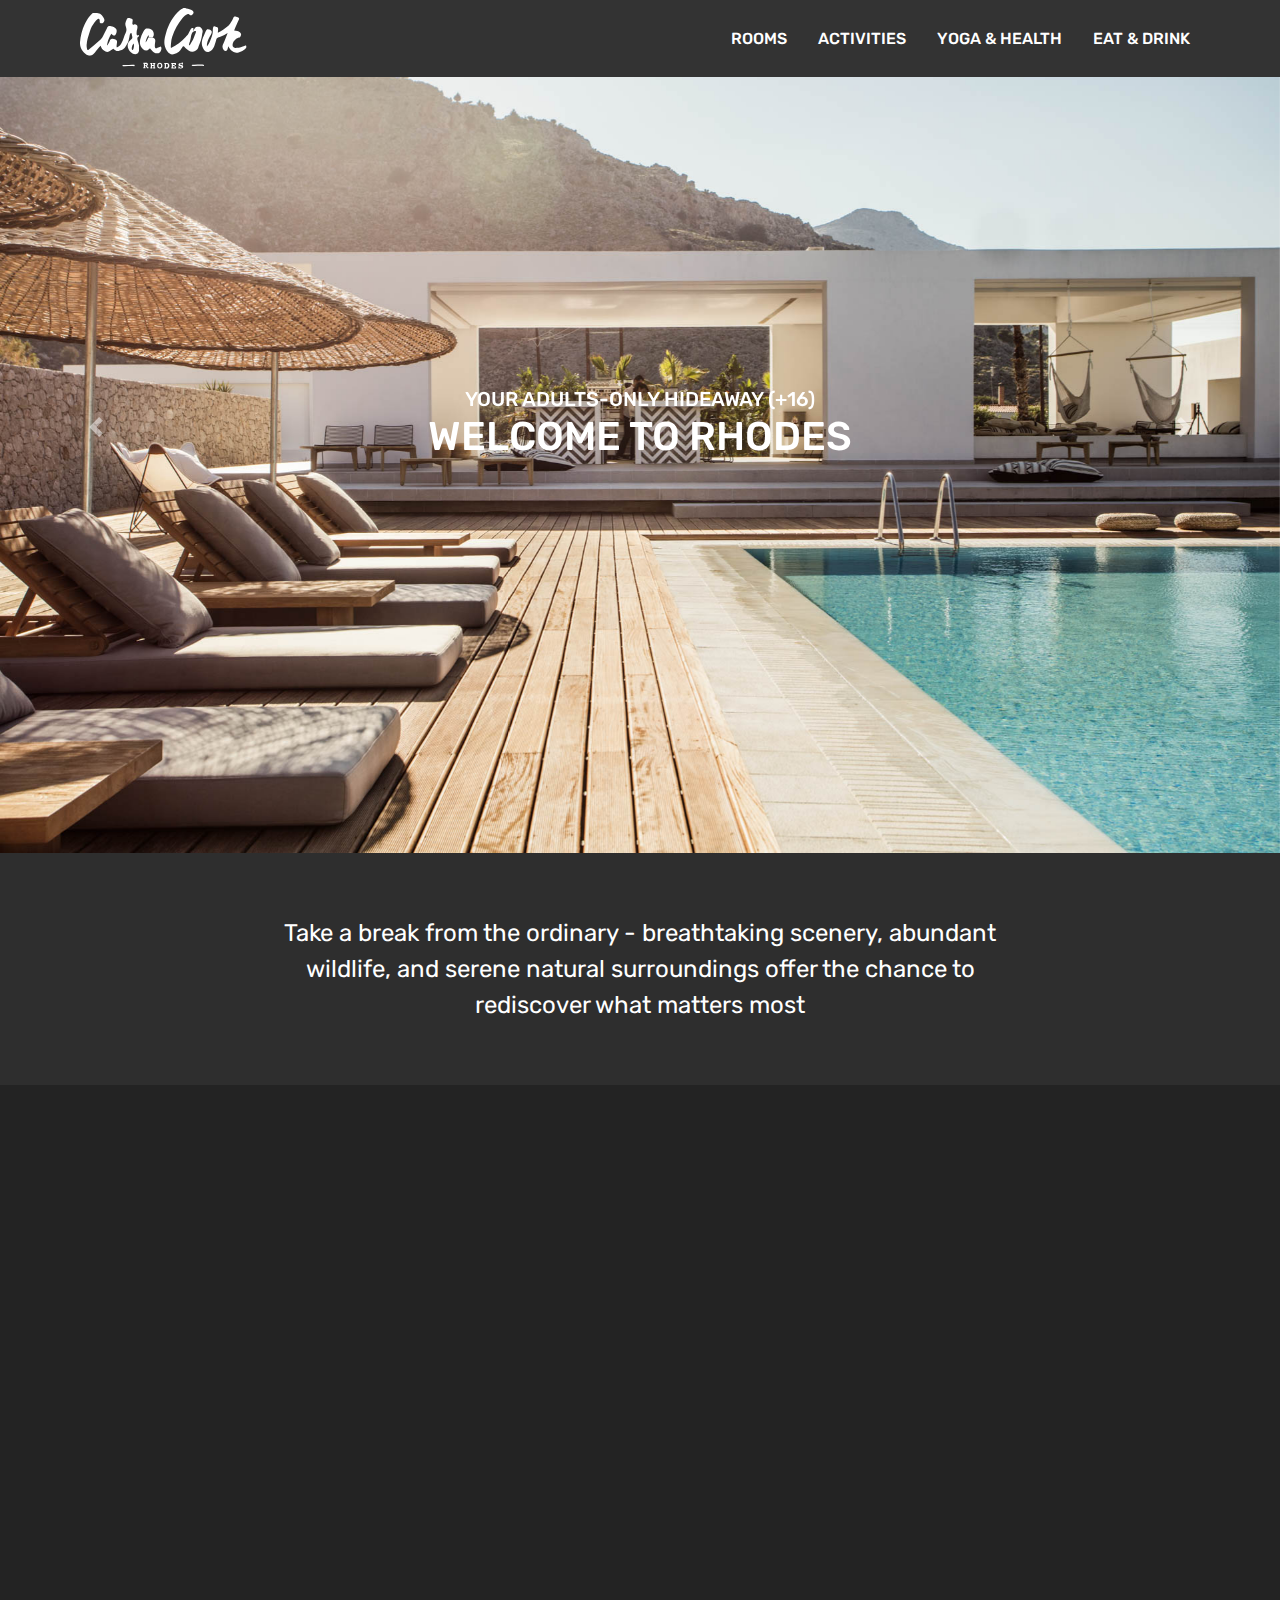
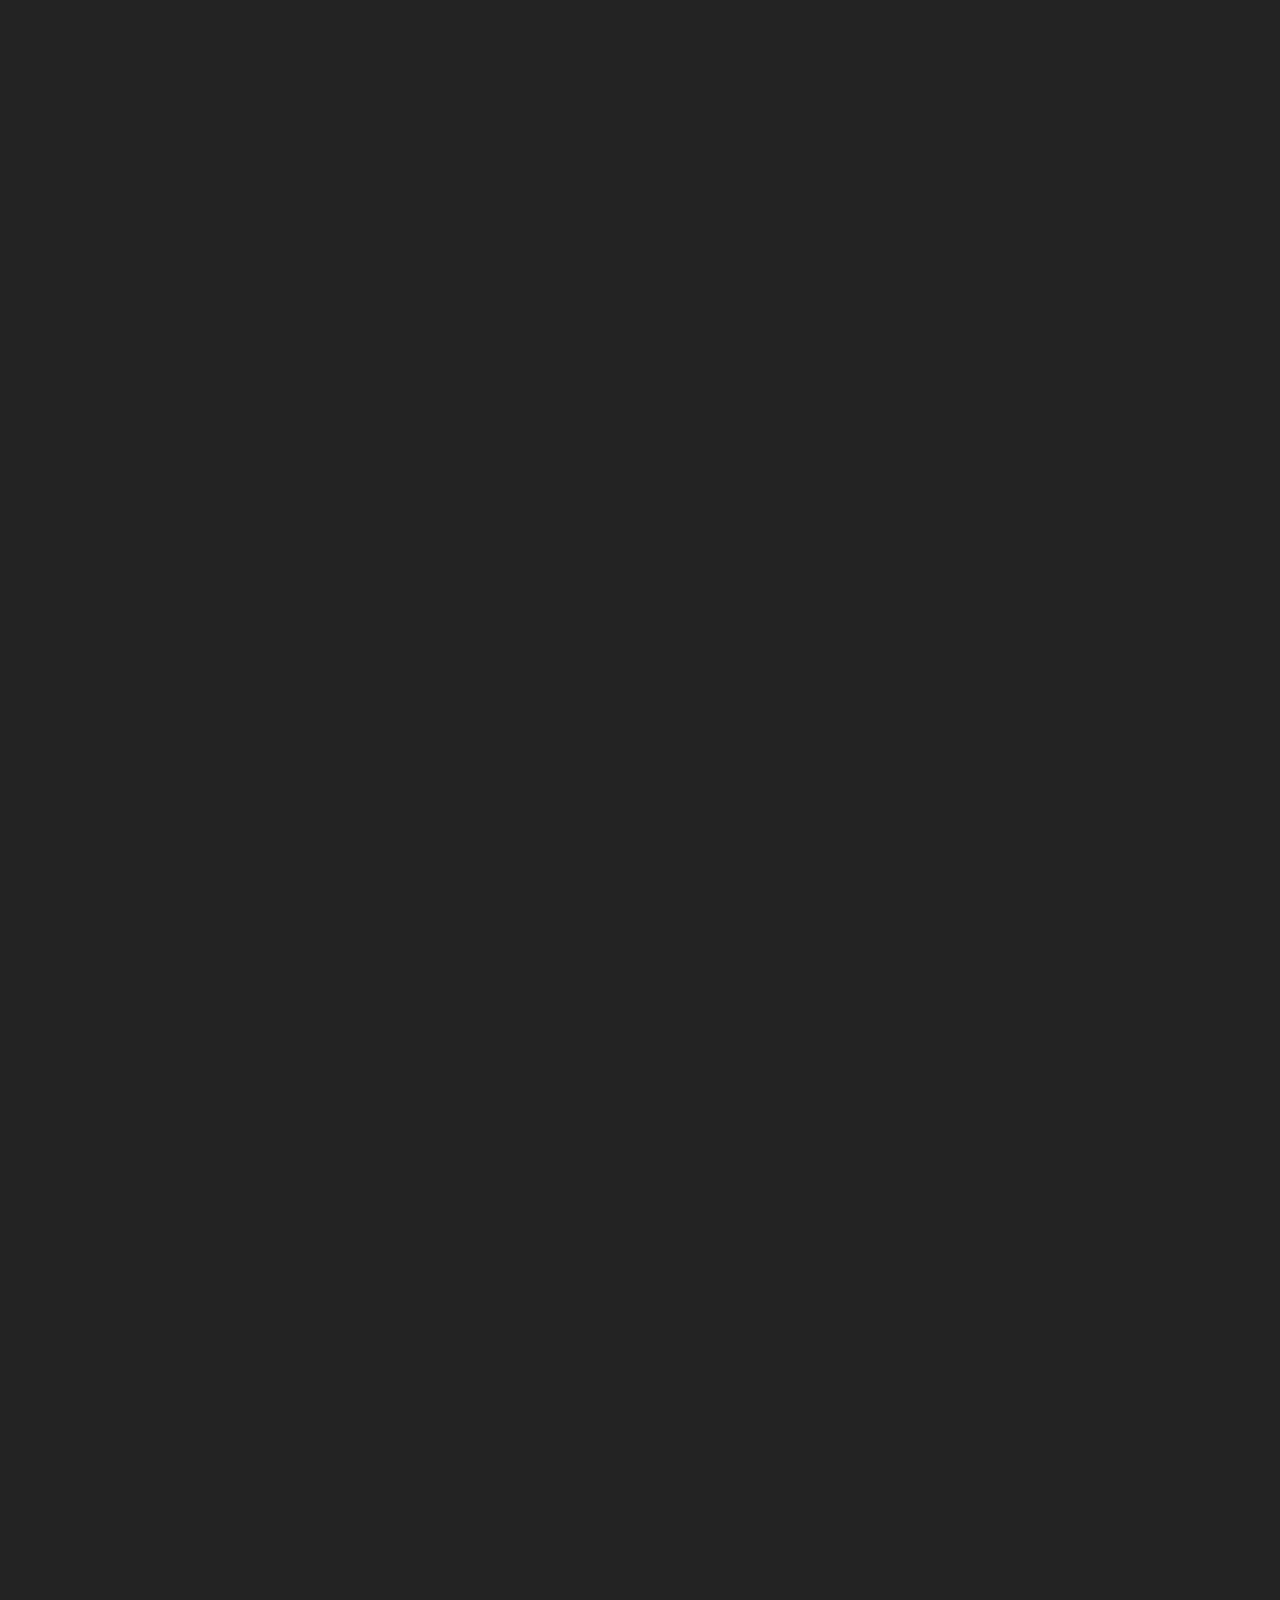
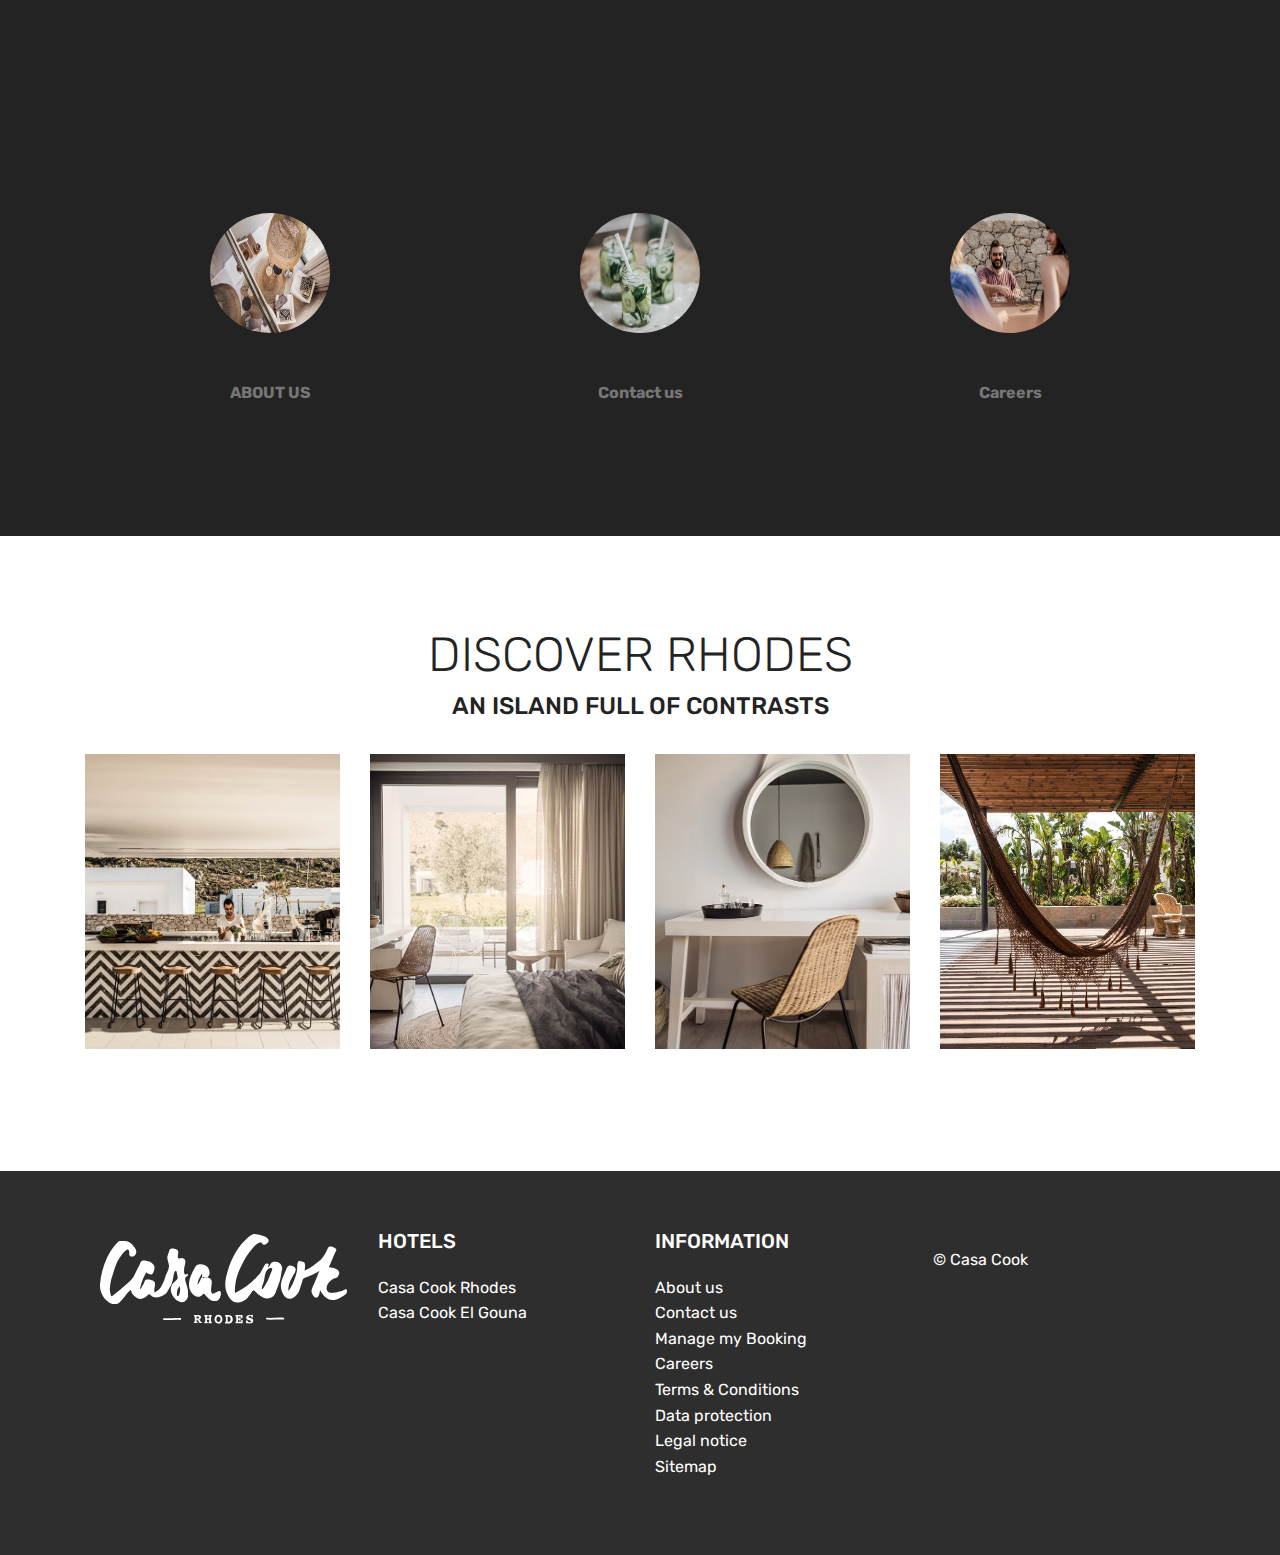
==== commit 02efc2fe: "2020-03-17mobirise" ====
--- a/2020-03-14-customized/index.html
+++ b/2020-03-14-customized/index.html
@@ -20,7 +20,7 @@
   <link rel="stylesheet" href="assets/theme/css/style.css">
   <link rel="preload" as="style" href="assets/mobirise/css/mbr-additional.css"><link rel="stylesheet" href="assets/mobirise/css/mbr-additional.css" type="text/css">
   
-  
+  <link href="https://unpkg.com/aos@2.3.1/dist/aos.css" rel="stylesheet">
   
 </head>
 <body>
@@ -137,174 +137,183 @@
     
 
     <div class="container">
-        <div class="media-container-row">
-            <div class="mbr-figure pr-lg-5" style="width: 130%;">
-                
-              <img src="assets/images/casa-cook-rhodes-greece.jpg">
-            </div>
-            <div class="media-content px-3 align-self-center mbr-white py-2">
+        <div data-aos="fade-zoom-in" data-aos-easing="ease-in-back" data-aos-delay="300" data-aos-offset="0">
+            <div class="media-container-row">
+                <div class="mbr-figure pr-lg-5" style="width: 130%;">
+                    
+                  <img src="assets/images/casa-cook-rhodes-greece.jpg">
+                </div>
+                <div class="media-content px-3 align-self-center mbr-white py-2">
+                    <p class="mbr-author-desc pt-4 mb-2 mbr-fonts-style display-7">
+                        ROOMS
+                    </p>
+                    <p class="mbr-author-name mbr-fonts-style display-4">
+                        YOUR POOLSIDE PARADISE AWAITS 
+                    </p>
                     <p class="mbr-text testimonial-text mbr-fonts-style display-7">
                         Dip into the pool from your private veranda or swing in your hammock. Check out our bohemian-style rooms. A personal space in which to sink back and slow down.
                     </p>
-                    
-            </div>
-        </div>
-    </div>
-    <br>
-    <br>
-    <div class="container">
-        <div class="media-container-row">
-            
-            <div class="media-content px-3 align-self-center mbr-white py-2 order2">
+                        
+                </div>
+            </div>
+        </div>
+        
+    </div>
+    <br>
+    <br>
+    <div class="container">
+        <div data-aos="fade-zoom-in" data-aos-easing="ease-in-back" data-aos-delay="300" data-aos-offset="0">
+            <div class="media-container-row">
+                <div class="media-content px-3 align-self-center mbr-white py-2 order2">
+
+                    <p class="mbr-author-desc pt-4 mb-2 mbr-fonts-style display-7">
+                        ACTIVITIES 
+                    </p>
+                    <p class="mbr-author-name mbr-fonts-style display-4">
+                        INDULGE YOUR WANDERLUST 
+                    </p>
                     <p class="mbr-text testimonial-text mbr-fonts-style display-7">
                         Explore the island like local with the best off-beat activities and hidden island nooks. Sail the Aegean, visit natural springs, explore the old town - all from right at your doorstep.
                     </p>
-                    <!-- <p class="mbr-author-name pt-4 mb-2 mbr-fonts-style display-7">
-                       David F.
-                    </p>
-                    <p class="mbr-author-desc mbr-fonts-style display-7">
-                       DEVELOPER
-                    </p> -->
-            </div>
-            <div class="mbr-figure pr-lg-5 order1" style="width: 130%;">
-              <img src="assets/images/casa-cook-rhodos-greece-tsambika-mountain.jpg">
-            </div>
-        </div>
-    </div>
-    <br>
-    <br>
-    <div class="container">
-        <div class="media-container-row">
-            <div class="mbr-figure pr-lg-5" style="width: 130%;">
-                <img src="assets/images/casa-cook-rhodes-greece-yoga.jpg">
-            </div>
-            <div class="media-content px-3 align-self-center mbr-white py-2">
+                        
+                    
+                </div>
+                <div class="mbr-figure pr-lg-5 order1" style="width: 130%;">
+                  <img src="assets/images/casa-cook-rhodos-greece-tsambika-mountain.jpg">
+                </div>
+            </div>
+        </div>
+        
+    </div>
+    <br>
+    <br>
+    <div class="container">
+        <div data-aos="fade-zoom-in" data-aos-easing="ease-in-back" data-aos-delay="300" data-aos-offset="0">
+            <div class="media-container-row">
+                <div class="mbr-figure pr-lg-5" style="width: 130%;">
+                    <img src="assets/images/casa-cook-rhodes-greece-yoga.jpg">
+                </div>
+                <div class="media-content px-3 align-self-center mbr-white py-2">
+                    <p class="mbr-author-desc pt-4 mb-2 mbr-fonts-style display-7">
+                        YOGA & HEALTH 
+                    </p>
+                    <p class="mbr-author-name mbr-fonts-style display-4">
+                        STRETCH, BREATH, BALANCE.
+                    </p>
                     <p class="mbr-text testimonial-text mbr-fonts-style display-7">
                         Finding your balance can be a physical pursuit, an inner journey, or a perfect symbiosis of the two. Let our team of experts, including yoga teachers and personal trainers, guide you along the way.
                     </p>
-                    <!-- <p class="mbr-author-name pt-4 mb-2 mbr-fonts-style display-7">
-                       David F.
-                    </p>
-                    <p class="mbr-author-desc mbr-fonts-style display-7">
-                       DEVELOPER
-                    </p> -->
-            </div>
+                        <!-- <p class="mbr-author-name pt-4 mb-2 mbr-fonts-style display-7">
+                           David F.
+                        </p>
+                        <p class="mbr-author-desc mbr-fonts-style display-7">
+                           DEVELOPER
+                        </p> -->
+                </div>
+                
+            </div>
+        </div>
+        
+    </div>
+    <br>
+    <br>
+    <div class="container">
+        <div data-aos="fade-zoom-in" data-aos-easing="ease-in-back" data-aos-delay="300" data-aos-offset="0">
+            <div class="media-container-row" >
             
-        </div>
-    </div>
-    <br>
-    <br>
-    <div class="container">
-        <div class="media-container-row" >
-            
-            <div class="media-content px-3 align-self-center mbr-white py-2 order2">
-                    <p class="mbr-text testimonial-text mbr-fonts-style display-7">
-                        From the time the sun rises, to well after it sets, this is the heart and soul of Casa Cook. Poolside is where we feast and chill to the deep groove of the DJ's beats.
-                    </p>
-                    <!-- <p class="mbr-author-name pt-4 mb-2 mbr-fonts-style display-7">
-                       David F.
-                    </p>
-                    <p class="mbr-author-desc mbr-fonts-style display-7">
-                       DEVELOPER
-                    </p> -->
-            </div>
-            <div class="mbr-figure pr-lg-5 order1" style="width: 130%;">
-              <img src="assets/images/casa-cook-rhodes-greece-restaurant.jpg">
-            </div>
-        </div>
-    </div>
-</section>
-
-<section class="testimonials1 cid-rTcfIWpJfC" id="testimonials1-n">
-
-    
-
-    
-    <div class="container">
-        <div class="media-container-row">
-            <div class="title col-12 align-center">
-                <h2 class="pb-3 mbr-fonts-style display-2">
-                    WHAT OUR FANTASTIC USERS SAY
-                </h2>
-                <h3 class="mbr-section-subtitle mbr-light pb-3 mbr-fonts-style display-5">
-                    This theme is based on Bootstrap 4 - most powerful mobile first framework
-                </h3>
-            </div>
-        </div>
-    </div>
-
-    <div class="container pt-3 mt-2">
-        <div class="media-container-row">
-            <div class="mbr-testimonial p-3 align-center col-12 col-md-6 col-lg-4">
-                <div class="panel-item p-3">
-                    <div class="card-block">
-                        <div class="testimonial-photo">
-                            <img src="assets/images/face1.jpg">
-                        </div>
-                        <p class="mbr-text mbr-fonts-style display-7">
-                           Lorem ipsum dolor sit amet, consectetur adipisicing elit. Excepturi, aspernatur, voluptatibus, atque, tempore molestiae.
+                <div class="media-content px-3 align-self-center mbr-white py-2 order2">
+                    <p class="mbr-author-desc pt-4 mb-2 mbr-fonts-style display-7">
+                        EAT & DRINK
+                    </p>
+                    <p class="mbr-author-name mbr-fonts-style display-4">
+                        KITCHEN CLUB - A HANGOUT FOR DAY & NIGHT
+                    </p>
+                        <p class="mbr-text testimonial-text mbr-fonts-style display-7">
+                            From the time the sun rises, to well after it sets, this is the heart and soul of Casa Cook. Poolside is where we feast and chill to the deep groove of the DJ's beats.
                         </p>
+                        <!-- <p class="mbr-author-name pt-4 mb-2 mbr-fonts-style display-7">
+                           David F.
+                        </p>
+                        <p class="mbr-author-desc mbr-fonts-style display-7">
+                           DEVELOPER
+                        </p> -->
+                </div>
+                <div class="mbr-figure pr-lg-5 order1" style="width: 130%;">
+                  <img src="assets/images/casa-cook-rhodes-greece-restaurant.jpg">
+                </div>
+            </div>
+        </div>
+        
+    </div>
+</section>
+
+<section class="testimonials1 cid-rTcfIWpJfC" id="testimonials1-n" style="padding:60px 0; background-color:#232323;" >
+
+    
+        <div class="container" style="background-color:#232323;" >
+            <div class="media-container-row"style="background-color:#232323;" >
+                <div class="mbr-testimonial p-3 align-center col-12 col-md-6 col-lg-4" style="background-color:#232323;" >
+                    <div class="panel-item p-3" style="background-color:#232323;" >
+                        <div class="card-block" style="padding: 0;">
+                            <div class="testimonial-photo">
+                                <img src="assets/images/c1.jpg">
+                            </div>
+                            <!-- <p class="mbr-text mbr-fonts-style display-7">
+                               about us
+                            </p> -->
+                        </div>
+                        <div class="card-footer">
+                            <div class="mbr-author-name mbr-bold mbr-fonts-style display-7">
+                                 ABOUT US
+                            </div>
+                            <!-- <small class="mbr-author-desc mbr-italic mbr-light mbr-fonts-style display-7">
+                                   Developer
+                            </small> -->
+                        </div>
                     </div>
-                    <div class="card-footer">
-                        <div class="mbr-author-name mbr-bold mbr-fonts-style display-7">
-                             John Smith
-                        </div>
-                        <small class="mbr-author-desc mbr-italic mbr-light mbr-fonts-style display-7">
-                               Developer
-                        </small>
+                </div>
+    
+                <div class="mbr-testimonial p-3 align-center col-12 col-md-6 col-lg-4">
+                    <div class="panel-item p-3" style="background-color:#232323;">
+                        <div class="card-block" style="padding: 0;" >
+                            <div class="testimonial-photo">
+                                <img src="assets/images/c2.jpg">
+                            </div>
+                            <!-- <p class="mbr-text mbr-fonts-style display-7">
+                               Lorem ipsum dolor sit amet, consectetur adipisicing elit. Excepturi, aspernatur, voluptatibus, atque, tempore molestiae.
+                            </p> -->
+                        </div>
+                        <div class="card-footer">
+                            <div class="mbr-author-name mbr-bold mbr-fonts-style display-7">
+                                Contact us
+                            </div>
+                            <!-- <small class="mbr-author-desc mbr-italic mbr-light mbr-fonts-style display-7">
+                                   Developer
+                            </small> -->
+                        </div>
                     </div>
                 </div>
-            </div>
-
-            <div class="mbr-testimonial p-3 align-center col-12 col-md-6 col-lg-4">
-                <div class="panel-item p-3">
-                    <div class="card-block">
-                        <div class="testimonial-photo">
-                            <img src="assets/images/face2.jpg">
-                        </div>
-                        <p class="mbr-text mbr-fonts-style display-7">
-                           Lorem ipsum dolor sit amet, consectetur adipisicing elit. Excepturi, aspernatur, voluptatibus, atque, tempore molestiae.
-                        </p>
+    
+                <div class="mbr-testimonial p-3 align-center col-12 col-md-6 col-lg-4">
+                    <div class="panel-item p-3" style="background-color:#232323;">
+                        <div class="card-block" style="padding: 0;">
+                            <div class="testimonial-photo">
+                                <img src="assets/images/c3.jpg">
+                            </div>
+                        </div>
+                        <div class="card-footer">
+                            <div class="mbr-author-name mbr-bold mbr-fonts-style display-7">
+                                Careers
+                            </div>
+                        </div>
                     </div>
-                    <div class="card-footer">
-                        <div class="mbr-author-name mbr-bold mbr-fonts-style display-7">
-                             John Smith
-                        </div>
-                        <small class="mbr-author-desc mbr-italic mbr-light mbr-fonts-style display-7">
-                               Developer
-                        </small>
-                    </div>
-                </div>
-            </div>
-
-            <div class="mbr-testimonial p-3 align-center col-12 col-md-6 col-lg-4">
-                <div class="panel-item p-3">
-                    <div class="card-block">
-                        <div class="testimonial-photo">
-                            <img src="assets/images/face3.jpg">
-                        </div>
-                        <p class="mbr-text mbr-fonts-style display-7">
-                           Lorem ipsum dolor sit amet, consectetur adipisicing elit. Excepturi, aspernatur, voluptatibus, atque, tempore molestiae.
-                        </p>
-                    </div>
-                    <div class="card-footer">
-                        <div class="mbr-author-name mbr-bold mbr-fonts-style display-7">
-                             John Smith
-                        </div>
-                        <small class="mbr-author-desc mbr-italic mbr-light mbr-fonts-style display-7">
-                               Developer
-                        </small>
-                    </div>
-                </div>
-            </div>
-
-            
-
-            
-
-            
-        </div>
-    </div>   
+                </div>
+    
+                
+            </div>
+        </div>   
+    
+    
 </section>
 
 <section class="mbr-gallery gallery5 cid-rTcfmcs1QK" id="gallery5-l">
@@ -315,30 +324,30 @@
 
     <div class="container">
         <h3 class="mbr-section-title align-center mbr-fonts-style display-2">
-            Gallery
+            DISCOVER RHODES
         </h3>
         <h4 class="mbr-section-subtitle align-center pb-4 mbr-fonts-style display-5">
-            Enter Gallery Subtitle here.
+            AN ISLAND FULL OF CONTRASTS
         </h4>
         <div class="row mbr-gallery" data-toggle="modal" data-target="#rTcxMlyBxg">
             <div class="col-sm-6 col-md-4 col-lg-3 item gallery-image">
                 <div class="item-wrapper">
-                    <img class="w-100" src="assets/images/background1.jpg" alt="" data-slide-to="0" data-target="#rTcxMlyVGm">
+                    <img class="w-100" src="assets/images/food-1.jpg" alt="" data-slide-to="0" data-target="#rTcxMlyVGm">
                 </div>
             </div>
             <div class="col-sm-6 col-md-4 col-lg-3 item gallery-image">
                 <div class="item-wrapper">
-                    <img class="w-100" src="assets/images/background2.jpg" alt="" data-slide-to="1" data-target="#rTcxMlyVGm">
+                    <img class="w-100" src="assets/images/Room-1.jpg" alt="" data-slide-to="1" data-target="#rTcxMlyVGm">
                 </div>
             </div>
             <div class="col-sm-6 col-md-4 col-lg-3 item gallery-image">
                 <div class="item-wrapper">
-                    <img class="w-100" src="assets/images/background3.jpg" alt="" data-slide-to="2" data-target="#rTcxMlyVGm">
+                    <img class="w-100" src="assets/images/Room-2.jpg" alt="" data-slide-to="2" data-target="#rTcxMlyVGm">
                 </div>
             </div>
             <div class="col-sm-6 col-md-4 col-lg-3 item gallery-image">
                 <div class="item-wrapper">
-                    <img class="w-100" src="assets/images/background4.jpg" alt="" data-slide-to="3" data-target="#rTcxMlyVGm">
+                    <img class="w-100" src="assets/images/yoga-1.jpg" alt="" data-slide-to="3" data-target="#rTcxMlyVGm">
                 </div>
             </div>
         </div>
@@ -350,16 +359,16 @@
                         <div class="carousel slide" data-ride="carousel" id="rTcxMlyVGm">
                             <div class="carousel-inner">
                                 <div class="carousel-item active">
-                                    <img class="d-block w-100" src="assets/images/background10.jpg" alt="">
+                                    <img class="d-block w-100" src="assets/images/food-1.jpg" alt="">
                                 </div>
                                 <div class="carousel-item">
-                                    <img class="d-block w-100" src="assets/images/background21.jpg" alt="">
+                                    <img class="d-block w-100" src="assets/images/Room-1.jpg" alt="">
                                 </div>
                                 <div class="carousel-item">
-                                    <img class="d-block w-100" src="assets/images/background32.jpg" alt="">
+                                    <img class="d-block w-100" src="assets/images/Room-2.jpg" alt="">
                                 </div>
                                 <div class="carousel-item">
-                                    <img class="d-block w-100" src="assets/images/background43.jpg" alt="">
+                                    <img class="d-block w-100" src="assets/images/yoga-1.jpg" alt="">
                                 </div>
                             </div>
                             <ol class="carousel-indicators">
@@ -426,11 +435,11 @@
                 </p>
             </div>
             <div class="col-12 col-md-3 mbr-fonts-style display-7 ">
-                <h5 class="pb-3">
+                <!-- <h5 class="pb-3">
                     CONNECT WITH US
-                </h5>
+                </h5> -->
                 <p class="mbr-text">
-                    <div class="social-list" style="display: flex;">
+                    <!-- <div class="social-list" style="display: flex;">
                         <div class="soc-item" >
                             <a href="＃" target="_blank">
                                 <span class="socicon-twitter socicon mbr-iconfont mbr-iconfont-social"></span>
@@ -453,10 +462,11 @@
                         </div>
                         <br>
                         
-                    </div>
-                    <p class="mbr-text mbr-fonts-style display-7">
-                        © Casa Cook  All rights reserved
-                    </p>
+                    </div> -->
+                    
+                </p>
+                <p class="mbr-text mbr-fonts-style display-7">
+                    © Casa Cook 
                 </p>
             </div>
         </div>
@@ -477,6 +487,9 @@
   <script src="assets/theme/js/script.js"></script>
   <script src="assets/formoid/formoid.min.js"></script>
   
-  
+  <script src="https://unpkg.com/aos@2.3.1/dist/aos.js"></script>
+  <script>
+    AOS.init();
+  </script>
 </body>
 </html>